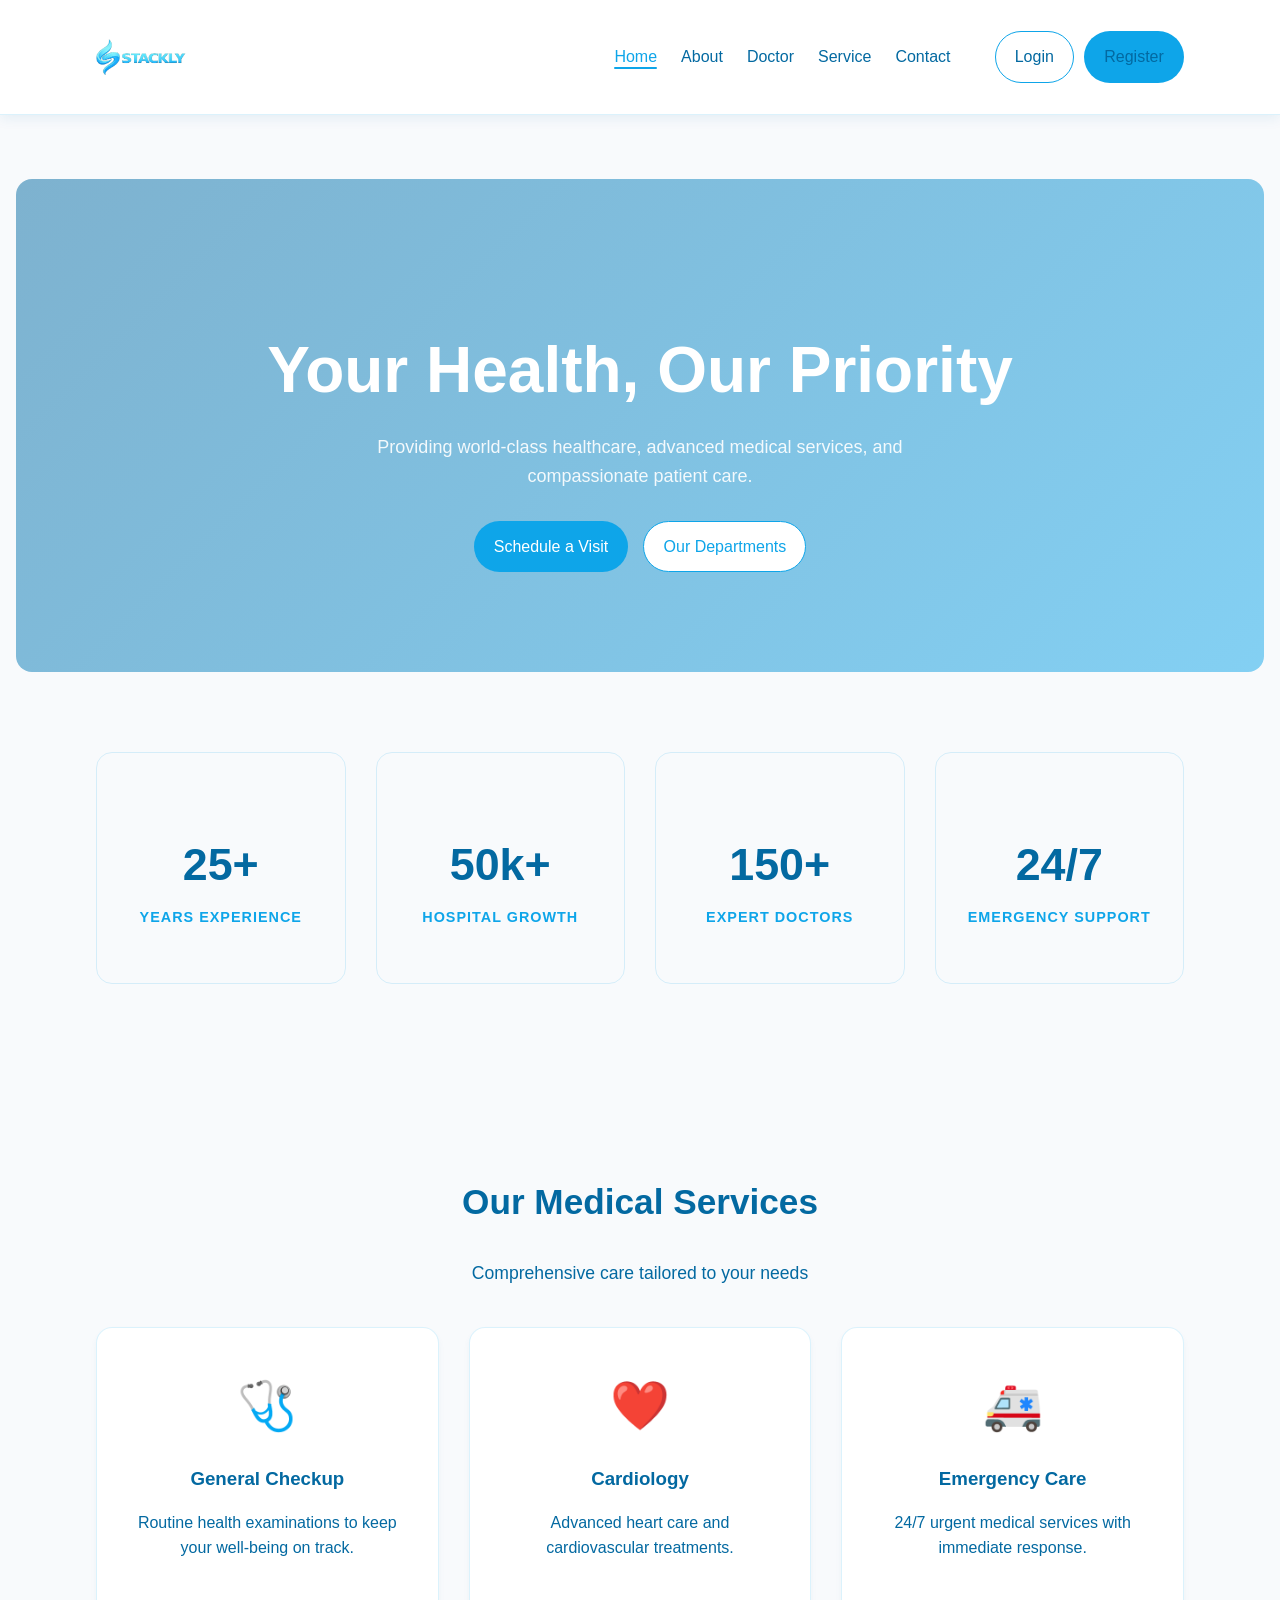
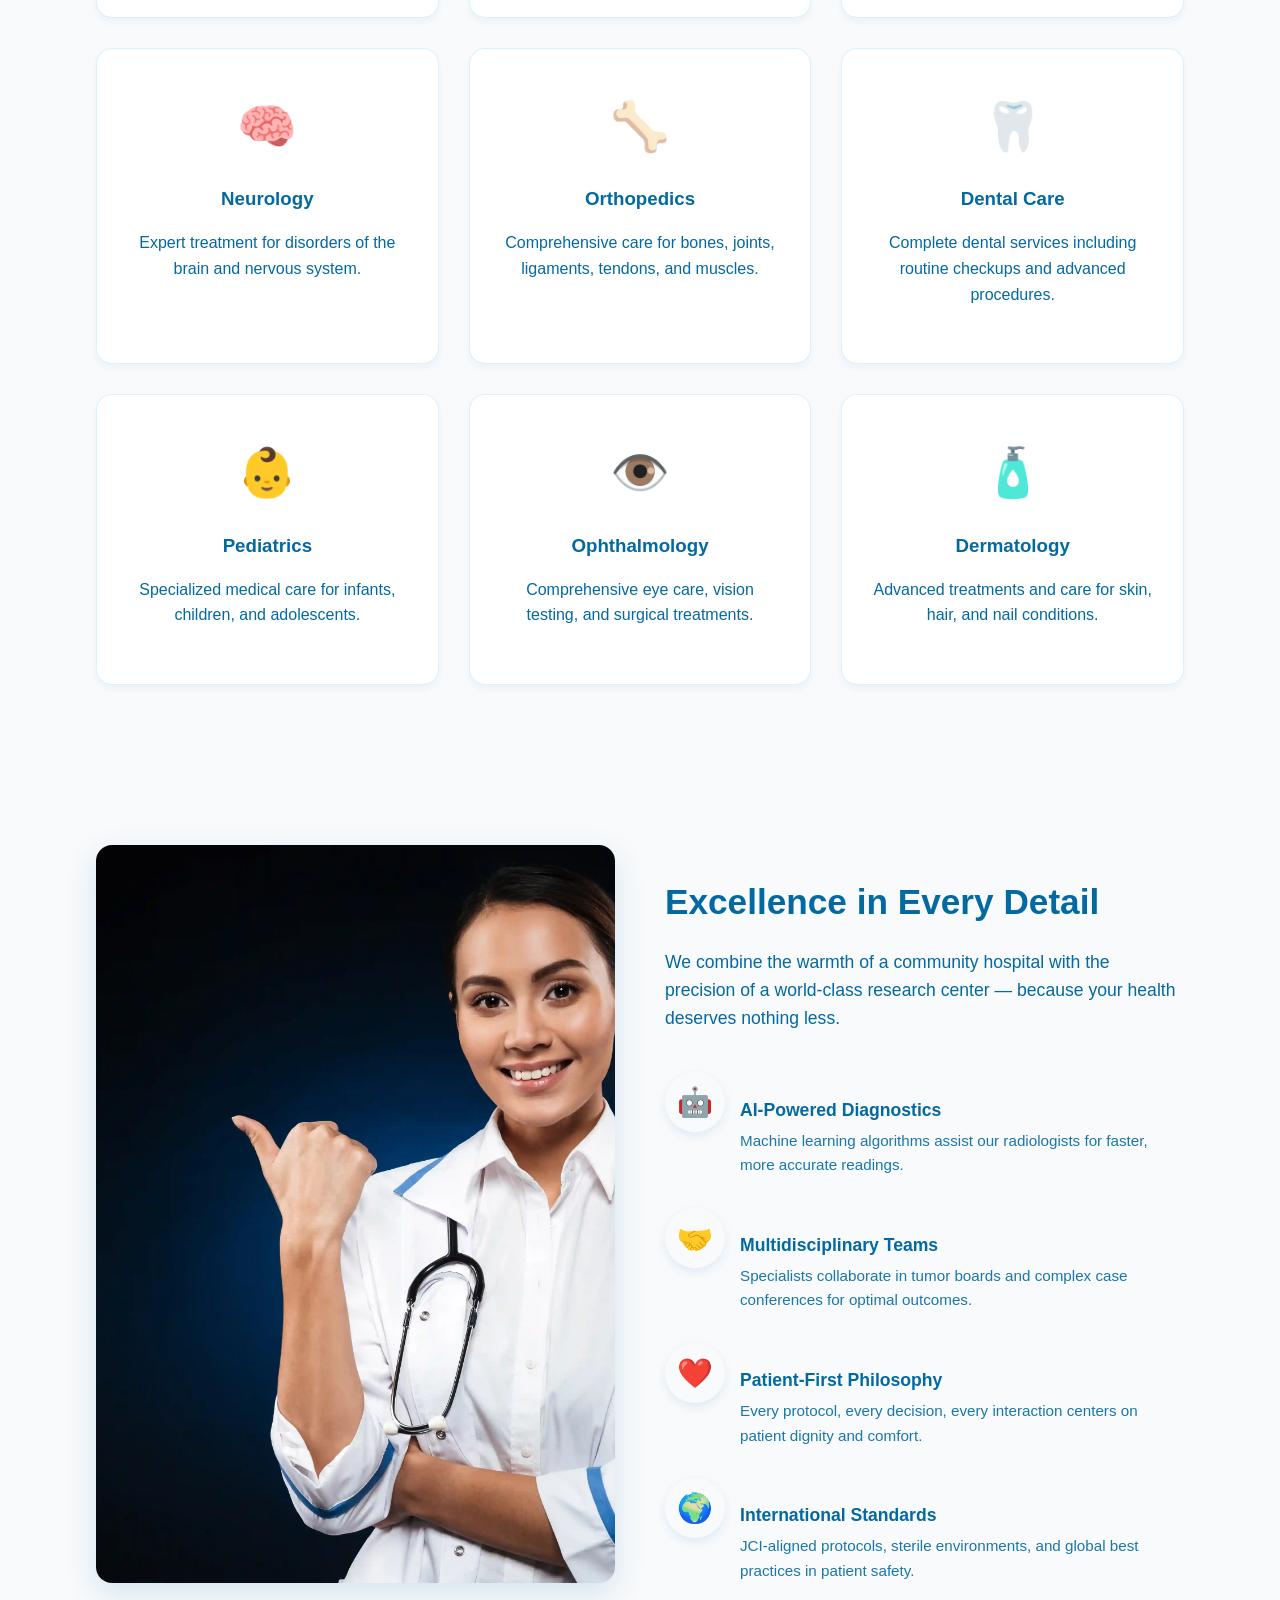
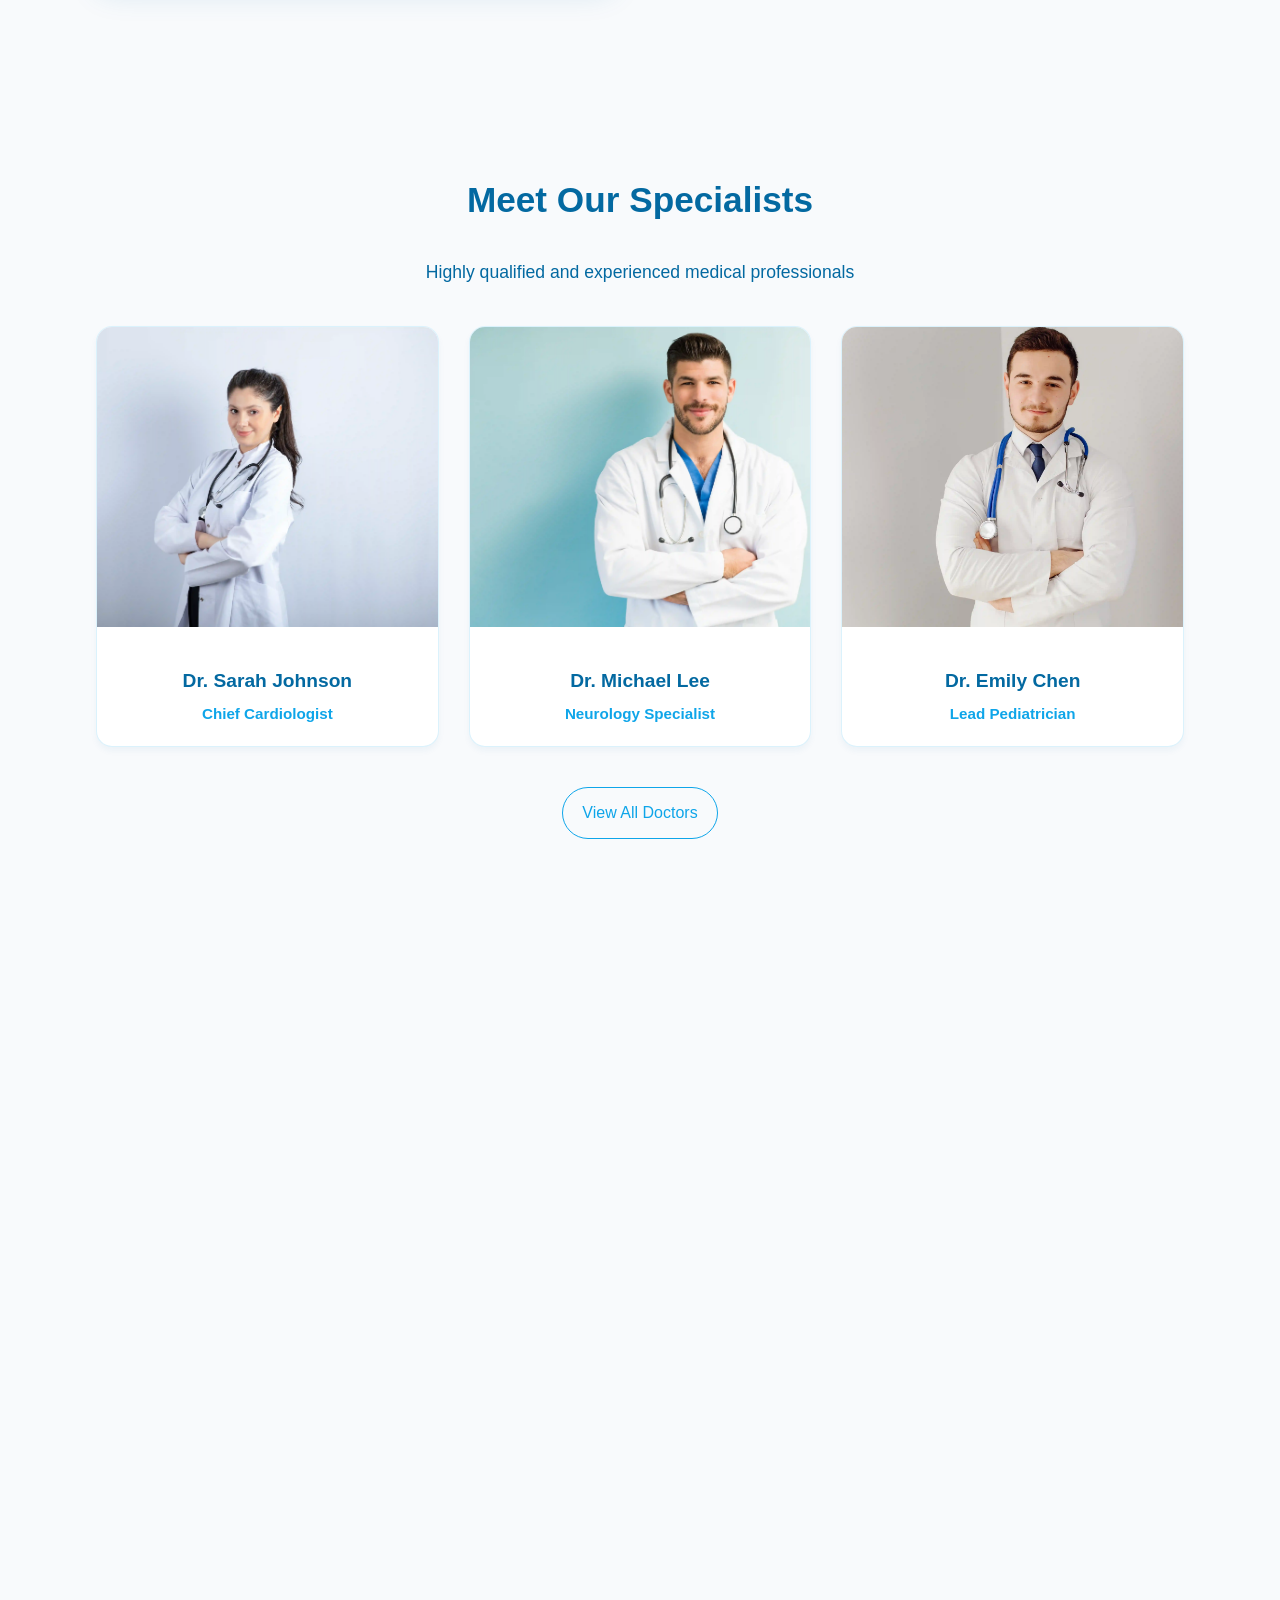
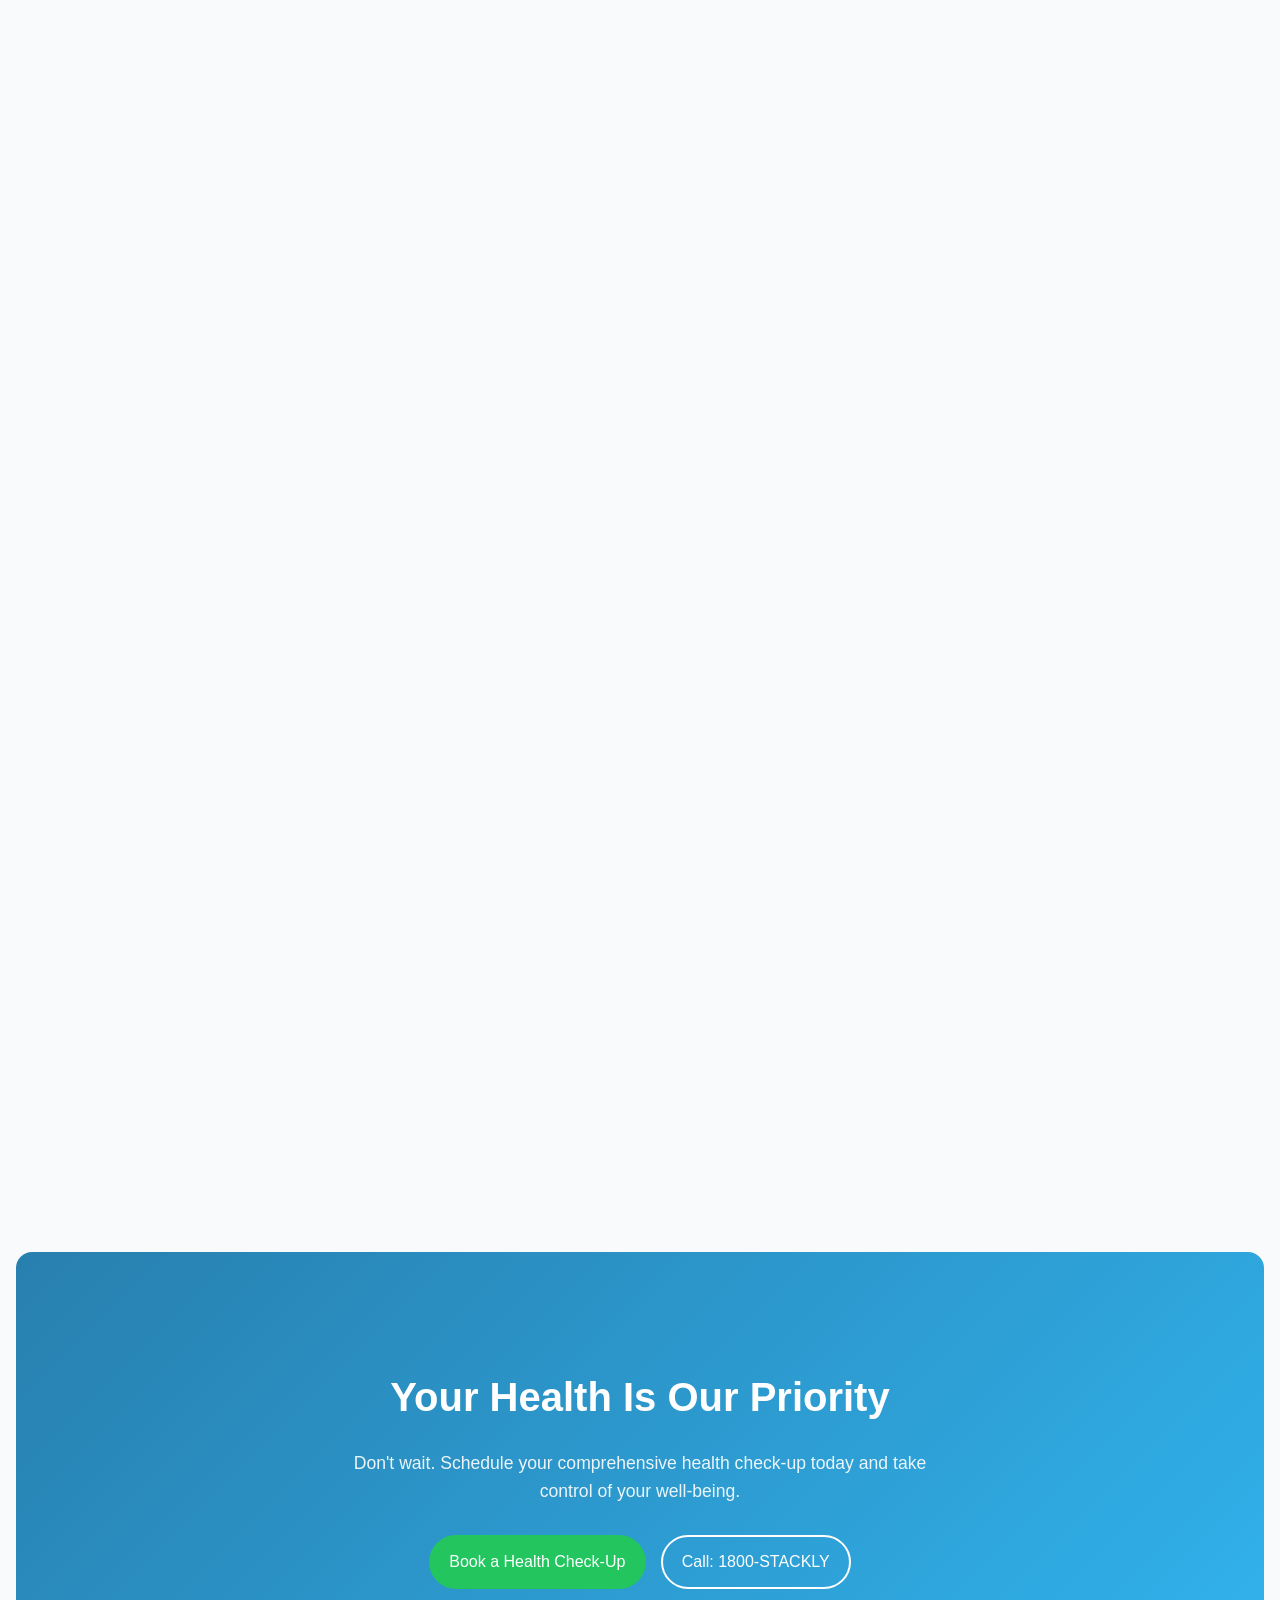
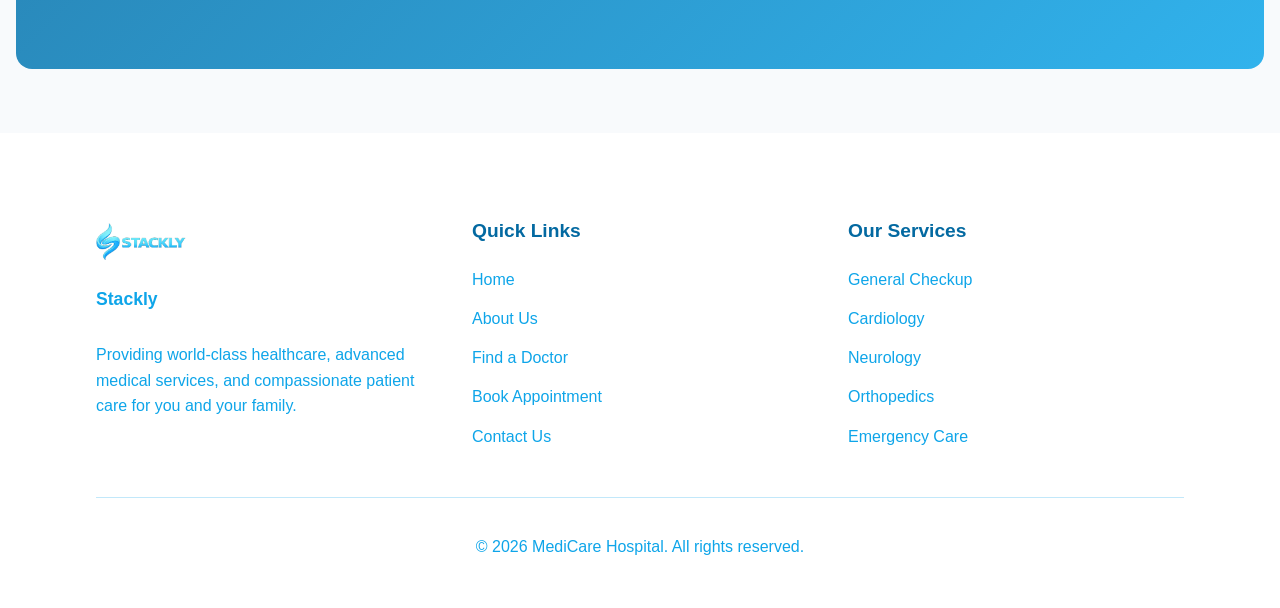
==== index.html @ 8b1d5fac "Initial commit" ====
<!DOCTYPE html>
<html lang="en">
<head>
    <meta charset="UTF-8">
    <meta name="viewport" content="width=device-width, initial-scale=1.0">
    <title>Hospital & Medical Center</title>
    <link rel="stylesheet" href="css/style.css">
</head>
<body>

    <!-- Loading Screen -->
    <div class="loader" id="loader">
        <div class="loader-content">
            <div class="spinner"></div>
            <h2 style="color: var(--primary); margin-top: 15px;">Stackly</h2>
        </div>
    </div>

    <!-- Header Section -->
    <header class="header">
        <div class="container nav-container">
            <a href="index.html" class="logo" aria-label="Stackly home">
                <img src="images/logo/logo.webp" alt="Stackly Logo" class="logo-img" />
               
            </a>
            
            <!-- Mobile Menu Toggle -->
            <button class="mobile-menu-btn" aria-label="Toggle navigation">
                <span></span>
                <span></span>
                <span></span>
            </button>

            <!-- Header Navigation Bar -->
            <nav class="main-nav">
                <ul>
                    <li><a href="index.html" class="active">Home</a></li>
                    <li><a href="about.html">About</a></li>
                    <li><a href="doctors.html">Doctor</a></li>
                    <li><a href="services.html">Service</a></li>
                    <li><a href="contact.html">Contact</a></li>
                </ul>
                
                <!-- Auth Buttons -->
                <div class="auth-buttons" style="display: flex; gap: 10px; margin-left: 20px;">
                    <a href="page/Login.html" class="btn btn-outline">Login</a>
                    <a href="page/Register.html" class="btn btn-primary">Register</a>
                </div>
            </nav>
        </div>
    </header>

    <!-- Main Content -->
    <main>
        <!-- Hero Section -->
        <section class="hero fade-in-section">
            <!-- Background Video -->
            <video class="hero-video" autoplay loop muted playsinline>
                <source src="assest/videos/wavebreak_Hospital.mp4.mp4" type="video/mp4">
            </video>
            <div class="container hero-content">
                <h1>Your Health, Our Priority</h1>
                <p>Providing world-class healthcare, advanced medical services, and compassionate patient care.</p>
                <div class="hero-actions" style="margin-top: 30px; display: flex; gap: 15px; justify-content: center;">
                    <a href="appointment.html" class="btn btn-primary">Schedule a Visit</a>
                    <a href="departments.html" class="btn btn-outline" style="background: white;">Our Departments</a>
                </div>
            </div>
        </section>

        <!-- Hospital Stats & Growth Section -->
        <section class="stats section-padding fade-in-section" style="background-color: var(--white);">
            <div class="container">
                <div class="grid stats-grid">
                    <div class="stat-card">
                        <div class="icon-wrapper"></div>
                        <h3 class="stat-number">25+</h3>
                        <p>Years Experience</p>
                    </div>
                    <div class="stat-card">
                        <div class="icon-wrapper"></div>
                        <h3 class="stat-number">50k+</h3>
                        <p>Hospital Growth</p>
                    </div>
                    <div class="stat-card">
                        <div class="icon-wrapper"></div>
                        <h3 class="stat-number">150+</h3>
                        <p>Expert Doctors</p>
                    </div>
                    <div class="stat-card">
                        <div class="icon-wrapper"></div>
                        <h3 class="stat-number">24/7</h3>
                        <p>Emergency Support</p>
                    </div>
                </div>
            </div>
        </section>

        <!-- Medical Services Section -->
        <section class="services section-padding fade-in-section">
            <div class="container">
                <div class="section-header" style="text-align: center; margin-bottom: 40px;">
                    <h2 style="font-size: 2.2rem; color: var(--primary-dark);">Our Medical Services</h2>
                    <p style="color: var(--text); font-size: 1.1rem;">Comprehensive care tailored to your needs</p>
                </div>
                
                <div class="grid services-grid">
                    <div class="service-card">
                        <div class="icon-wrapper" style="font-size: 3rem; margin-bottom: 15px;">🩺</div>
                        <h3 style="color: var(--primary-dark); margin-bottom: 10px;">General Checkup</h3>
                        <p>Routine health examinations to keep your well-being on track.</p>
                    </div>
                    <div class="service-card">
                        <div class="icon-wrapper" style="font-size: 3rem; margin-bottom: 15px;">❤️</div>
                        <h3 style="color: var(--primary-dark); margin-bottom: 10px;">Cardiology</h3>
                        <p>Advanced heart care and cardiovascular treatments.</p>
                    </div>
                    <div class="service-card">
                        <div class="icon-wrapper" style="font-size: 3rem; margin-bottom: 15px;">🚑</div>
                        <h3 style="color: var(--primary-dark); margin-bottom: 10px;">Emergency Care</h3>
                        <p>24/7 urgent medical services with immediate response.</p>
                    </div>
                    <div class="service-card">
                        <div class="icon-wrapper" style="font-size: 3rem; margin-bottom: 15px;">🧠</div>
                        <h3 style="color: var(--primary-dark); margin-bottom: 10px;">Neurology</h3>
                        <p>Expert treatment for disorders of the brain and nervous system.</p>
                    </div>
                    <div class="service-card">
                        <div class="icon-wrapper" style="font-size: 3rem; margin-bottom: 15px;">🦴</div>
                        <h3 style="color: var(--primary-dark); margin-bottom: 10px;">Orthopedics</h3>
                        <p>Comprehensive care for bones, joints, ligaments, tendons, and muscles.</p>
                    </div>
                    <div class="service-card">
                        <div class="icon-wrapper" style="font-size: 3rem; margin-bottom: 15px;">🦷</div>
                        <h3 style="color: var(--primary-dark); margin-bottom: 10px;">Dental Care</h3>
                        <p>Complete dental services including routine checkups and advanced procedures.</p>
                    </div>
                    <div class="service-card">
                        <div class="icon-wrapper" style="font-size: 3rem; margin-bottom: 15px;">👶</div>
                        <h3 style="color: var(--primary-dark); margin-bottom: 10px;">Pediatrics</h3>
                        <p>Specialized medical care for infants, children, and adolescents.</p>
                    </div>
                    <div class="service-card">
                        <div class="icon-wrapper" style="font-size: 3rem; margin-bottom: 15px;">👁️</div>
                        <h3 style="color: var(--primary-dark); margin-bottom: 10px;">Ophthalmology</h3>
                        <p>Comprehensive eye care, vision testing, and surgical treatments.</p>
                    </div>
                    <div class="service-card">
                        <div class="icon-wrapper" style="font-size: 3rem; margin-bottom: 15px;">🧴</div>
                        <h3 style="color: var(--primary-dark); margin-bottom: 10px;">Dermatology</h3>
                        <p>Advanced treatments and care for skin, hair, and nail conditions.</p>
                    </div>
                </div>
            </div>
        </section>

        <!-- Excellence Section -->
        <section class="excellence section-padding fade-in-section" style="background-color: var(--light-gray);">
            <div class="container excellence-container">
                <div class="excellence-image">
                    <img src="images/doctors/doctor-9.webp" alt="Excellence in Healthcare">
                </div>
                <div class="excellence-content" style="text-align: left;">
                    <h2 style="font-size: 2.2rem; color: var(--primary-dark); margin-bottom: 15px;">Excellence in Every Detail</h2>
                    <p style="color: var(--text); font-size: 1.1rem; margin-bottom: 30px;">We combine the warmth of a community hospital with the precision of a world-class research center — because your health deserves nothing less.</p>

                    <div class="feature-list">
                        <div class="feature-item">
                            <div class="feature-icon">🤖</div>
                            <div class="feature-text">
                                <h4>AI-Powered Diagnostics</h4>
                                <p>Machine learning algorithms assist our radiologists for faster, more accurate readings.</p>
                            </div>
                        </div>
                        <div class="feature-item">
                            <div class="feature-icon">🤝</div>
                            <div class="feature-text">
                                <h4>Multidisciplinary Teams</h4>
                                <p>Specialists collaborate in tumor boards and complex case conferences for optimal outcomes.</p>
                            </div>
                        </div>
                        <div class="feature-item">
                            <div class="feature-icon">❤️</div>
                            <div class="feature-text">
                                <h4>Patient-First Philosophy</h4>
                                <p>Every protocol, every decision, every interaction centers on patient dignity and comfort.</p>
                            </div>
                        </div>
                        <div class="feature-item">
                            <div class="feature-icon">🌍</div>
                            <div class="feature-text">
                                <h4>International Standards</h4>
                                <p>JCI-aligned protocols, sterile environments, and global best practices in patient safety.</p>
                            </div>
                        </div>
                    </div>
                </div>
            </div>
        </section>

        <!-- Doctors Section -->
        <section class="team section-padding fade-in-section">
            <div class="container">
                <div class="section-header" style="text-align: center; margin-bottom: 40px;">
                    <h2 style="font-size: 2.2rem; color: var(--primary-dark);">Meet Our Specialists</h2>
                    <p style="color: var(--text); font-size: 1.1rem;">Highly qualified and experienced medical professionals</p>
                </div>
                
                <div class="grid team-grid">
                    <div class="team-card">
                        <img src="images/doctors/doctor-1.webp" alt="Dr. Sarah Johnson">
                        <div class="team-info">
                            <h3>Dr. Sarah Johnson</h3>
                            <p class="specialty">Chief Cardiologist</p>
                        </div>
                    </div>
                    <div class="team-card">
                        <img src="images/doctors/doctor-2.webp" alt="Dr. Michael Lee">
                        <div class="team-info">
                            <h3>Dr. Michael Lee</h3>
                            <p class="specialty">Neurology Specialist</p>
                        </div>
                    </div>
                    <div class="team-card">
                        <img src="images/doctors/doctor-3.webp" alt="Dr. Emily Chen">
                        <div class="team-info">
                            <h3>Dr. Emily Chen</h3>
                            <p class="specialty">Lead Pediatrician</p>
                        </div>
                    </div>
                </div>
                
                <div style="text-align: center; margin-top: 40px;">
                    <a href="doctors.html" class="btn btn-outline">View All Doctors</a>
                </div>
            </div>
        </section>

        <!-- Technology Section -->
        <section class="technology section-padding fade-in-section" style="background-color: var(--white);">
            <div class="container">
                <div class="section-header" style="text-align: center; margin-bottom: 40px;">
                    <h2 style="font-size: 2.2rem; color: var(--primary-dark);">Advanced Technology</h2>
                    <p style="color: var(--text); font-size: 1.1rem; max-width: 700px; margin: 0 auto;">State-of-the-art equipment and digital infrastructure enabling better care at every touchpoint.</p>
                </div>

                <div class="grid">
                    <div class="tech-card">
                        <span class="tech-number">01</span>
                        <h3>3T MRI Imaging</h3>
                        <p>High-resolution magnetic resonance imaging for precise soft-tissue diagnosis.</p>
                    </div>
                    <div class="tech-card">
                        <span class="tech-number">02</span>
                        <h3>Genomic Testing</h3>
                        <p>Next-generation sequencing for personalized cancer treatment plans.</p>
                    </div>
                    <div class="tech-card">
                        <span class="tech-number">03</span>
                        <h3>Robotic Surgery</h3>
                        <p>Da Vinci surgical system for minimally invasive precision procedures.</p>
                    </div>
                    <div class="tech-card">
                        <span class="tech-number">04</span>
                        <h3>Digital Health Records</h3>
                        <p>Unified patient data platform ensuring continuity across all care touchpoints.</p>
                    </div>
                    <div class="tech-card">
                        <span class="tech-number">05</span>
                        <h3>Proton Therapy</h3>
                        <p>Advanced radiation oncology with minimal collateral tissue damage.</p>
                    </div>
                    <div class="tech-card">
                        <span class="tech-number">06</span>
                        <h3>Tele-ICU Monitoring</h3>
                        <p>24/7 remote intensivist oversight for every critical care patient.</p>
                    </div>
                </div>
            </div>
        </section>

        <!-- Lives Transformed Section -->
        <section class="transformed section-padding fade-in-section" style="background-color: var(--light-gray);">
            <div class="container">
                <div class="section-header" style="text-align: center; margin-bottom: 40px;">
                    <h2 style="font-size: 2.2rem; color: var(--primary-dark);">Lives Transformed</h2>
                    <p style="color: var(--text); font-size: 1.1rem; max-width: 700px; margin: 0 auto;">Read the inspiring stories and experiences of our patients who trusted us with their care.</p>
                </div>

                <div class="grid">
                    <div class="transformed-card">
                        <div class="quote-icon">❝</div>
                        <div class="star-rating">⭐⭐⭐⭐⭐</div>
                        <p class="patient-story">"The multidisciplinary team at MediCare gave me a second chance at life. Their dedication and compassion are truly unmatched."</p>
                        <div class="patient-profile">
                            <img src="images/doctors/doctor-1.webp" alt="John D." class="patient-image">
                            <div class="patient-info">
                                <h4 class="patient-name">John D.</h4>
                                <span class="patient-treatment">Cardiology Patient</span>
                            </div>
                        </div>
                    </div>
                    <div class="transformed-card">
                        <div class="quote-icon">❝</div>
                        <div class="star-rating">⭐⭐⭐⭐⭐</div>
                        <p class="patient-story">"From diagnosis to recovery, the robotic surgery was seamless and surprisingly painless. I was back on my feet in no time."</p>
                        <div class="patient-profile">
                            <img src="images/doctors/doctor-2.webp" alt="Sarah M." class="patient-image">
                            <div class="patient-info">
                                <h4 class="patient-name">Sarah M.</h4>
                                <span class="patient-treatment">Orthopedics Patient</span>
                            </div>
                        </div>
                    </div>
                    <div class="transformed-card">
                        <div class="quote-icon">❝</div>
                        <div class="star-rating">⭐⭐⭐⭐⭐</div>
                        <p class="patient-story">"The pediatric unit took amazing care of our daughter. The doctors were patient, kind, and explained everything clearly. Forever grateful."</p>
                        <div class="patient-profile">
                            <img src="images/doctors/doctor-3.webp" alt="The Williams Family" class="patient-image">
                            <div class="patient-info">
                                <h4 class="patient-name">The Williams Family</h4>
                                <span class="patient-treatment">Pediatrics</span>
                            </div>
                        </div>
                    </div>
                    <div class="transformed-card">
                        <div class="quote-icon">❝</div>
                        <div class="star-rating">⭐⭐⭐⭐⭐</div>
                        <p class="patient-story">"State-of-the-art facilities and top-notch doctors made all the difference during my complex neurological treatment."</p>
                        <div class="patient-profile">
                            <img src="images/doctors/doctor-4.webp" alt="Robert K." class="patient-image">
                            <div class="patient-info">
                                <h4 class="patient-name">Robert K.</h4>
                                <span class="patient-treatment">Neurology Patient</span>
                            </div>
                        </div>
                    </div>
                    <div class="transformed-card">
                        <div class="quote-icon">❝</div>
                        <div class="star-rating">⭐⭐⭐⭐⭐</div>
                        <p class="patient-story">"My knee replacement surgery went perfectly. The rehabilitation support I received afterward helped me get back to running again!"</p>
                        <div class="patient-profile">
                            <img src="images/doctors/doctor-9.webp" alt="Emma T." class="patient-image">
                            <div class="patient-info">
                                <h4 class="patient-name">Emma T.</h4>
                                <span class="patient-treatment">Physical Therapy</span>
                            </div>
                        </div>
                    </div>
                    <div class="transformed-card">
                        <div class="quote-icon">❝</div>
                        <div class="star-rating">⭐⭐⭐⭐⭐</div>
                        <p class="patient-story">"The 24/7 tele-ICU monitoring provided us with absolute peace of mind during a very tough time for our family."</p>
                        <div class="patient-profile">
                            <img src="images/doctors/doctor-1.webp" alt="Michael B." class="patient-image">
                            <div class="patient-info">
                                <h4 class="patient-name">Michael B.</h4>
                                <span class="patient-treatment">Critical Care</span>
                            </div>
                        </div>
                    </div>
                </div>
            </div>
        </section>

        <!-- Call To Action Section -->
        <section class="cta-section section-padding fade-in-section">
            <div class="container">
                <h2 style="font-size: clamp(2rem, 4vw, 2.5rem); margin-bottom: 20px;">Your Health Is Our Priority</h2>
                <p style="font-size: 1.1rem; max-width: 600px; margin: 0 auto 30px; opacity: 0.9;">Don't wait. Schedule your comprehensive health check-up today and take control of your well-being.</p>
                <div style="display: flex; justify-content: center; gap: 15px; flex-wrap: wrap;">
                    <a href="appointment.html" class="btn btn-cta-primary">Book a Health Check-Up</a>
                    <a href="tel:1800STACKLY" class="btn btn-cta-outline">Call: 1800-STACKLY</a>
                </div>
            </div>
        </section>
    </main>

    <!-- Footer Section -->
    <footer class="footer">
        <div class="container">
            <div class="footer-container">
                <!-- About Column -->
                <div class="footer-col">
                    <a href="index.html" class="logo">
                        <img src="images/logo/logo.webp" alt="Stackly Logo" class="logo-img" />
                        <span class="logo-text">Stackly</span>
                    </a>
                    <p>Providing world-class healthcare, advanced medical services, and compassionate patient care for you and your family.</p>
                </div>
                
                <!-- Quick Links Column -->
                <div class="footer-col">
                    <h3>Quick Links</h3>
                    <ul>
                        <li><a href="index.html">Home</a></li>
                        <li><a href="about.html">About Us</a></li>
                        <li><a href="doctors.html">Find a Doctor</a></li>
                        <li><a href="appointment.html">Book Appointment</a></li>
                        <li><a href="contact.html">Contact Us</a></li>
                    </ul>
                </div>

                <!-- Services Column -->
                <div class="footer-col">
                    <h3>Our Services</h3>
                    <ul>
                        <li><a href="services.html">General Checkup</a></li>
                        <li><a href="services.html">Cardiology</a></li>
                        <li><a href="services.html">Neurology</a></li>
                        <li><a href="services.html">Orthopedics</a></li>
                        <li><a href="services.html">Emergency Care</a></li>
                    </ul>
                </div>
            </div>
            
            <div class="footer-bottom" style="text-align: center; border-top: 1px solid rgba(14, 165, 233, 0.25); padding-top: 20px;">
                <p>&copy; 2026 MediCare Hospital. All rights reserved.</p>
            </div>
        </div>
    </footer>

    <script src="js/main.js"></script>
</body>
</html>
---- css/style.css ----
/* Hospital & Medical Center Styles */

:root {
  --bg: #F8FAFC;
  --surface: #FFFFFF;
  --text: #0369A1;
  --muted: #0EA5E9;
  --primary: #0EA5E9;
  --primary-dark: #0369A1;
  --success: #22C55E;
  --danger: #EF4444;
  --border: rgba(14, 165, 233, 0.15);
  --shadow: 0 18px 60px rgba(3, 105, 161, 0.12);
}

* {
  box-sizing: border-box;
}

html {
  scroll-behavior: smooth;
}

body {
  margin: 0;
  font-family: "Inter", "Segoe UI", Tahoma, Geneva, Verdana, sans-serif;
  color: var(--text);
  background-color: var(--bg);
  line-height: 1.6;
}

img {
  max-width: 100%;
  display: block;
}

a {
  color: inherit;
  text-decoration: none;
}

button {
  font: inherit;
}

.container {
  width: min(1120px, calc(100% - 32px));
  margin: 0 auto;
  padding: 0 1rem;
}

.header {
  background: var(--surface);
  border-bottom: 1px solid var(--border);
  box-shadow: 0 4px 12px rgba(3, 105, 161, 0.08);
  position: sticky;
  top: 0;
  z-index: 20;
}

.nav-container {
  display: flex;
  align-items: center;
  justify-content: space-between;
  gap: 1rem;
  padding: 0.75rem 1rem;
}

.logo {
  display: inline-flex;
  align-items: center;
  flex-direction: column;
  gap: 2px;
  font-weight: 700;
  font-size: 1.2rem;
  color: var(--text);
}

.logo svg {
  width: 72px;
  height: 72px;
  flex-shrink: 0;
}

.logo-img {
  width: 90px;
  height: 90px;
  object-fit: contain;
  flex-shrink: 0;
}

.logo-text {
  font-size: 1.1rem;
  font-weight: 700;
  color: inherit;
  text-align: center;
  line-height: 1.2;
}

.main-nav {
  display: flex;
  align-items: center;
  gap: 1.5rem;
}

.main-nav ul {
  display: flex;
  align-items: center;
  gap: 1.5rem;
  padding: 0;
  margin: 0;
  list-style: none;
}

.main-nav a {
  color: var(--text);
  font-weight: 500;
  transition: color 0.2s ease;
  position: relative;
}

.main-nav a::after {
  content: '';
  position: absolute;
  left: 0;
  bottom: -4px;
  width: 0;
  height: 2px;
  background-color: var(--primary);
  transition: width 0.3s ease;
  border-radius: 2px;
}

.main-nav a:hover,
.main-nav a.active {
  color: var(--primary);
}

.main-nav a:hover::after,
.main-nav a.active::after {
  width: 100%;
}

.auth-buttons {
  display: flex;
  gap: 0.75rem;
  align-items: center;
}

.btn {
  display: inline-flex;
  align-items: center;
  justify-content: center;
  padding: 0.75rem 1.2rem;
  border-radius: 999px;
  border: 1px solid transparent;
  transition: all 0.2s ease;
  cursor: pointer;
}

.btn-primary {
  background-color: var(--primary);
  color: #fff;
}

.btn-primary:hover {
  background-color: var(--primary-dark);
}

.btn-outline {
  background: transparent;
  color: var(--primary);
  border-color: var(--primary);
}

.btn-outline:hover {
  background: rgba(14, 165, 233, 0.08);
}

.mobile-menu-btn {
  display: none;
  width: 44px;
  height: 44px;
  border: 1px solid rgba(14, 165, 233, 0.35);
  background: transparent;
  border-radius: 0.75rem;
  padding: 0.6rem;
  gap: 0.25rem;
  flex-direction: column;
  justify-content: center;
  align-items: center;
  cursor: pointer;
  z-index: 30;
}

.mobile-menu-btn span {
  display: block;
  width: 100%;
  height: 3px;
  border-radius: 999px;
  background-color: var(--text);
  transition: all 0.3s ease;
}

.mobile-menu-btn.active span:nth-child(1) {
  transform: rotate(45deg) translate(8px, 8px);
}

.mobile-menu-btn.active span:nth-child(2) {
  opacity: 0;
}

.mobile-menu-btn.active span:nth-child(3) {
  transform: rotate(-45deg) translate(8px, -8px);
}

main {
  padding: 4rem 0;
}

.table-view {
  width: 100%;
  overflow-x: auto;
  margin-top: 2rem;
  background: var(--surface);
  border: 1px solid var(--border);
  border-radius: 1rem;
  box-shadow: var(--shadow);
}

.table-view table {
  width: 100%;
  min-width: 640px;
  border-collapse: collapse;
}

.table-view th,
.table-view td {
  padding: 1rem 1.25rem;
  text-align: left;
  border-bottom: 1px solid rgba(14, 165, 233, 0.12);
}

.table-view thead {
  background: rgba(14, 165, 233, 0.08);
}

.table-view th {
  font-weight: 700;
  color: var(--primary-dark);
}

.table-view tbody tr:hover {
  background: rgba(14, 165, 233, 0.06);
}

.table-view .status-success {
  color: var(--success);
  font-weight: 600;
}

.table-view .status-danger {
  color: var(--danger);
  font-weight: 600;
}

.footer {
  padding: 4rem 0 2rem;
  background-color: var(--surface);
}

.footer-container {
  display: grid;
  grid-template-columns: repeat(auto-fit, minmax(220px, 1fr));
  gap: 2.5rem;
  margin-bottom: 3rem;
}

.footer-col .logo {
  align-items: flex-start;
  margin-bottom: 1rem;
}

.footer-col p {
  color: var(--muted);
}

.footer-col h3 {
  color: var(--primary-dark);
  margin-bottom: 1.25rem;
  font-size: 1.2rem;
}

.footer-col ul {
  list-style: none;
  padding: 0;
  margin: 0;
  display: flex;
  flex-direction: column;
  gap: 0.85rem;
}

.footer-col li, .footer-col a {
  color: var(--muted);
  transition: color 0.2s ease;
}

.footer-col a:hover {
  color: var(--primary-dark);
}

.footer-bottom {
  text-align: center;
  color: var(--muted);
  border-top: 1px solid rgba(14, 165, 233, 0.25);
  padding-top: 1rem;
}

@media (max-width: 860px) {
  .header {
    position: sticky;
    top: 0;
    z-index: 20;
  }

  .nav-container {
    flex-wrap: nowrap;
    justify-content: space-between;
    align-items: center;
    padding: 0.75rem 1rem;
  }

  .logo {
    font-size: 0.95rem;
    flex-shrink: 0;
    flex-direction: column;
    gap: 5px;
  }

  .logo svg {
    width: 60px;
    height: 60px;
  }

  .logo-img {
    width: 75px;
    height: 75px;
  }

  .logo-text {
    font-size: 0.9rem;
  }

  .main-nav {
    position: fixed;
    top: 64px;
    left: 0;
    right: 0;
    width: 100%;
    background: var(--surface);
    flex-direction: column;
    gap: 0;
    padding: 0;
    max-height: 0;
    overflow: hidden;
    transition: max-height 0.3s ease, box-shadow 0.3s ease;
    box-shadow: none;
    border-bottom: 1px solid var(--border);
    z-index: 19;
  }

  .main-nav.active {
    max-height: 500px;
    box-shadow: 0 4px 16px rgba(3, 105, 161, 0.18);
  }

  .main-nav ul {
    width: 100%;
    justify-content: flex-start;
    flex-wrap: nowrap;
    flex-direction: column;
    gap: 0;
    padding: 0.75rem 1rem;
    margin: 0;
  }

  .main-nav li {
    width: 100%;
    margin: 0;
  }

  .main-nav a {
    display: block;
    width: 100%;
    padding: 0.9rem 0.5rem;
    border-radius: 0;
    background: transparent;
    text-align: left;
    border-bottom: 1px solid rgba(14, 165, 233, 0.08);
    font-size: 0.95rem;
  }

  .main-nav a::after {
    display: none;
  }

  .main-nav li:last-child a {
    border-bottom: none;
  }

  .main-nav a:active,
  .main-nav a.active {
    background: rgba(14, 165, 233, 0.08);
  }

  .auth-buttons {
    width: 100%;
    flex-direction: column;
    padding: 0.75rem 1rem;
    gap: 0.6rem;
    border-top: 1px solid rgba(14, 165, 233, 0.08);
    margin-top: 0;
  }

  .btn {
    width: 100%;
    padding: 0.85rem 1rem;
    font-size: 0.95rem;
  }

  .mobile-menu-btn {
    display: inline-flex;
    flex-shrink: 0;
  }

  .footer {
    padding: 2rem 1rem;
  }

  .footer-container {
    gap: 2rem;
    margin-bottom: 2rem;
  }

  main {
    padding: 2rem 0;
  }

  .table-view {
    margin-top: 1.5rem;
    border-radius: 0.75rem;
  }

  .excellence-container {
    flex-direction: column;
  }
}

@media (max-width: 560px) {
  .logo {
    font-size: 0.9rem;
    flex-direction: column;
    gap: 5px;
  }

  .logo svg {
    width: 50px;
    height: 50px;
  }

  .logo-img {
    width: 60px;
    height: 60px;
  }

  .logo-text {
    font-size: 0.85rem;
  }

  .main-nav ul {
    padding: 0.5rem 0.75rem;
  }

  .main-nav a {
    padding: 0.85rem 0.5rem;
    font-size: 0.9rem;
  }

  .auth-buttons {
    padding: 0.6rem 0.75rem;
    gap: 0.5rem;
  }

  .btn {
    padding: 0.8rem 0.75rem;
    font-size: 0.9rem;
  }

  .footer {
    padding: 1.5rem 1rem;
  }

  .footer-container {
    gap: 1.5rem;
    margin-bottom: 1.5rem;
  }

  .footer-bottom {
    font-size: 0.85rem;
    padding-top: 0.75rem;
  }

  main {
    padding: 1.5rem 0;
  }

  .table-view {
    border-radius: 0.5rem;
  }

  .table-view th,
  .table-view td {
    padding: 0.6rem 0.4rem;
    font-size: 0.85rem;
  }
}

/* ==========================================================================
   Loader
   ========================================================================== */
.loader {
  position: fixed;
  inset: 0;
  z-index: 9999;
  display: flex;
  justify-content: center;
  align-items: center;
  background: var(--surface);
  transition: opacity 0.5s ease, visibility 0.5s ease;
}

.loader.hide {
  opacity: 0;
  visibility: hidden;
}

.loader-content {
  text-align: center;
}

.spinner {
  width: 50px;
  height: 50px;
  margin: 0 auto;
  border: 4px solid var(--border);
  border-top-color: var(--primary);
  border-radius: 50%;
  animation: spin 1s linear infinite;
}

@keyframes spin {
  to {
    transform: rotate(360deg);
  }
}

/* ==========================================================================
   Hero Section
   ========================================================================== */
.hero {
  position: relative;
  overflow: hidden;
  z-index: 1;
  color: #fff;
  padding: 100px 0;
  text-align: center;
  border-radius: 1rem;
  margin: 0 1rem;
}

.hero::before {
  content: '';
  position: absolute;
  inset: 0;
  background: linear-gradient(135deg, rgba(3, 105, 161, 0.5) 0%, rgba(14, 165, 233, 0.5) 100%);
  z-index: -1;
}

.hero-video {
  position: absolute;
  top: 0;
  left: 0;
  width: 100%;
  height: 100%;
  object-fit: cover;
  z-index: -2;
}

.hero h1 {
  font-size: clamp(2.5rem, 5vw, 4rem);
  margin-bottom: 1.5rem;
  line-height: 1.2;
}

.hero p {
  font-size: 1.125rem;
  max-width: 600px;
  margin: 0 auto;
  opacity: 0.9;
}

/* ==========================================================================
   Services Section
   ========================================================================== */
.section-padding {
  padding: 80px 0;
}

.grid {
  display: grid;
  grid-template-columns: repeat(auto-fit, minmax(280px, 1fr));
  gap: 30px;
}

.service-card {
  background-color: var(--surface);
  padding: 40px 30px;
  border-radius: 1rem;
  box-shadow: 0 4px 6px rgba(3, 105, 161, 0.05);
  transition: transform 0.3s ease, box-shadow 0.3s ease;
  text-align: center;
  border: 1px solid var(--border);
}

.service-card:hover {
  transform: translateY(-10px);
  box-shadow: var(--shadow);
}

/* ==========================================================================
   Stats & Growth Section
   ========================================================================== */
.stats-grid {
  grid-template-columns: repeat(auto-fit, minmax(220px, 1fr));
  gap: 30px;
}

.stat-card {
  background-color: var(--light-gray);
  padding: 40px 20px;
  border-radius: 1rem;
  border: 1px solid var(--border);
  text-align: center;
  transition: transform 0.3s ease, box-shadow 0.3s ease, border-color 0.3s ease;
}

.stat-card:hover {
  transform: translateY(-8px);
  box-shadow: 0 12px 24px rgba(3, 105, 161, 0.08);
  border-color: var(--primary);
}

.stat-card .stat-number {
  font-size: 2.8rem;
  color: var(--primary-dark);
  margin-bottom: 5px;
  line-height: 1.2;
}

.stat-card p {
  font-weight: 700;
  color: var(--muted);
  text-transform: uppercase;
  letter-spacing: 1px;
  font-size: 0.9rem;
}

/* ==========================================================================
   Excellence Section
   ========================================================================== */
.excellence-container {
  display: flex;
  align-items: stretch;
  gap: 50px;
}

.excellence-content, .excellence-image {
  flex: 1;
}

.excellence-image img {
  border-radius: 1rem;
  box-shadow: 0 10px 30px rgba(3, 105, 161, 0.15);
  width: 100%;
  height: 100%;
  object-fit: cover;
}

.feature-list {
  display: grid;
  grid-template-columns: repeat(auto-fit, minmax(250px, 1fr));
  gap: 30px;
  margin-top: 40px;
}

.feature-item {
  display: flex;
  gap: 15px;
  align-items: flex-start;
  text-align: left;
}

.feature-icon {
  font-size: 1.8rem;
  width: 60px;
  height: 60px;
  display: flex;
  align-items: center;
  justify-content: center;
  background-color: var(--white);
  border-radius: 50%;
  box-shadow: 0 4px 10px rgba(3, 105, 161, 0.1);
  flex-shrink: 0;
}

.feature-text h4 {
  color: var(--primary-dark);
  font-size: 1.1rem;
  margin-bottom: 5px;
}

.feature-text p {
  color: var(--text);
  opacity: 0.9;
  font-size: 0.95rem;
  margin: 0;
}

/* ==========================================================================
   Team / Doctors Section
   ========================================================================== */
.team-grid {
  grid-template-columns: repeat(auto-fit, minmax(250px, 1fr));
  gap: 30px;
}

.team-card {
  background-color: var(--surface);
  border-radius: 1rem;
  overflow: hidden;
  box-shadow: 0 4px 6px rgba(3, 105, 161, 0.05);
  transition: transform 0.3s ease, box-shadow 0.3s ease;
  border: 1px solid var(--border);
}

.team-card:hover {
  transform: translateY(-10px);
  box-shadow: var(--shadow);
}

.team-card img {
  width: 100%;
  height: 300px;
  object-fit: cover;
  object-position: top;
}

.team-info {
  padding: 20px;
  text-align: center;
}

.team-info h3 {
  color: var(--primary-dark);
  margin-bottom: 5px;
  font-size: 1.2rem;
}

.team-info .specialty {
  color: var(--primary);
  font-weight: 600;
  font-size: 0.95rem;
  margin: 0;
}

/* ==========================================================================
   Technology Section
   ========================================================================== */
.tech-card {
  background-color: var(--surface);
  padding: 40px 30px;
  border-radius: 1rem;
  border: 1px solid var(--border);
  box-shadow: 0 4px 6px rgba(3, 105, 161, 0.05);
  transition: transform 0.3s ease, box-shadow 0.3s ease, border-color 0.3s ease;
  position: relative;
  z-index: 1;
  overflow: hidden;
}

.tech-card:hover {
  transform: translateY(-8px);
  box-shadow: var(--shadow);
  border-color: var(--primary);
}

.tech-number {
  font-size: 4.5rem;
  font-weight: 800;
  color: rgba(14, 165, 233, 0.08); /* Faint watermark style */
  position: absolute;
  top: 10px;
  right: 20px;
  line-height: 1;
  z-index: -1;
  user-select: none;
}

.tech-card h3 {
  color: var(--primary-dark);
  font-size: 1.25rem;
  margin-bottom: 12px;
  margin-top: 5px;
}

.tech-card p {
  color: var(--text);
  opacity: 0.9;
  font-size: 0.95rem;
  margin: 0;
}

/* ==========================================================================
   Lives Transformed Section
   ========================================================================== */
.transformed-card {
  background-color: var(--surface);
  padding: 35px 30px;
  border-radius: 1rem;
  border: 1px solid var(--border);
  box-shadow: 0 4px 6px rgba(3, 105, 161, 0.05);
  transition: transform 0.3s ease, box-shadow 0.3s ease;
  display: flex;
  flex-direction: column;
  height: 100%;
}

.transformed-card:hover {
  transform: translateY(-8px);
  box-shadow: var(--shadow);
}

.quote-icon {
  font-size: 3.5rem;
  color: var(--primary);
  opacity: 0.2;
  line-height: 0.8;
  margin-bottom: 10px;
}

.star-rating {
  color: #F59E0B; /* Golden star color */
  font-size: 1rem;
  margin-bottom: 15px;
}

.patient-story {
  color: var(--text-dark);
  font-size: 1.05rem;
  font-style: italic;
  margin-bottom: 25px;
  flex-grow: 1;
  line-height: 1.7;
}

.patient-profile {
  display: flex;
  align-items: center;
  gap: 15px;
}

.patient-image {
  width: 50px;
  height: 50px;
  border-radius: 50%;
  object-fit: cover;
}

.patient-info {
  display: flex;
  flex-direction: column;
}

.patient-name {
  color: var(--primary-dark);
  font-size: 1.1rem;
  margin-bottom: 2px;
}

.patient-treatment {
  color: var(--text-muted);
  font-size: 0.9rem;
  font-weight: 600;
}

/* ==========================================================================
   CTA Section
   ========================================================================== */
.cta-section {
  background: linear-gradient(135deg, rgba(3, 105, 161, 0.85) 0%, rgba(14, 165, 233, 0.85) 100%), url('../images/doctors/doctor-9.webp') center/cover fixed;
  color: var(--surface);
  text-align: center;
  border-radius: 1rem;
  margin: 0 1rem;
}

.btn-cta-primary {
  background-color: var(--success);
  color: var(--surface);
}

.btn-cta-primary:hover {
  background-color: #16a34a;
  color: var(--surface);
}

.btn-cta-outline {
  background-color: transparent;
  border: 2px solid var(--surface);
  color: var(--surface);
}

.btn-cta-outline:hover {
  background-color: var(--surface);
  color: var(--primary-dark);
}

/* ==========================================================================
   Animations
   ========================================================================== */
.fade-in-section {
  opacity: 0;
  transform: translateY(30px);
  transition: opacity 0.8s ease-out, transform 0.8s ease-out;
  will-change: opacity, visibility;
}

.fade-in-section.is-visible {
  opacity: 1;
  transform: none;
}
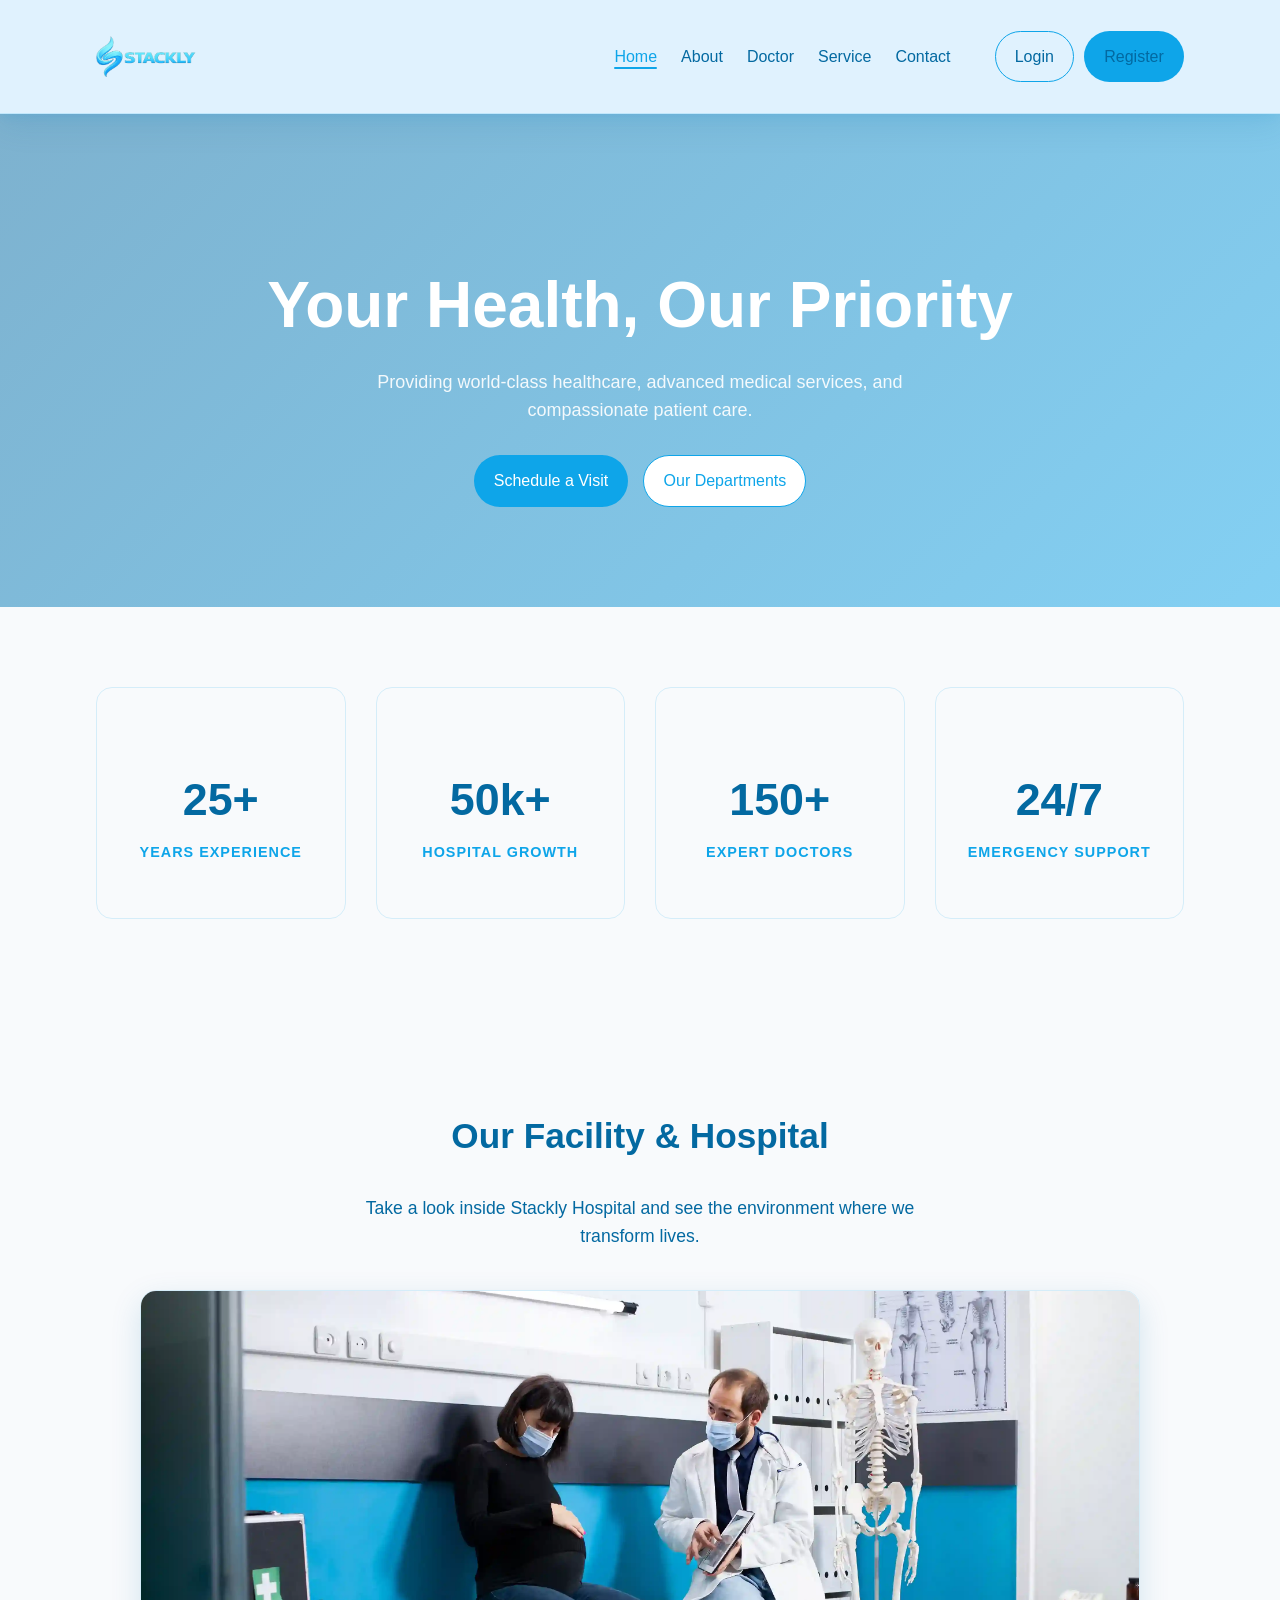
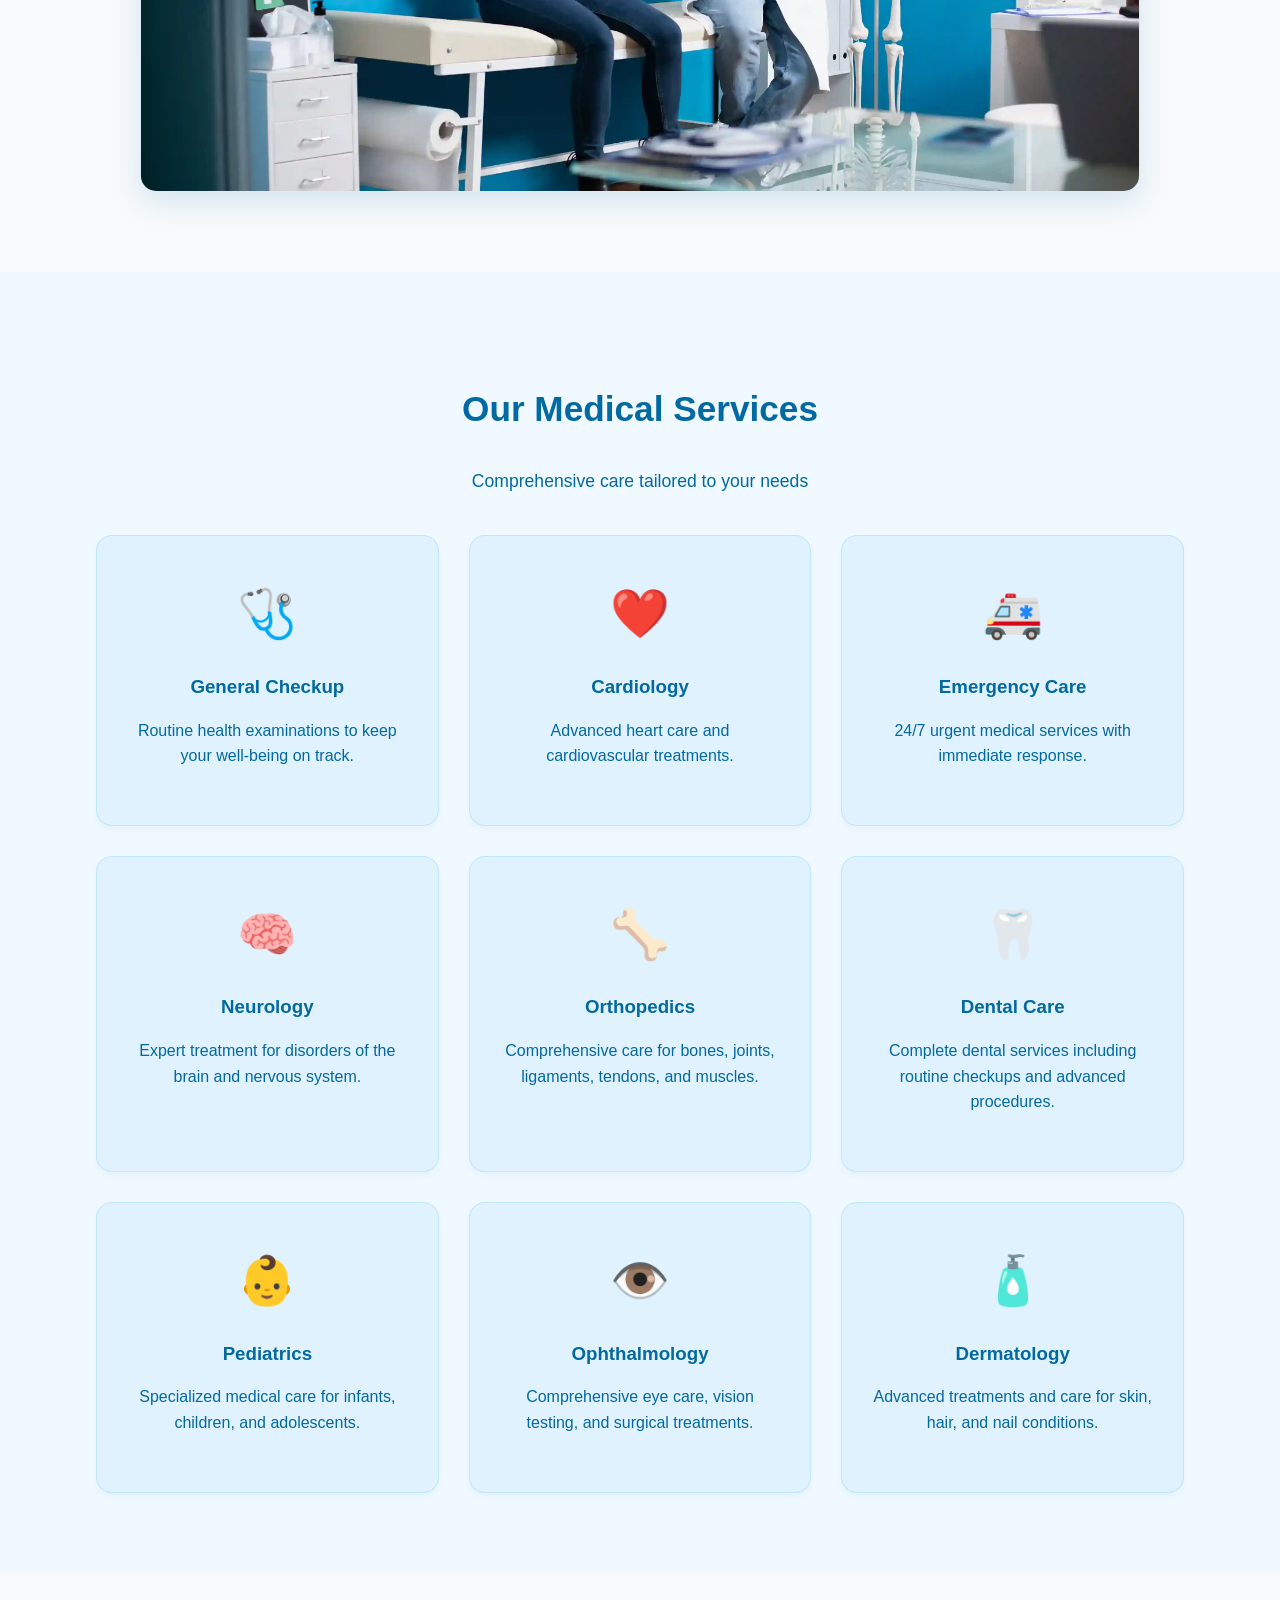
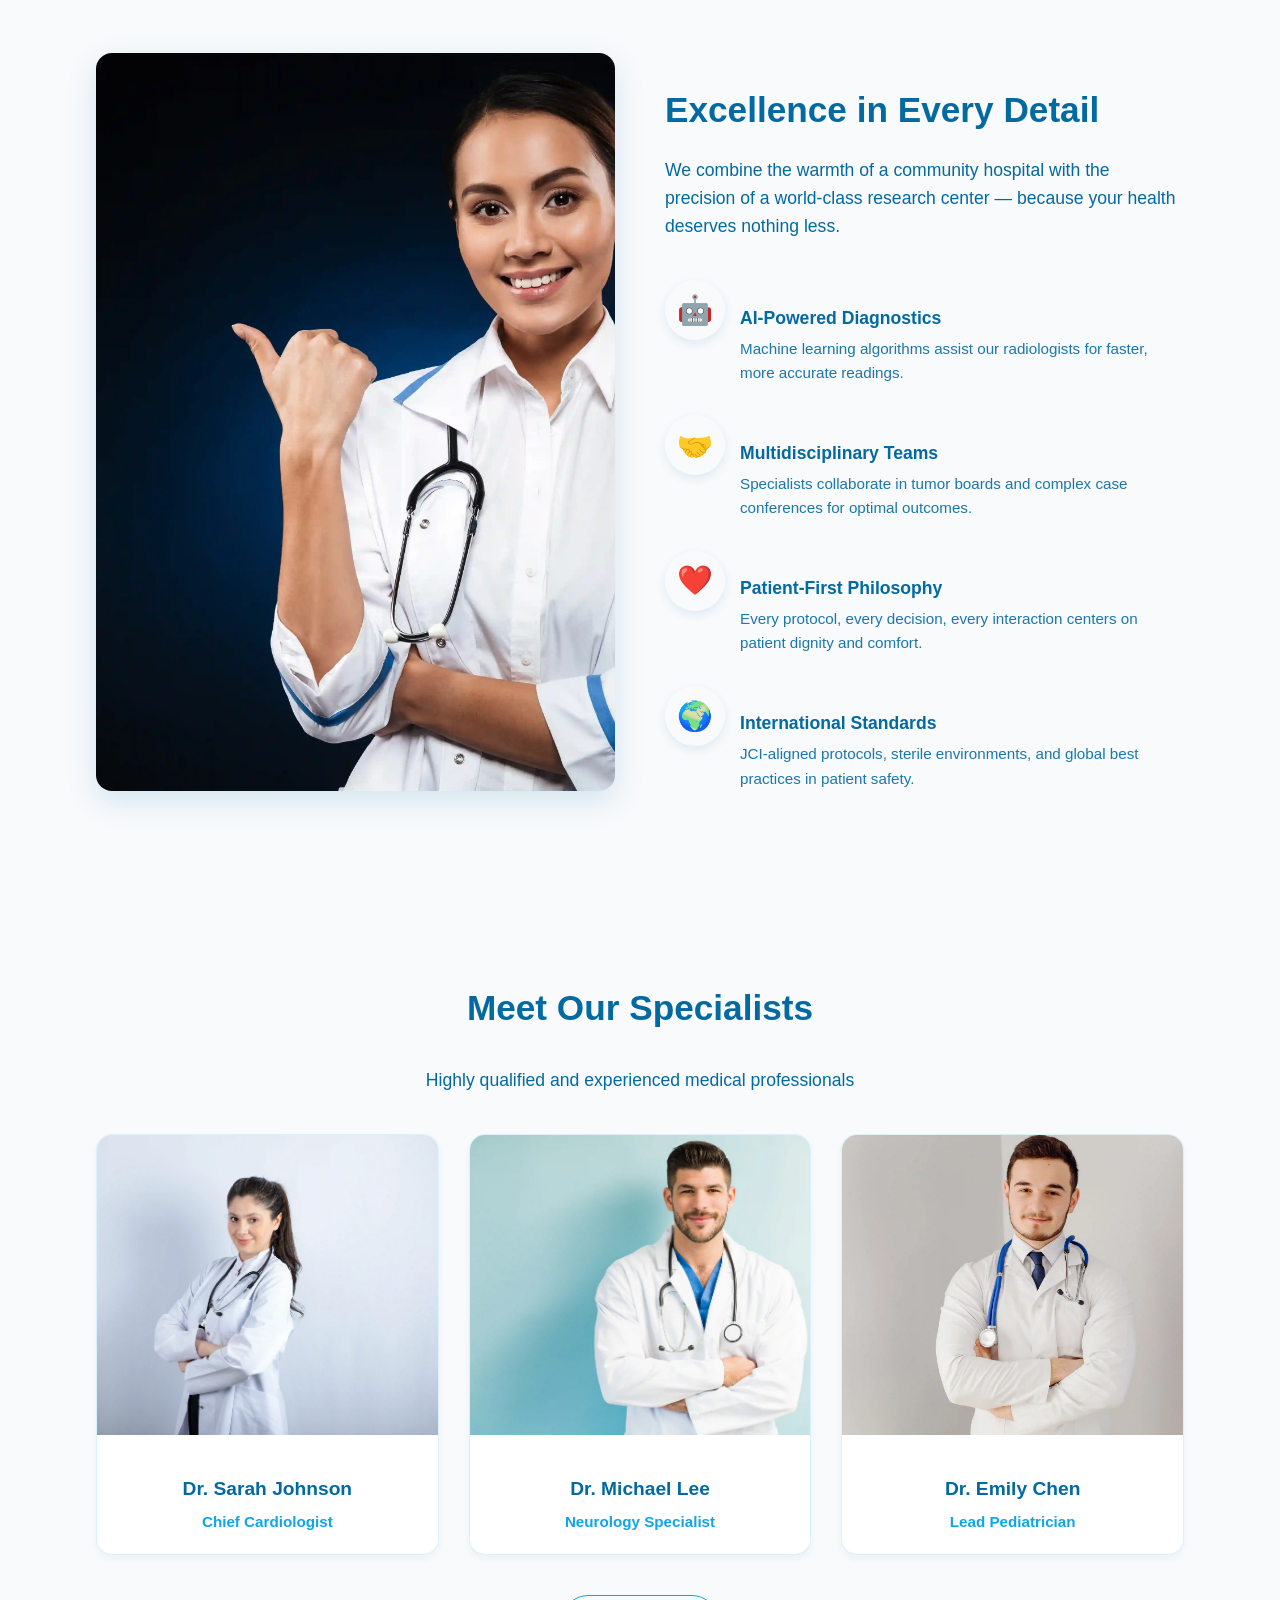
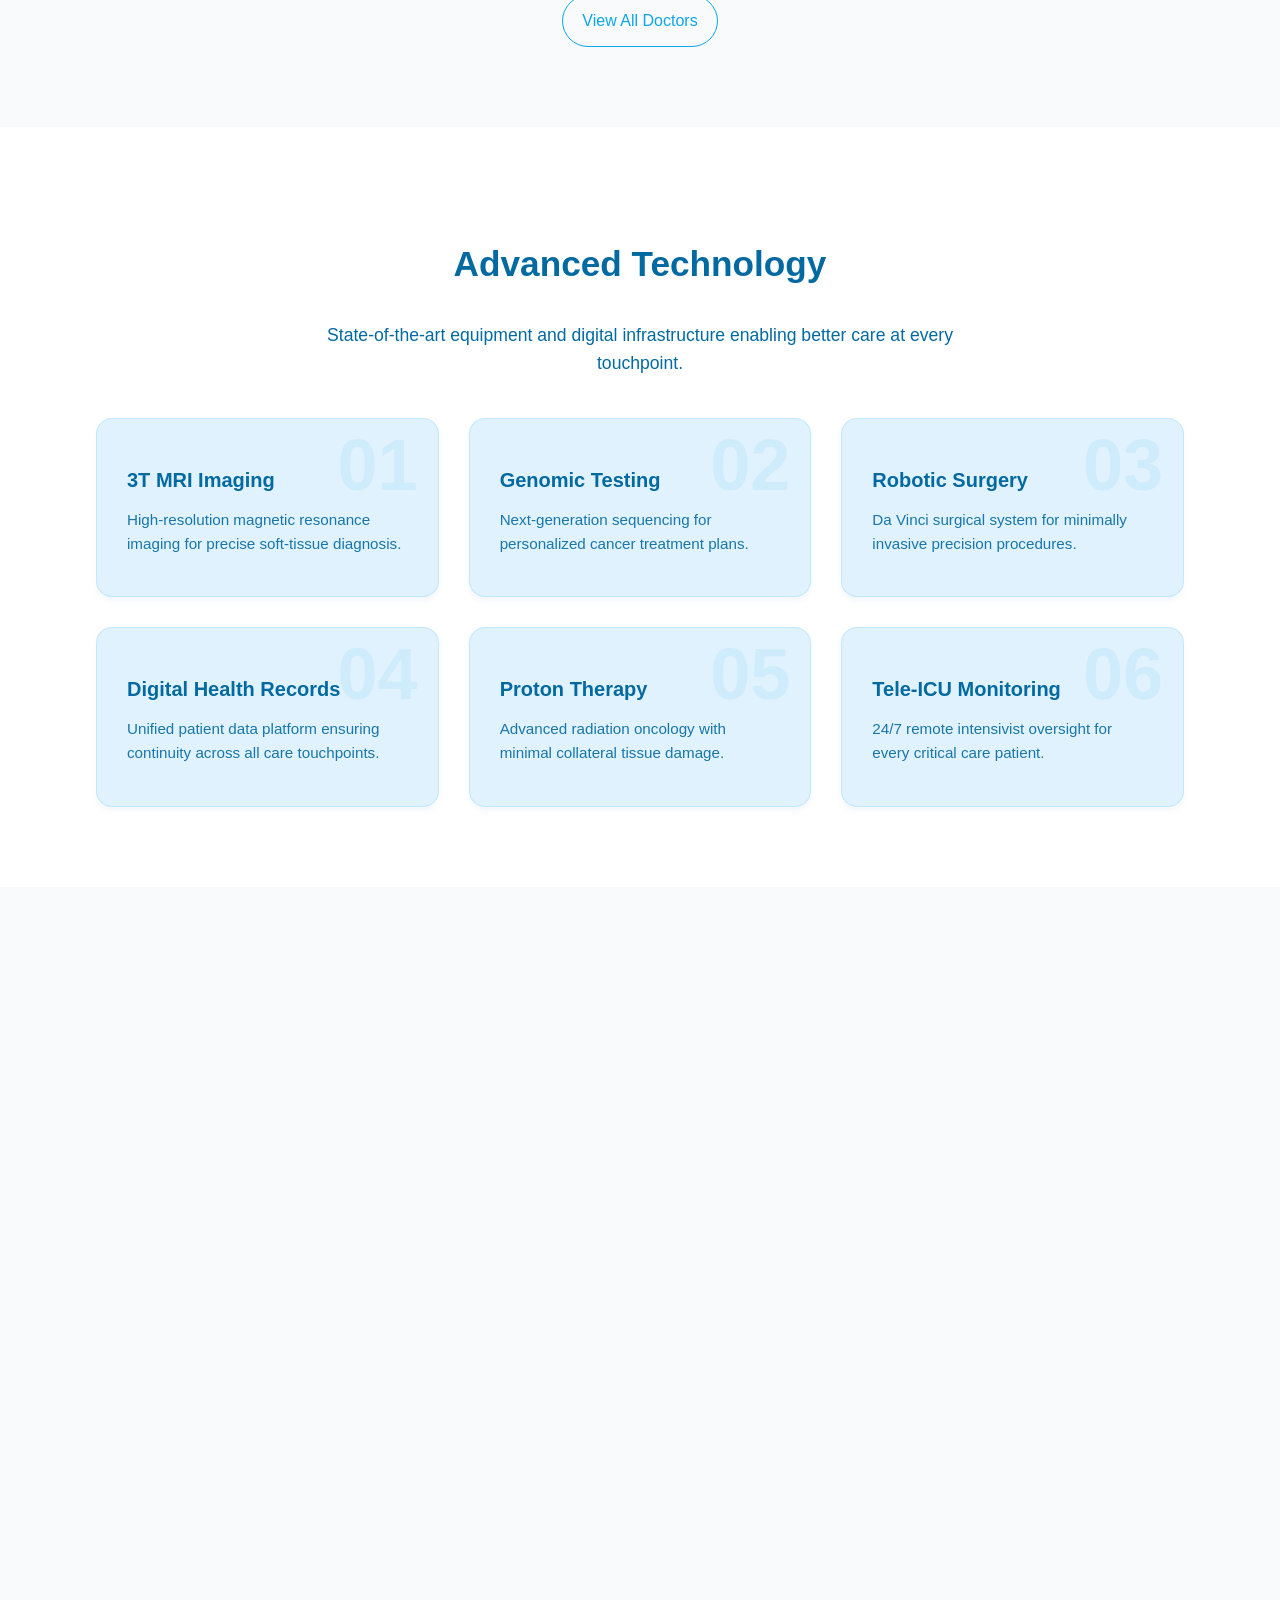
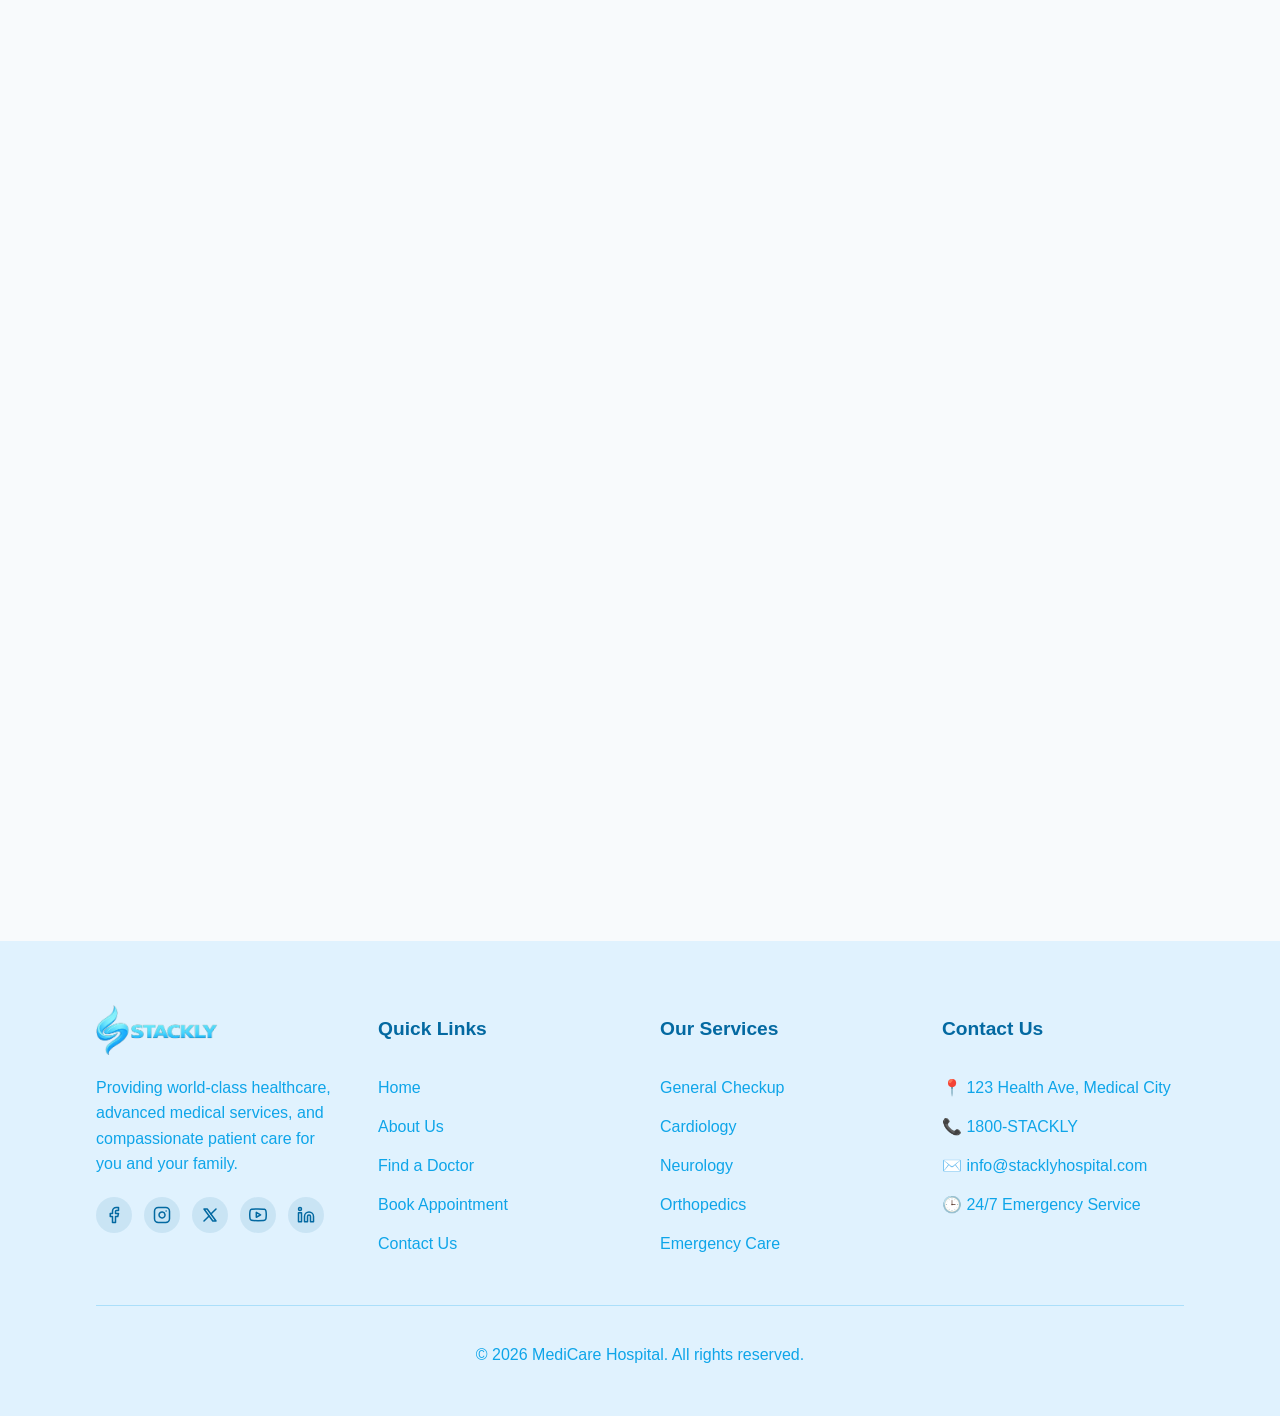
==== commit ee3a309b: "completed" ====
--- a/index.html
+++ b/index.html
@@ -17,7 +17,7 @@
     </div>
 
     <!-- Header Section -->
-    <header class="header">
+    <header class="header" style="background-color: #e0f2fe;">
         <div class="container nav-container">
             <a href="index.html" class="logo" aria-label="Stackly home">
                 <img src="images/logo/logo.webp" alt="Stackly Logo" class="logo-img" />
@@ -56,14 +56,14 @@
         <section class="hero fade-in-section">
             <!-- Background Video -->
             <video class="hero-video" autoplay loop muted playsinline>
-                <source src="assest/videos/wavebreak_Hospital.mp4.mp4" type="video/mp4">
+                <source src="assets/videos/wavebreak.mp4" type="video/mp4">
             </video>
             <div class="container hero-content">
                 <h1>Your Health, Our Priority</h1>
                 <p>Providing world-class healthcare, advanced medical services, and compassionate patient care.</p>
                 <div class="hero-actions" style="margin-top: 30px; display: flex; gap: 15px; justify-content: center;">
-                    <a href="appointment.html" class="btn btn-primary">Schedule a Visit</a>
-                    <a href="departments.html" class="btn btn-outline" style="background: white;">Our Departments</a>
+                    <a href="404.html" class="btn btn-primary">Schedule a Visit</a>
+                    <a href="404.html" class="btn btn-outline" style="background: white;">Our Departments</a>
                 </div>
             </div>
         </section>
@@ -72,32 +72,52 @@
         <section class="stats section-padding fade-in-section" style="background-color: var(--white);">
             <div class="container">
                 <div class="grid stats-grid">
-                    <div class="stat-card">
+                    <div class="stat-card slide-hidden slide-up" style="animation-delay: 0.1s;">
                         <div class="icon-wrapper"></div>
-                        <h3 class="stat-number">25+</h3>
+                        <h3 class="stat-number"><span class="counter" data-target="25">0</span>+</h3>
                         <p>Years Experience</p>
                     </div>
-                    <div class="stat-card">
+                    <div class="stat-card slide-hidden slide-up" style="animation-delay: 0.2s;">
                         <div class="icon-wrapper"></div>
-                        <h3 class="stat-number">50k+</h3>
+                        <h3 class="stat-number"><span class="counter" data-target="50">0</span>k+</h3>
                         <p>Hospital Growth</p>
                     </div>
-                    <div class="stat-card">
+                    <div class="stat-card slide-hidden slide-up" style="animation-delay: 0.3s;">
                         <div class="icon-wrapper"></div>
-                        <h3 class="stat-number">150+</h3>
+                        <h3 class="stat-number"><span class="counter" data-target="150">0</span>+</h3>
                         <p>Expert Doctors</p>
                     </div>
-                    <div class="stat-card">
+                    <div class="stat-card slide-hidden slide-up" style="animation-delay: 0.4s;">
                         <div class="icon-wrapper"></div>
-                        <h3 class="stat-number">24/7</h3>
+                        <h3 class="stat-number"><span class="counter" data-target="24">0</span>/7</h3>
                         <p>Emergency Support</p>
                     </div>
                 </div>
             </div>
         </section>
 
+        <!-- Image Gallery Section -->
+        <section class="gallery section-padding fade-in-section">
+            <div class="container">
+                <div class="section-header" style="text-align: center; margin-bottom: 40px;">
+                    <h2 style="font-size: 2.2rem; color: var(--primary-dark);">Our Facility & Hospital</h2>
+                    <p style="color: var(--text); font-size: 1.1rem; max-width: 600px; margin: 0 auto;">Take a look inside Stackly Hospital and see the environment where we transform lives.</p>
+                </div>
+                
+                <div class="gallery-slider">
+                    <div class="gallery-slides">
+                        <img src="images/gallery/doctor-shows-results.webp" alt="Gallery Image 1">
+                        <img src="images/gallery/doctor-with-face-mask.webp" alt="Gallery Image 2">
+                        <img src="images/gallery/indian-patient.webp" alt="Gallery Image 3">
+                        <img src="images/gallery/receptionist-working.webp" alt="Gallery Image 4">
+                        <img src="images/gallery/senior-man.webp" alt="Gallery Image 5">
+                    </div>
+                </div>
+            </div>
+        </section>
+
         <!-- Medical Services Section -->
-        <section class="services section-padding fade-in-section">
+        <section class="services section-padding fade-in-section" style="background-color: #f0f9ff;">
             <div class="container">
                 <div class="section-header" style="text-align: center; margin-bottom: 40px;">
                     <h2 style="font-size: 2.2rem; color: var(--primary-dark);">Our Medical Services</h2>
@@ -105,47 +125,47 @@
                 </div>
                 
                 <div class="grid services-grid">
-                    <div class="service-card">
+                    <div class="service-card" style="background-color: #e0f2fe;">
                         <div class="icon-wrapper" style="font-size: 3rem; margin-bottom: 15px;">🩺</div>
                         <h3 style="color: var(--primary-dark); margin-bottom: 10px;">General Checkup</h3>
                         <p>Routine health examinations to keep your well-being on track.</p>
                     </div>
-                    <div class="service-card">
+                    <div class="service-card" style="background-color: #e0f2fe;">
                         <div class="icon-wrapper" style="font-size: 3rem; margin-bottom: 15px;">❤️</div>
                         <h3 style="color: var(--primary-dark); margin-bottom: 10px;">Cardiology</h3>
                         <p>Advanced heart care and cardiovascular treatments.</p>
                     </div>
-                    <div class="service-card">
+                    <div class="service-card" style="background-color: #e0f2fe;">
                         <div class="icon-wrapper" style="font-size: 3rem; margin-bottom: 15px;">🚑</div>
                         <h3 style="color: var(--primary-dark); margin-bottom: 10px;">Emergency Care</h3>
                         <p>24/7 urgent medical services with immediate response.</p>
                     </div>
-                    <div class="service-card">
+                    <div class="service-card" style="background-color: #e0f2fe;">
                         <div class="icon-wrapper" style="font-size: 3rem; margin-bottom: 15px;">🧠</div>
                         <h3 style="color: var(--primary-dark); margin-bottom: 10px;">Neurology</h3>
                         <p>Expert treatment for disorders of the brain and nervous system.</p>
                     </div>
-                    <div class="service-card">
+                    <div class="service-card" style="background-color: #e0f2fe;">
                         <div class="icon-wrapper" style="font-size: 3rem; margin-bottom: 15px;">🦴</div>
                         <h3 style="color: var(--primary-dark); margin-bottom: 10px;">Orthopedics</h3>
                         <p>Comprehensive care for bones, joints, ligaments, tendons, and muscles.</p>
                     </div>
-                    <div class="service-card">
+                    <div class="service-card" style="background-color: #e0f2fe;">
                         <div class="icon-wrapper" style="font-size: 3rem; margin-bottom: 15px;">🦷</div>
                         <h3 style="color: var(--primary-dark); margin-bottom: 10px;">Dental Care</h3>
                         <p>Complete dental services including routine checkups and advanced procedures.</p>
                     </div>
-                    <div class="service-card">
+                    <div class="service-card" style="background-color: #e0f2fe;">
                         <div class="icon-wrapper" style="font-size: 3rem; margin-bottom: 15px;">👶</div>
                         <h3 style="color: var(--primary-dark); margin-bottom: 10px;">Pediatrics</h3>
                         <p>Specialized medical care for infants, children, and adolescents.</p>
                     </div>
-                    <div class="service-card">
+                    <div class="service-card" style="background-color: #e0f2fe;">
                         <div class="icon-wrapper" style="font-size: 3rem; margin-bottom: 15px;">👁️</div>
                         <h3 style="color: var(--primary-dark); margin-bottom: 10px;">Ophthalmology</h3>
                         <p>Comprehensive eye care, vision testing, and surgical treatments.</p>
                     </div>
-                    <div class="service-card">
+                    <div class="service-card" style="background-color: #e0f2fe;">
                         <div class="icon-wrapper" style="font-size: 3rem; margin-bottom: 15px;">🧴</div>
                         <h3 style="color: var(--primary-dark); margin-bottom: 10px;">Dermatology</h3>
                         <p>Advanced treatments and care for skin, hair, and nail conditions.</p>
@@ -237,7 +257,7 @@
         </section>
 
         <!-- Technology Section -->
-        <section class="technology section-padding fade-in-section" style="background-color: var(--white);">
+        <section class="technology section-padding fade-in-section" style="background: linear-gradient(rgba(255, 255, 255, 0.9), rgba(255, 255, 255, 0.9)), url('images/doctors/doctor-3.webp') center/cover fixed;">
             <div class="container">
                 <div class="section-header" style="text-align: center; margin-bottom: 40px;">
                     <h2 style="font-size: 2.2rem; color: var(--primary-dark);">Advanced Technology</h2>
@@ -245,32 +265,32 @@
                 </div>
 
                 <div class="grid">
-                    <div class="tech-card">
+                    <div class="tech-card" style="background-color: #e0f2fe;">
                         <span class="tech-number">01</span>
                         <h3>3T MRI Imaging</h3>
                         <p>High-resolution magnetic resonance imaging for precise soft-tissue diagnosis.</p>
                     </div>
-                    <div class="tech-card">
+                    <div class="tech-card" style="background-color: #e0f2fe;">
                         <span class="tech-number">02</span>
                         <h3>Genomic Testing</h3>
                         <p>Next-generation sequencing for personalized cancer treatment plans.</p>
                     </div>
-                    <div class="tech-card">
+                    <div class="tech-card" style="background-color: #e0f2fe;">
                         <span class="tech-number">03</span>
                         <h3>Robotic Surgery</h3>
                         <p>Da Vinci surgical system for minimally invasive precision procedures.</p>
                     </div>
-                    <div class="tech-card">
+                    <div class="tech-card" style="background-color: #e0f2fe;">
                         <span class="tech-number">04</span>
                         <h3>Digital Health Records</h3>
                         <p>Unified patient data platform ensuring continuity across all care touchpoints.</p>
                     </div>
-                    <div class="tech-card">
+                    <div class="tech-card" style="background-color: #e0f2fe;">
                         <span class="tech-number">05</span>
                         <h3>Proton Therapy</h3>
                         <p>Advanced radiation oncology with minimal collateral tissue damage.</p>
                     </div>
-                    <div class="tech-card">
+                    <div class="tech-card" style="background-color: #e0f2fe;">
                         <span class="tech-number">06</span>
                         <h3>Tele-ICU Monitoring</h3>
                         <p>24/7 remote intensivist oversight for every critical care patient.</p>
@@ -280,7 +300,7 @@
         </section>
 
         <!-- Lives Transformed Section -->
-        <section class="transformed section-padding fade-in-section" style="background-color: var(--light-gray);">
+        <section class="transformed section-padding fade-in-section" style="background: linear-gradient(rgba(248, 250, 252, 0.9), rgba(248, 250, 252, 0.9)), url('images/doctors/doctor-4.webp') center/cover fixed;">
             <div class="container">
                 <div class="section-header" style="text-align: center; margin-bottom: 40px;">
                     <h2 style="font-size: 2.2rem; color: var(--primary-dark);">Lives Transformed</h2>
@@ -290,73 +310,73 @@
                 <div class="grid">
                     <div class="transformed-card">
                         <div class="quote-icon">❝</div>
-                        <div class="star-rating">⭐⭐⭐⭐⭐</div>
                         <p class="patient-story">"The multidisciplinary team at MediCare gave me a second chance at life. Their dedication and compassion are truly unmatched."</p>
                         <div class="patient-profile">
                             <img src="images/doctors/doctor-1.webp" alt="John D." class="patient-image">
                             <div class="patient-info">
                                 <h4 class="patient-name">John D.</h4>
                                 <span class="patient-treatment">Cardiology Patient</span>
-                            </div>
-                        </div>
-                    </div>
-                    <div class="transformed-card">
-                        <div class="quote-icon">❝</div>
-                        <div class="star-rating">⭐⭐⭐⭐⭐</div>
+                                <div class="star-rating">⭐⭐⭐⭐⭐</div>
+                            </div>
+                        </div>
+                    </div>
+                    <div class="transformed-card">
+                        <div class="quote-icon">❝</div>
                         <p class="patient-story">"From diagnosis to recovery, the robotic surgery was seamless and surprisingly painless. I was back on my feet in no time."</p>
                         <div class="patient-profile">
                             <img src="images/doctors/doctor-2.webp" alt="Sarah M." class="patient-image">
                             <div class="patient-info">
                                 <h4 class="patient-name">Sarah M.</h4>
                                 <span class="patient-treatment">Orthopedics Patient</span>
-                            </div>
-                        </div>
-                    </div>
-                    <div class="transformed-card">
-                        <div class="quote-icon">❝</div>
-                        <div class="star-rating">⭐⭐⭐⭐⭐</div>
+                                <div class="star-rating">⭐⭐⭐⭐⭐</div>
+                            </div>
+                        </div>
+                    </div>
+                    <div class="transformed-card">
+                        <div class="quote-icon">❝</div>
                         <p class="patient-story">"The pediatric unit took amazing care of our daughter. The doctors were patient, kind, and explained everything clearly. Forever grateful."</p>
                         <div class="patient-profile">
                             <img src="images/doctors/doctor-3.webp" alt="The Williams Family" class="patient-image">
                             <div class="patient-info">
                                 <h4 class="patient-name">The Williams Family</h4>
                                 <span class="patient-treatment">Pediatrics</span>
-                            </div>
-                        </div>
-                    </div>
-                    <div class="transformed-card">
-                        <div class="quote-icon">❝</div>
-                        <div class="star-rating">⭐⭐⭐⭐⭐</div>
+                                <div class="star-rating">⭐⭐⭐⭐⭐</div>
+                            </div>
+                        </div>
+                    </div>
+                    <div class="transformed-card">
+                        <div class="quote-icon">❝</div>
                         <p class="patient-story">"State-of-the-art facilities and top-notch doctors made all the difference during my complex neurological treatment."</p>
                         <div class="patient-profile">
                             <img src="images/doctors/doctor-4.webp" alt="Robert K." class="patient-image">
                             <div class="patient-info">
                                 <h4 class="patient-name">Robert K.</h4>
                                 <span class="patient-treatment">Neurology Patient</span>
-                            </div>
-                        </div>
-                    </div>
-                    <div class="transformed-card">
-                        <div class="quote-icon">❝</div>
-                        <div class="star-rating">⭐⭐⭐⭐⭐</div>
+                                <div class="star-rating">⭐⭐⭐⭐⭐</div>
+                            </div>
+                        </div>
+                    </div>
+                    <div class="transformed-card">
+                        <div class="quote-icon">❝</div>
                         <p class="patient-story">"My knee replacement surgery went perfectly. The rehabilitation support I received afterward helped me get back to running again!"</p>
                         <div class="patient-profile">
                             <img src="images/doctors/doctor-9.webp" alt="Emma T." class="patient-image">
                             <div class="patient-info">
                                 <h4 class="patient-name">Emma T.</h4>
                                 <span class="patient-treatment">Physical Therapy</span>
-                            </div>
-                        </div>
-                    </div>
-                    <div class="transformed-card">
-                        <div class="quote-icon">❝</div>
-                        <div class="star-rating">⭐⭐⭐⭐⭐</div>
+                                <div class="star-rating">⭐⭐⭐⭐⭐</div>
+                            </div>
+                        </div>
+                    </div>
+                    <div class="transformed-card">
+                        <div class="quote-icon">❝</div>
                         <p class="patient-story">"The 24/7 tele-ICU monitoring provided us with absolute peace of mind during a very tough time for our family."</p>
                         <div class="patient-profile">
                             <img src="images/doctors/doctor-1.webp" alt="Michael B." class="patient-image">
                             <div class="patient-info">
                                 <h4 class="patient-name">Michael B.</h4>
                                 <span class="patient-treatment">Critical Care</span>
+                                <div class="star-rating">⭐⭐⭐⭐⭐</div>
                             </div>
                         </div>
                     </div>
@@ -370,24 +390,40 @@
                 <h2 style="font-size: clamp(2rem, 4vw, 2.5rem); margin-bottom: 20px;">Your Health Is Our Priority</h2>
                 <p style="font-size: 1.1rem; max-width: 600px; margin: 0 auto 30px; opacity: 0.9;">Don't wait. Schedule your comprehensive health check-up today and take control of your well-being.</p>
                 <div style="display: flex; justify-content: center; gap: 15px; flex-wrap: wrap;">
-                    <a href="appointment.html" class="btn btn-cta-primary">Book a Health Check-Up</a>
-                    <a href="tel:1800STACKLY" class="btn btn-cta-outline">Call: 1800-STACKLY</a>
+                    <a href="contact.html" class="btn btn-cta-primary">Book a Health Check-Up</a>
+                    <a href="404.html" class="btn btn-cta-outline">Call: 1800-STACKLY</a>
                 </div>
             </div>
         </section>
     </main>
 
     <!-- Footer Section -->
-    <footer class="footer">
+    <footer class="footer" style="background-color: #e0f2fe;">
         <div class="container">
             <div class="footer-container">
                 <!-- About Column -->
                 <div class="footer-col">
                     <a href="index.html" class="logo">
                         <img src="images/logo/logo.webp" alt="Stackly Logo" class="logo-img" />
-                        <span class="logo-text">Stackly</span>
                     </a>
                     <p>Providing world-class healthcare, advanced medical services, and compassionate patient care for you and your family.</p>
+                    <div style="display: flex; gap: 12px; margin-top: 20px;">
+                        <a href="404.html" title="Facebook" style="display: flex; align-items: center; justify-content: center; width: 36px; height: 36px; border-radius: 50%; background-color: rgba(3, 105, 161, 0.1); color: var(--primary-dark); font-weight: bold; text-decoration: none;">
+                            <svg xmlns="http://www.w3.org/2000/svg" width="18" height="18" viewBox="0 0 24 24" fill="none" stroke="currentColor" stroke-width="2" stroke-linecap="round" stroke-linejoin="round"><path d="M18 2h-3a5 5 0 0 0-5 5v3H7v4h3v8h4v-8h3l1-4h-4V7a1 1 0 0 1 1-1h3z"></path></svg>
+                        </a>
+                        <a href="404.html" title="Instagram" style="display: flex; align-items: center; justify-content: center; width: 36px; height: 36px; border-radius: 50%; background-color: rgba(3, 105, 161, 0.1); color: var(--primary-dark); font-weight: bold; text-decoration: none;">
+                            <svg xmlns="http://www.w3.org/2000/svg" width="18" height="18" viewBox="0 0 24 24" fill="none" stroke="currentColor" stroke-width="2" stroke-linecap="round" stroke-linejoin="round"><rect x="2" y="2" width="20" height="20" rx="5" ry="5"></rect><path d="M16 11.37A4 4 0 1 1 12.63 8 4 4 0 0 1 16 11.37z"></path><line x1="17.5" y1="6.5" x2="17.51" y2="6.5"></line></svg>
+                        </a>
+                        <a href="404.html" title="X" style="display: flex; align-items: center; justify-content: center; width: 36px; height: 36px; border-radius: 50%; background-color: rgba(3, 105, 161, 0.1); color: var(--primary-dark); font-weight: bold; text-decoration: none;">
+                            <svg xmlns="http://www.w3.org/2000/svg" width="18" height="18" viewBox="0 0 24 24" fill="none" stroke="currentColor" stroke-width="2" stroke-linecap="round" stroke-linejoin="round"><path d="M4 4l11.733 16h4.267l-11.733 -16z"></path><path d="M4 20l6.768 -6.768m2.46 -2.46l6.772 -6.772"></path></svg>
+                        </a>
+                        <a href="404.html" title="YouTube" style="display: flex; align-items: center; justify-content: center; width: 36px; height: 36px; border-radius: 50%; background-color: rgba(3, 105, 161, 0.1); color: var(--primary-dark); font-weight: bold; text-decoration: none;">
+                            <svg xmlns="http://www.w3.org/2000/svg" width="18" height="18" viewBox="0 0 24 24" fill="none" stroke="currentColor" stroke-width="2" stroke-linecap="round" stroke-linejoin="round"><path d="M22.54 6.42a2.78 2.78 0 0 0-1.94-2C18.88 4 12 4 12 4s-6.88 0-8.6.46a2.78 2.78 0 0 0-1.94 2A29 29 0 0 0 1 11.75a29 29 0 0 0 .46 5.33 2.78 2.78 0 0 0 1.94 2c1.72.46 8.6.46 8.6.46s6.88 0 8.6-.46a2.78 2.78 0 0 0 1.94-2 29 29 0 0 0 .46-5.33 29 29 0 0 0-.46-5.33z"></path><polygon points="9.75 15.02 15.5 11.75 9.75 8.48 9.75 15.02"></polygon></svg>
+                        </a>
+                        <a href="404.html" title="LinkedIn" style="display: flex; align-items: center; justify-content: center; width: 36px; height: 36px; border-radius: 50%; background-color: rgba(3, 105, 161, 0.1); color: var(--primary-dark); font-weight: bold; text-decoration: none;">
+                            <svg xmlns="http://www.w3.org/2000/svg" width="18" height="18" viewBox="0 0 24 24" fill="none" stroke="currentColor" stroke-width="2" stroke-linecap="round" stroke-linejoin="round"><path d="M16 8a6 6 0 0 1 6 6v7h-4v-7a2 2 0 0 0-2-2 2 2 0 0 0-2 2v7h-4v-7a6 6 0 0 1 6-6z"></path><rect x="2" y="9" width="4" height="12"></rect><circle cx="4" cy="4" r="2"></circle></svg>
+                        </a>
+                    </div>
                 </div>
                 
                 <!-- Quick Links Column -->
@@ -397,7 +433,7 @@
                         <li><a href="index.html">Home</a></li>
                         <li><a href="about.html">About Us</a></li>
                         <li><a href="doctors.html">Find a Doctor</a></li>
-                        <li><a href="appointment.html">Book Appointment</a></li>
+                        <li><a href="404.html">Book Appointment</a></li>
                         <li><a href="contact.html">Contact Us</a></li>
                     </ul>
                 </div>
@@ -413,6 +449,17 @@
                         <li><a href="services.html">Emergency Care</a></li>
                     </ul>
                 </div>
+
+                <!-- Contact Column -->
+                <div class="footer-col">
+                    <h3>Contact Us</h3>
+                    <ul>
+                        <li>📍 123 Health Ave, Medical City</li>
+                        <li>📞 1800-STACKLY</li>
+                        <li>✉️ info@stacklyhospital.com</li>
+                        <li>🕒 24/7 Emergency Service</li>
+                    </ul>
+                </div>
             </div>
             
             <div class="footer-bottom" style="text-align: center; border-top: 1px solid rgba(14, 165, 233, 0.25); padding-top: 20px;">
--- a/css/style.css
+++ b/css/style.css
@@ -52,7 +52,7 @@
 .header {
   background: var(--surface);
   border-bottom: 1px solid var(--border);
-  box-shadow: 0 4px 12px rgba(3, 105, 161, 0.08);
+  box-shadow: 0 10px 30px rgba(3, 105, 161, 0.12), 0 4px 10px rgba(14, 165, 233, 0.08);
   position: sticky;
   top: 0;
   z-index: 20;
@@ -63,7 +63,7 @@
   align-items: center;
   justify-content: space-between;
   gap: 1rem;
-  padding: 0.75rem 1rem;
+  padding: 0.4rem 1rem;
 }
 
 .logo {
@@ -83,8 +83,8 @@
 }
 
 .logo-img {
-  width: 90px;
-  height: 90px;
+  width: 100px;
+  height: 100px;
   object-fit: contain;
   flex-shrink: 0;
 }
@@ -215,7 +215,7 @@
 }
 
 main {
-  padding: 4rem 0;
+  padding: 0 0 4rem 0;
 }
 
 .table-view {
@@ -278,17 +278,30 @@
 
 .footer-col .logo {
   align-items: flex-start;
-  margin-bottom: 1rem;
+  margin-bottom: 1.25rem;
+  height: 50px;
+  flex-direction: row;
+}
+
+.footer-col .logo-img {
+  width: auto;
+  height: 100%;
+  max-height: 50px;
 }
 
 .footer-col p {
   color: var(--muted);
+  margin-top: 0;
 }
 
 .footer-col h3 {
   color: var(--primary-dark);
   margin-bottom: 1.25rem;
   font-size: 1.2rem;
+  height: 50px;
+  display: flex;
+  align-items: center;
+  margin-top: 0;
 }
 
 .footer-col ul {
@@ -327,7 +340,7 @@
     flex-wrap: nowrap;
     justify-content: space-between;
     align-items: center;
-    padding: 0.75rem 1rem;
+    padding: 0.4rem 1rem;
   }
 
   .logo {
@@ -343,8 +356,8 @@
   }
 
   .logo-img {
-    width: 75px;
-    height: 75px;
+    width: 80px;
+    height: 80px;
   }
 
   .logo-text {
@@ -352,8 +365,8 @@
   }
 
   .main-nav {
-    position: fixed;
-    top: 64px;
+    position: absolute;
+    top: 100%;
     left: 0;
     right: 0;
     width: 100%;
@@ -443,7 +456,7 @@
   }
 
   main {
-    padding: 2rem 0;
+    padding: 0 0 2rem 0;
   }
 
   .table-view {
@@ -469,8 +482,8 @@
   }
 
   .logo-img {
-    width: 60px;
-    height: 60px;
+    width: 70px;
+    height: 70px;
   }
 
   .logo-text {
@@ -511,7 +524,7 @@
   }
 
   main {
-    padding: 1.5rem 0;
+    padding: 0 0 1.5rem 0;
   }
 
   .table-view {
@@ -574,8 +587,8 @@
   color: #fff;
   padding: 100px 0;
   text-align: center;
-  border-radius: 1rem;
-  margin: 0 1rem;
+  border-radius: 0;
+  margin: 0;
 }
 
 .hero::before {
@@ -936,6 +949,48 @@
 }
 
 /* ==========================================================================
+   Gallery Slider
+   ========================================================================== */
+.gallery-slider {
+  width: 100%;
+  max-width: 1000px;
+  margin: 0 auto;
+  overflow: hidden;
+  border-radius: 1rem;
+  box-shadow: 0 10px 30px rgba(3, 105, 161, 0.15);
+  position: relative;
+  border: 1px solid var(--border);
+}
+
+.gallery-slides {
+  display: flex;
+  width: 500%; /* 100% * 5 images */
+  animation: slideGallery 20s infinite ease-in-out;
+}
+
+.gallery-slides img {
+  width: 20%; /* 100% / 5 images */
+  height: 500px;
+  object-fit: cover;
+  object-position: center 15%;
+}
+
+@media (max-width: 768px) {
+  .gallery-slides img {
+    height: 300px;
+  }
+}
+
+@keyframes slideGallery {
+  0%, 15% { transform: translateX(0); }
+  20%, 35% { transform: translateX(-20%); }
+  40%, 55% { transform: translateX(-40%); }
+  60%, 75% { transform: translateX(-60%); }
+  80%, 95% { transform: translateX(-80%); }
+  100% { transform: translateX(0); }
+}
+
+/* ==========================================================================
    Animations
    ========================================================================== */
 .fade-in-section {
@@ -949,3 +1004,37 @@
   opacity: 1;
   transform: none;
 }
+
+/* ==========================================================================
+   Slide Animations
+   ========================================================================== */
+.slide-hidden {
+  opacity: 0;
+}
+
+.slide-up.is-visible {
+  animation: slideInUp 0.8s ease-out forwards;
+}
+
+.slide-left.is-visible {
+  animation: slideInLeft 0.8s ease-out forwards;
+}
+
+.slide-right.is-visible {
+  animation: slideInRight 0.8s ease-out forwards;
+}
+
+@keyframes slideInUp {
+  from { opacity: 0; transform: translateY(50px); }
+  to { opacity: 1; transform: translateY(0); }
+}
+
+@keyframes slideInLeft {
+  from { opacity: 0; transform: translateX(-50px); }
+  to { opacity: 1; transform: translateX(0); }
+}
+
+@keyframes slideInRight {
+  from { opacity: 0; transform: translateX(50px); }
+  to { opacity: 1; transform: translateX(0); }
+}
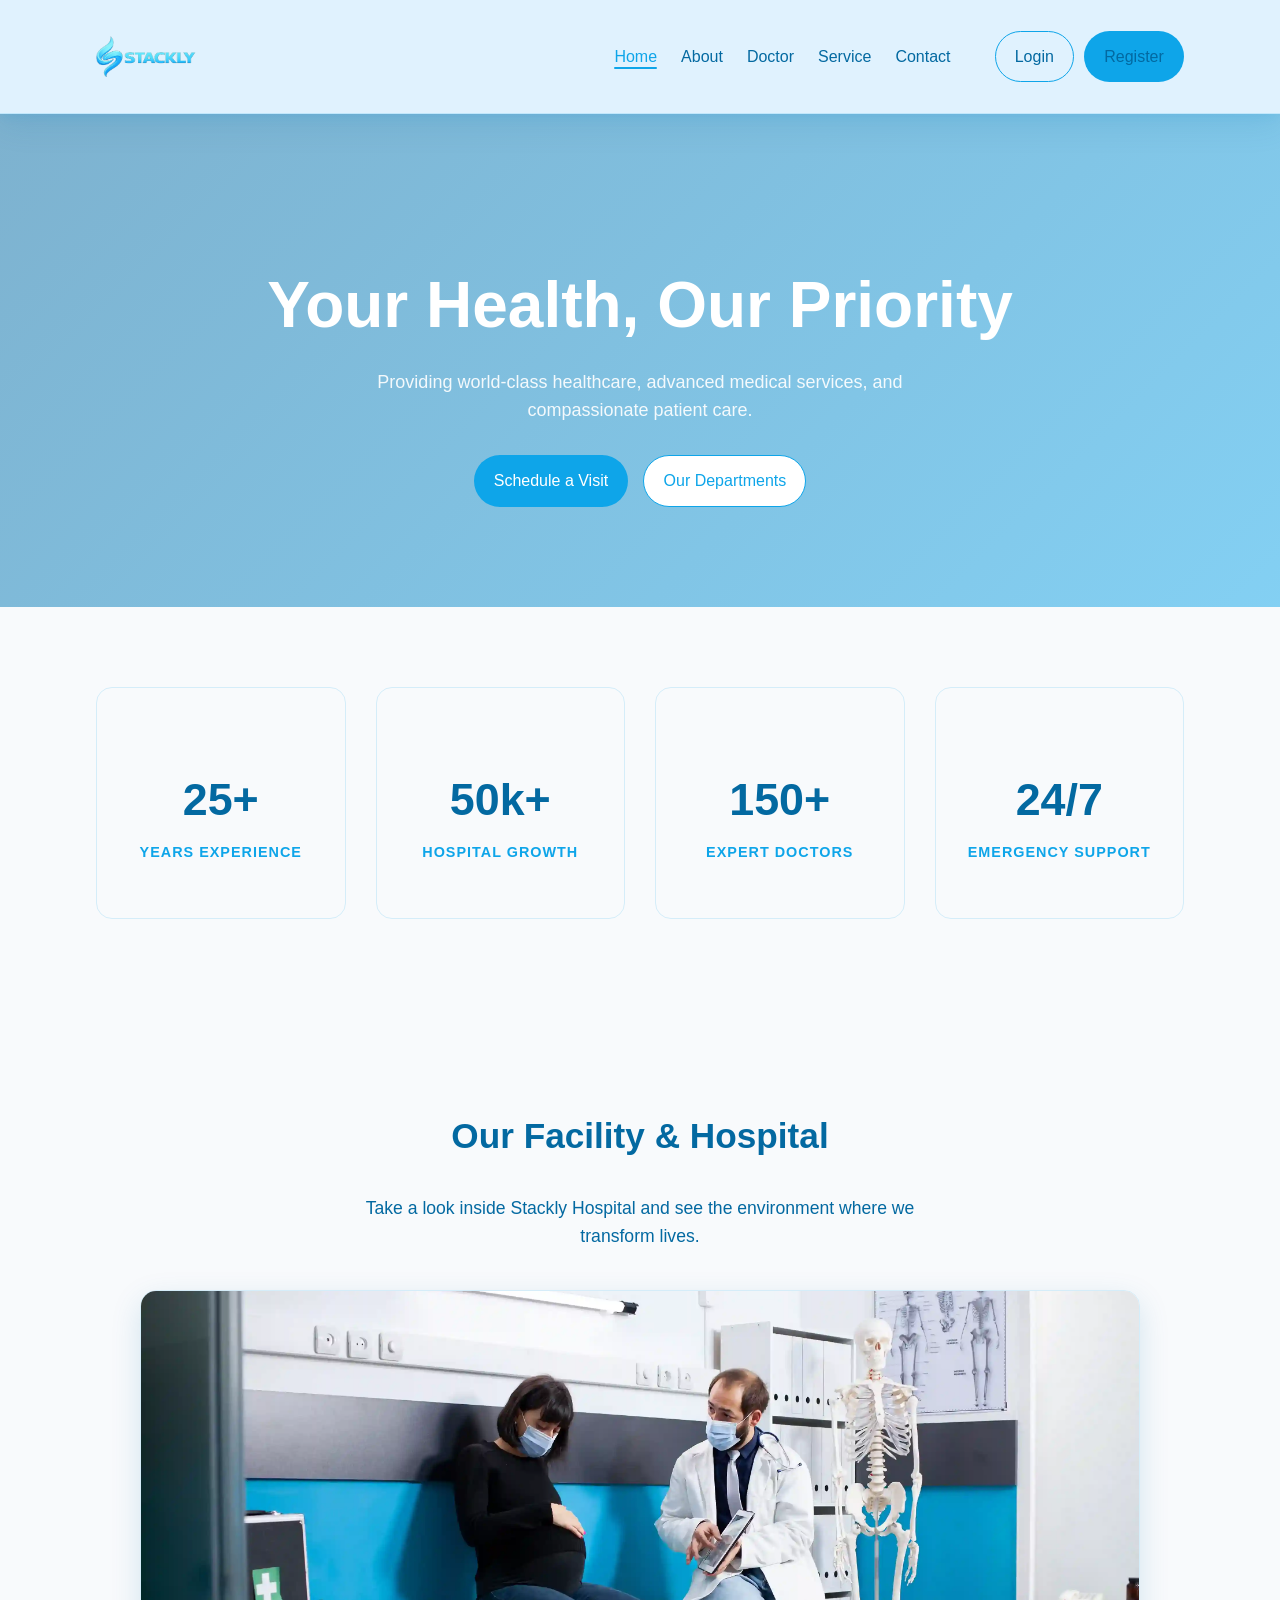
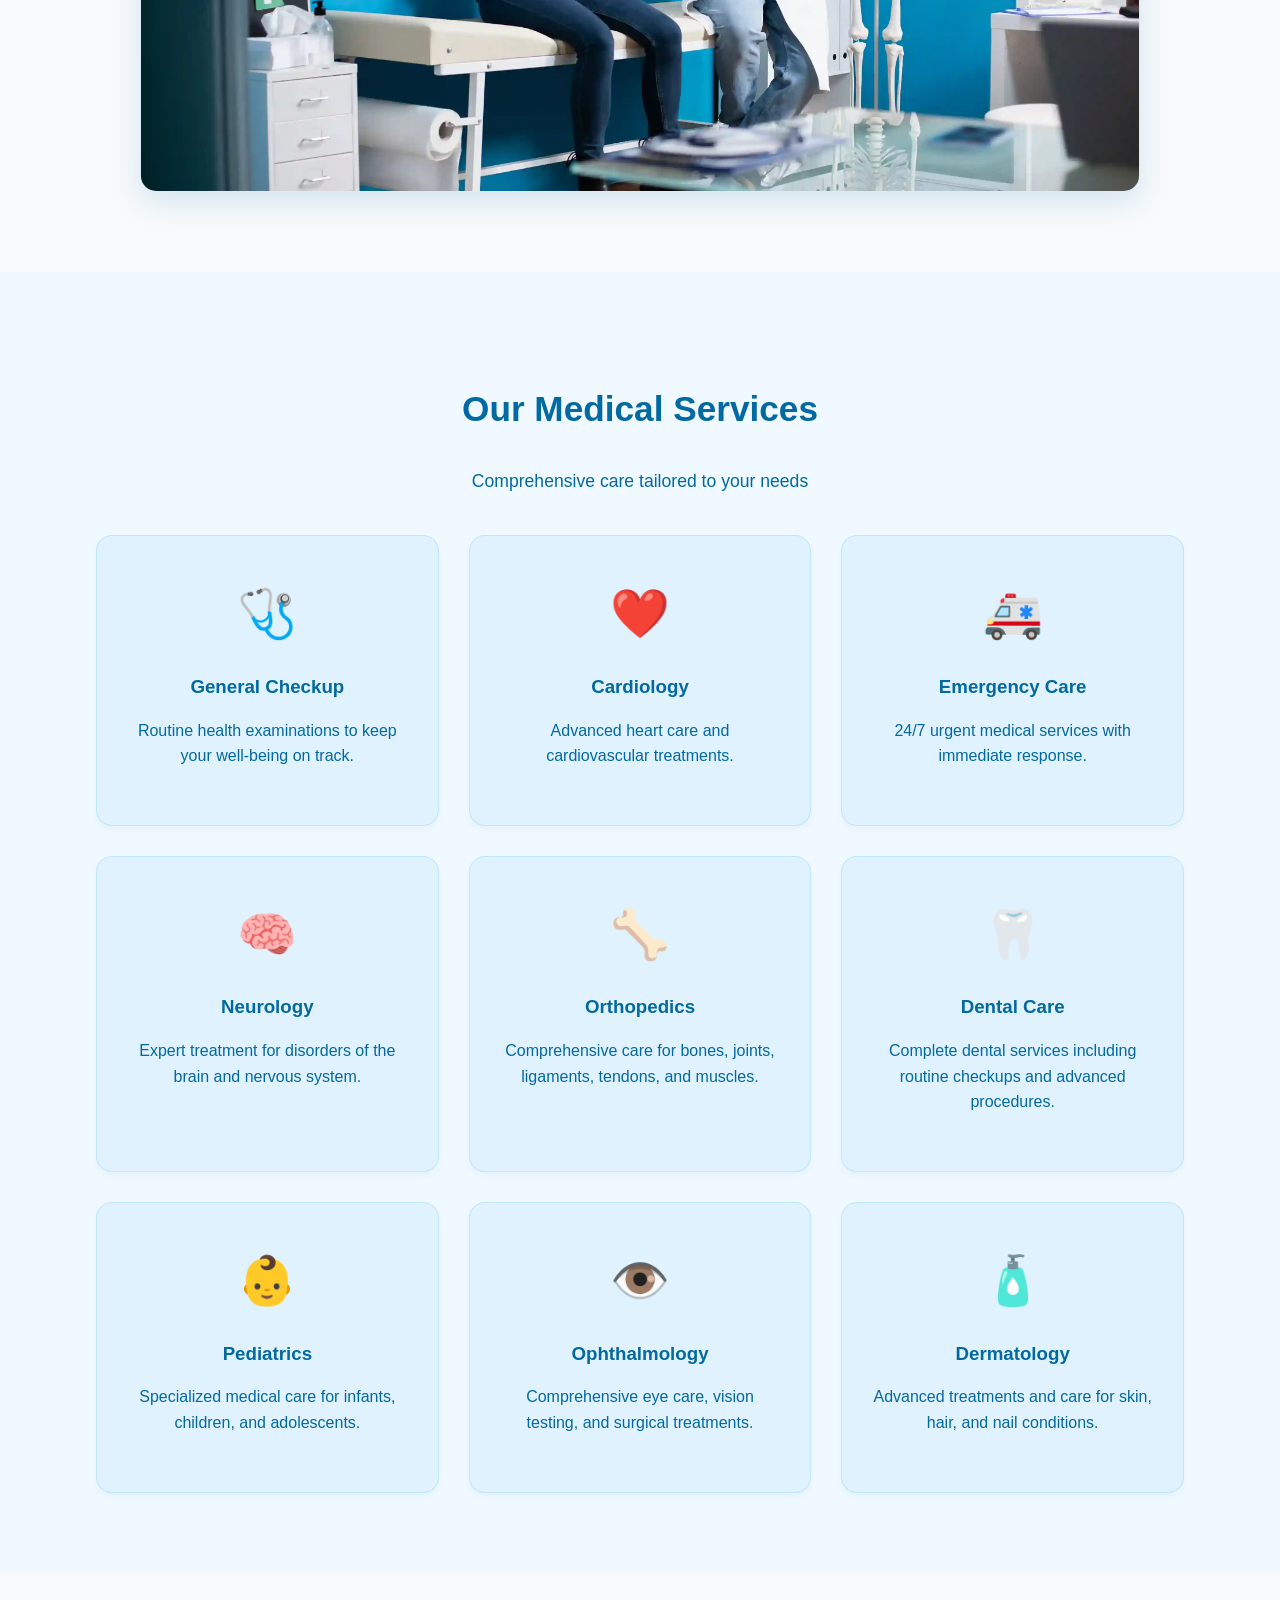
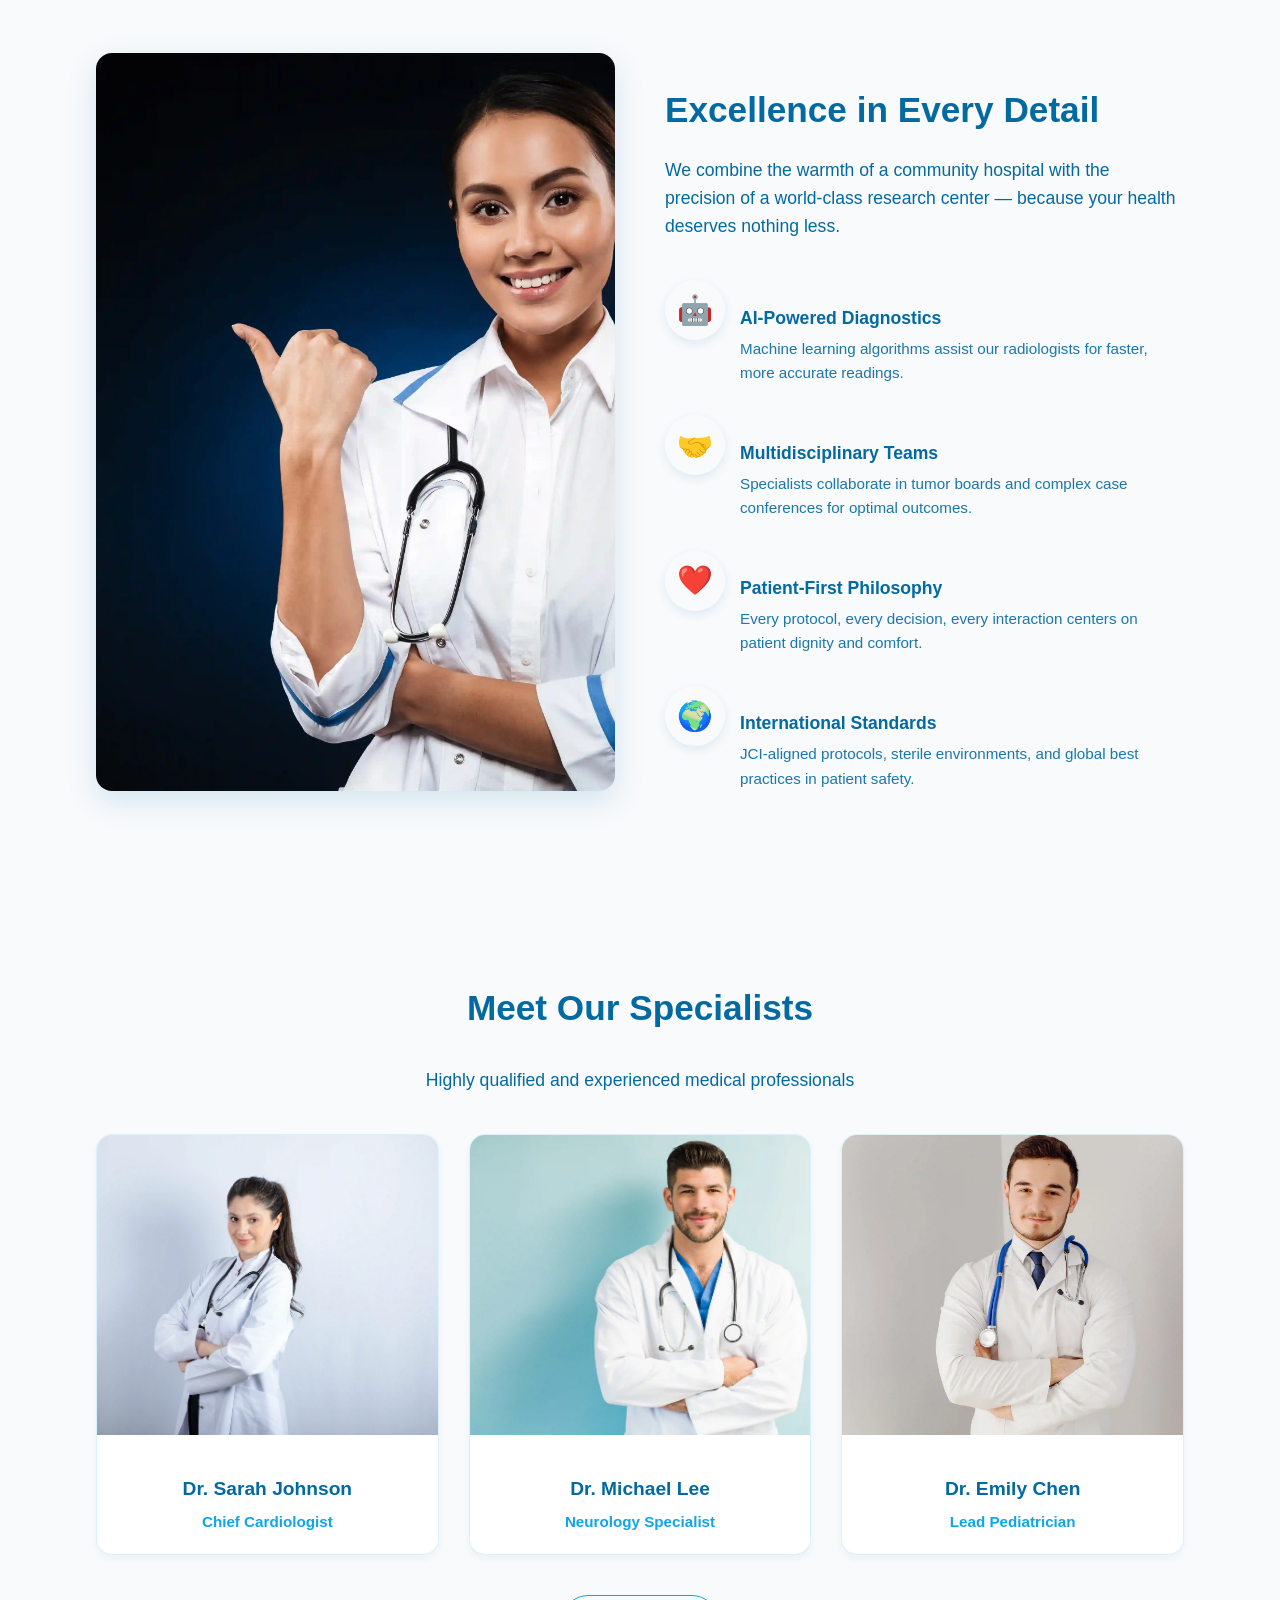
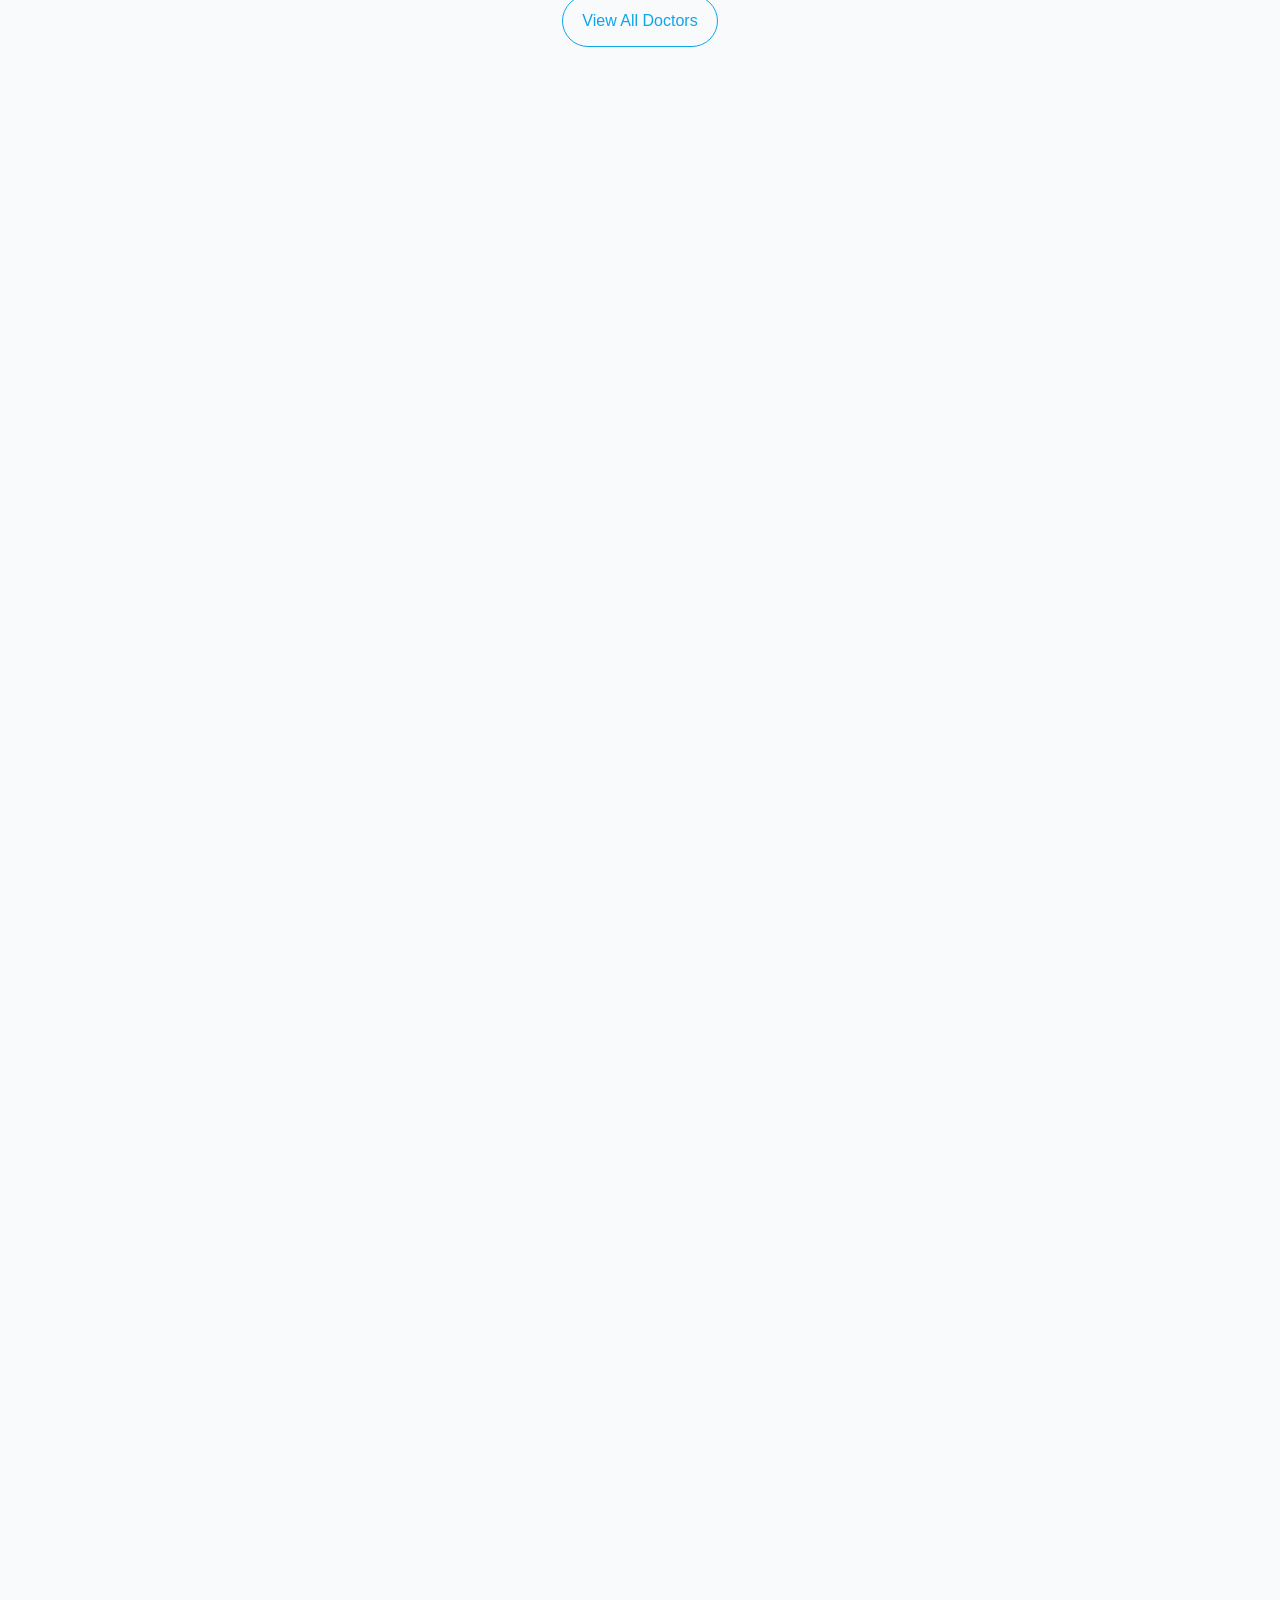
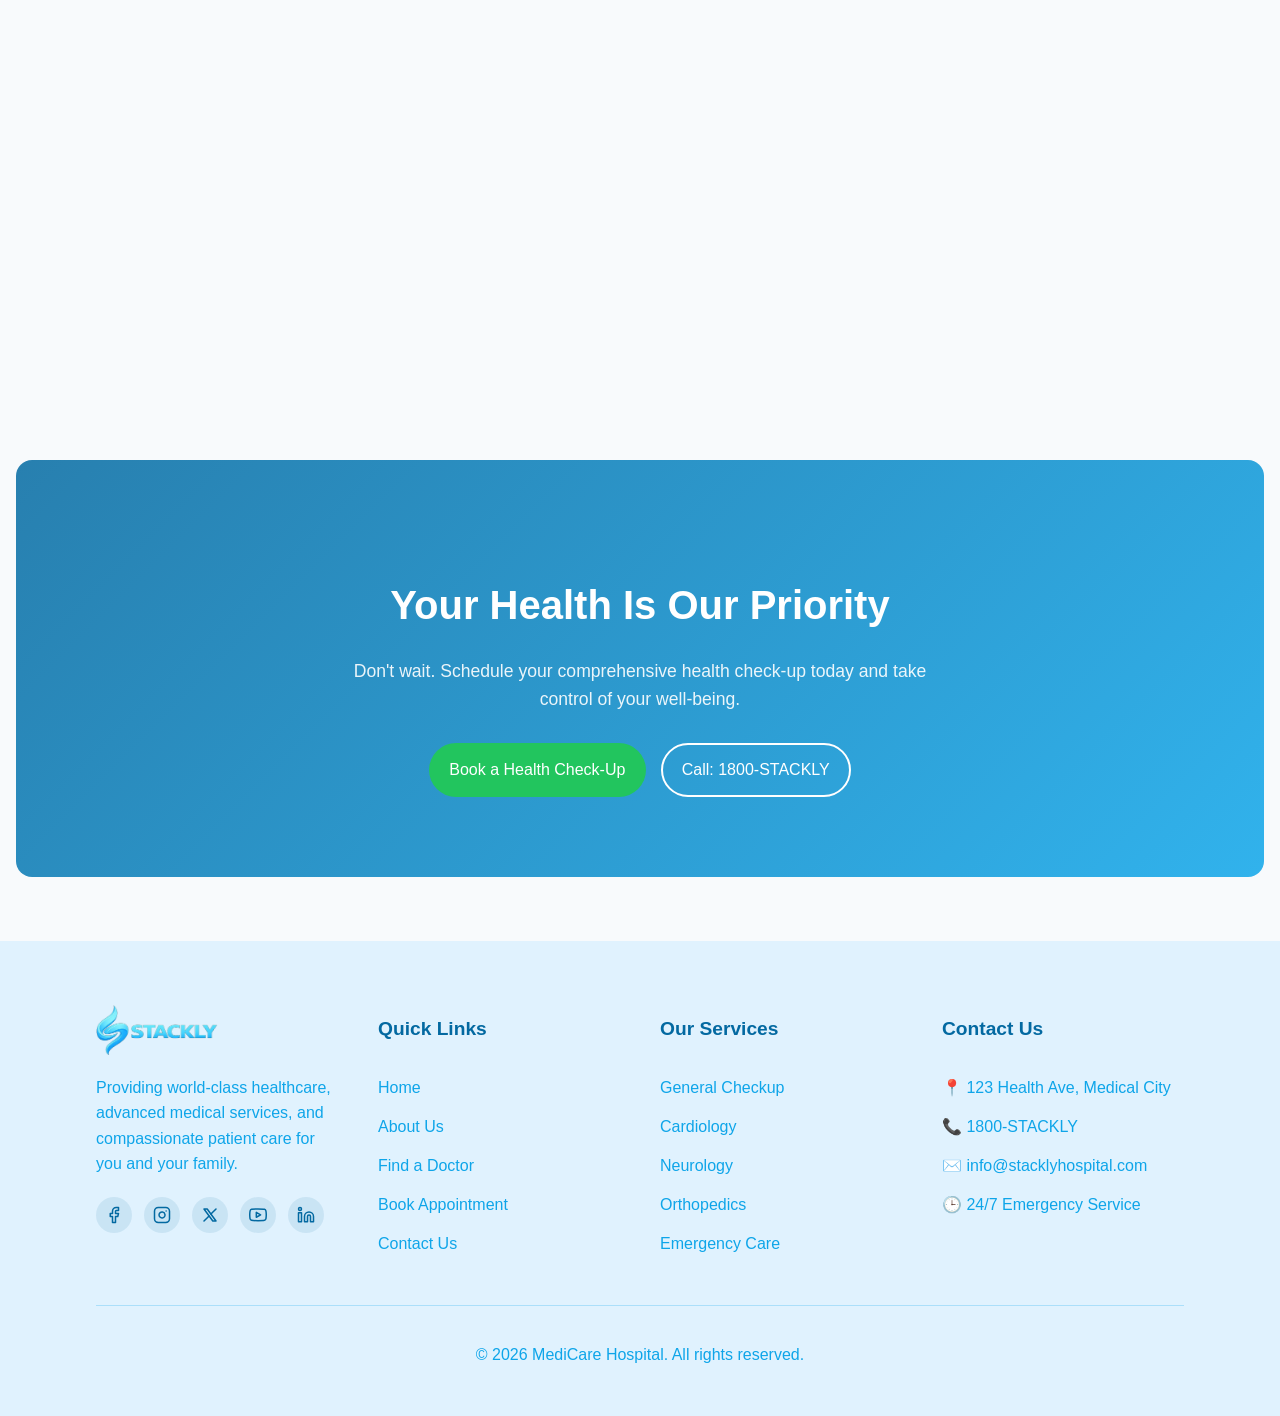
==== commit 5acef8c2: "update v1.1" ====
--- a/index.html
+++ b/index.html
@@ -19,10 +19,14 @@
     <!-- Header Section -->
     <header class="header" style="background-color: #e0f2fe;">
         <div class="container nav-container">
-            <a href="index.html" class="logo" aria-label="Stackly home">
-                <img src="images/logo/logo.webp" alt="Stackly Logo" class="logo-img" />
-               
-            </a>
+            <div style="display: flex; align-items: center; gap: 10px;">
+                <button onclick="history.back()" class="mobile-back-btn" aria-label="Go Back">
+                    <svg width="24" height="24" viewBox="0 0 24 24" fill="none" stroke="currentColor" stroke-width="2" stroke-linecap="round" stroke-linejoin="round"><line x1="19" y1="12" x2="5" y2="12"></line><polyline points="12 19 5 12 12 5"></polyline></svg>
+                </button>
+                <a href="index.html" class="logo" aria-label="Stackly home">
+                    <img src="images/logo/logo.webp" alt="Stackly Logo" class="logo-img" />
+                </a>
+            </div>
             
             <!-- Mobile Menu Toggle -->
             <button class="mobile-menu-btn" aria-label="Toggle navigation">
@@ -62,7 +66,7 @@
                 <h1>Your Health, Our Priority</h1>
                 <p>Providing world-class healthcare, advanced medical services, and compassionate patient care.</p>
                 <div class="hero-actions" style="margin-top: 30px; display: flex; gap: 15px; justify-content: center;">
-                    <a href="404.html" class="btn btn-primary">Schedule a Visit</a>
+                    <a href="appointment.html" class="btn btn-primary">Schedule a Visit</a>
                     <a href="404.html" class="btn btn-outline" style="background: white;">Our Departments</a>
                 </div>
             </div>
@@ -390,7 +394,7 @@
                 <h2 style="font-size: clamp(2rem, 4vw, 2.5rem); margin-bottom: 20px;">Your Health Is Our Priority</h2>
                 <p style="font-size: 1.1rem; max-width: 600px; margin: 0 auto 30px; opacity: 0.9;">Don't wait. Schedule your comprehensive health check-up today and take control of your well-being.</p>
                 <div style="display: flex; justify-content: center; gap: 15px; flex-wrap: wrap;">
-                    <a href="contact.html" class="btn btn-cta-primary">Book a Health Check-Up</a>
+                    <a href="appointment.html" class="btn btn-cta-primary">Book a Health Check-Up</a>
                     <a href="404.html" class="btn btn-cta-outline">Call: 1800-STACKLY</a>
                 </div>
             </div>
@@ -433,7 +437,7 @@
                         <li><a href="index.html">Home</a></li>
                         <li><a href="about.html">About Us</a></li>
                         <li><a href="doctors.html">Find a Doctor</a></li>
-                        <li><a href="404.html">Book Appointment</a></li>
+                        <li><a href="appointment.html">Book Appointment</a></li>
                         <li><a href="contact.html">Contact Us</a></li>
                     </ul>
                 </div>
@@ -468,6 +472,11 @@
         </div>
     </footer>
 
+    <!-- Back to Top Button -->
+    <button id="backToTop" class="back-to-top" aria-label="Back to top">
+        <svg width="24" height="24" viewBox="0 0 24 24" fill="none" stroke="currentColor" stroke-width="2" stroke-linecap="round" stroke-linejoin="round"><line x1="12" y1="19" x2="12" y2="5"></line><polyline points="5 12 12 5 19 12"></polyline></svg>
+    </button>
+
     <script src="js/main.js"></script>
 </body>
 </html>
--- a/css/style.css
+++ b/css/style.css
@@ -177,6 +177,17 @@
   background: rgba(14, 165, 233, 0.08);
 }
 
+.mobile-back-btn {
+  display: none;
+  background: transparent;
+  border: none;
+  color: var(--primary-dark);
+  cursor: pointer;
+  padding: 5px;
+  align-items: center;
+  justify-content: center;
+}
+
 .mobile-menu-btn {
   display: none;
   width: 44px;
@@ -277,7 +288,7 @@
 }
 
 .footer-col .logo {
-  align-items: flex-start;
+  align-items: center;
   margin-bottom: 1.25rem;
   height: 50px;
   flex-direction: row;
@@ -341,6 +352,10 @@
     justify-content: space-between;
     align-items: center;
     padding: 0.4rem 1rem;
+  }
+  
+  .mobile-back-btn {
+    display: inline-flex;
   }
 
   .logo {
@@ -539,6 +554,41 @@
 }
 
 /* ==========================================================================
+   Back To Top Button
+   ========================================================================== */
+.back-to-top {
+  position: fixed;
+  bottom: 25px;
+  right: 25px;
+  width: 45px;
+  height: 45px;
+  background-color: var(--primary);
+  color: white;
+  border-radius: 50%;
+  display: flex;
+  align-items: center;
+  justify-content: center;
+  font-size: 1.2rem;
+  box-shadow: var(--shadow);
+  opacity: 0;
+  visibility: hidden;
+  transition: all 0.3s ease;
+  z-index: 99;
+  border: none;
+  cursor: pointer;
+}
+
+.back-to-top.is-visible {
+  opacity: 1;
+  visibility: visible;
+}
+
+.back-to-top:hover {
+  background-color: var(--primary-dark);
+  transform: translateY(-3px);
+}
+
+/* ==========================================================================
    Loader
    ========================================================================== */
 .loader {
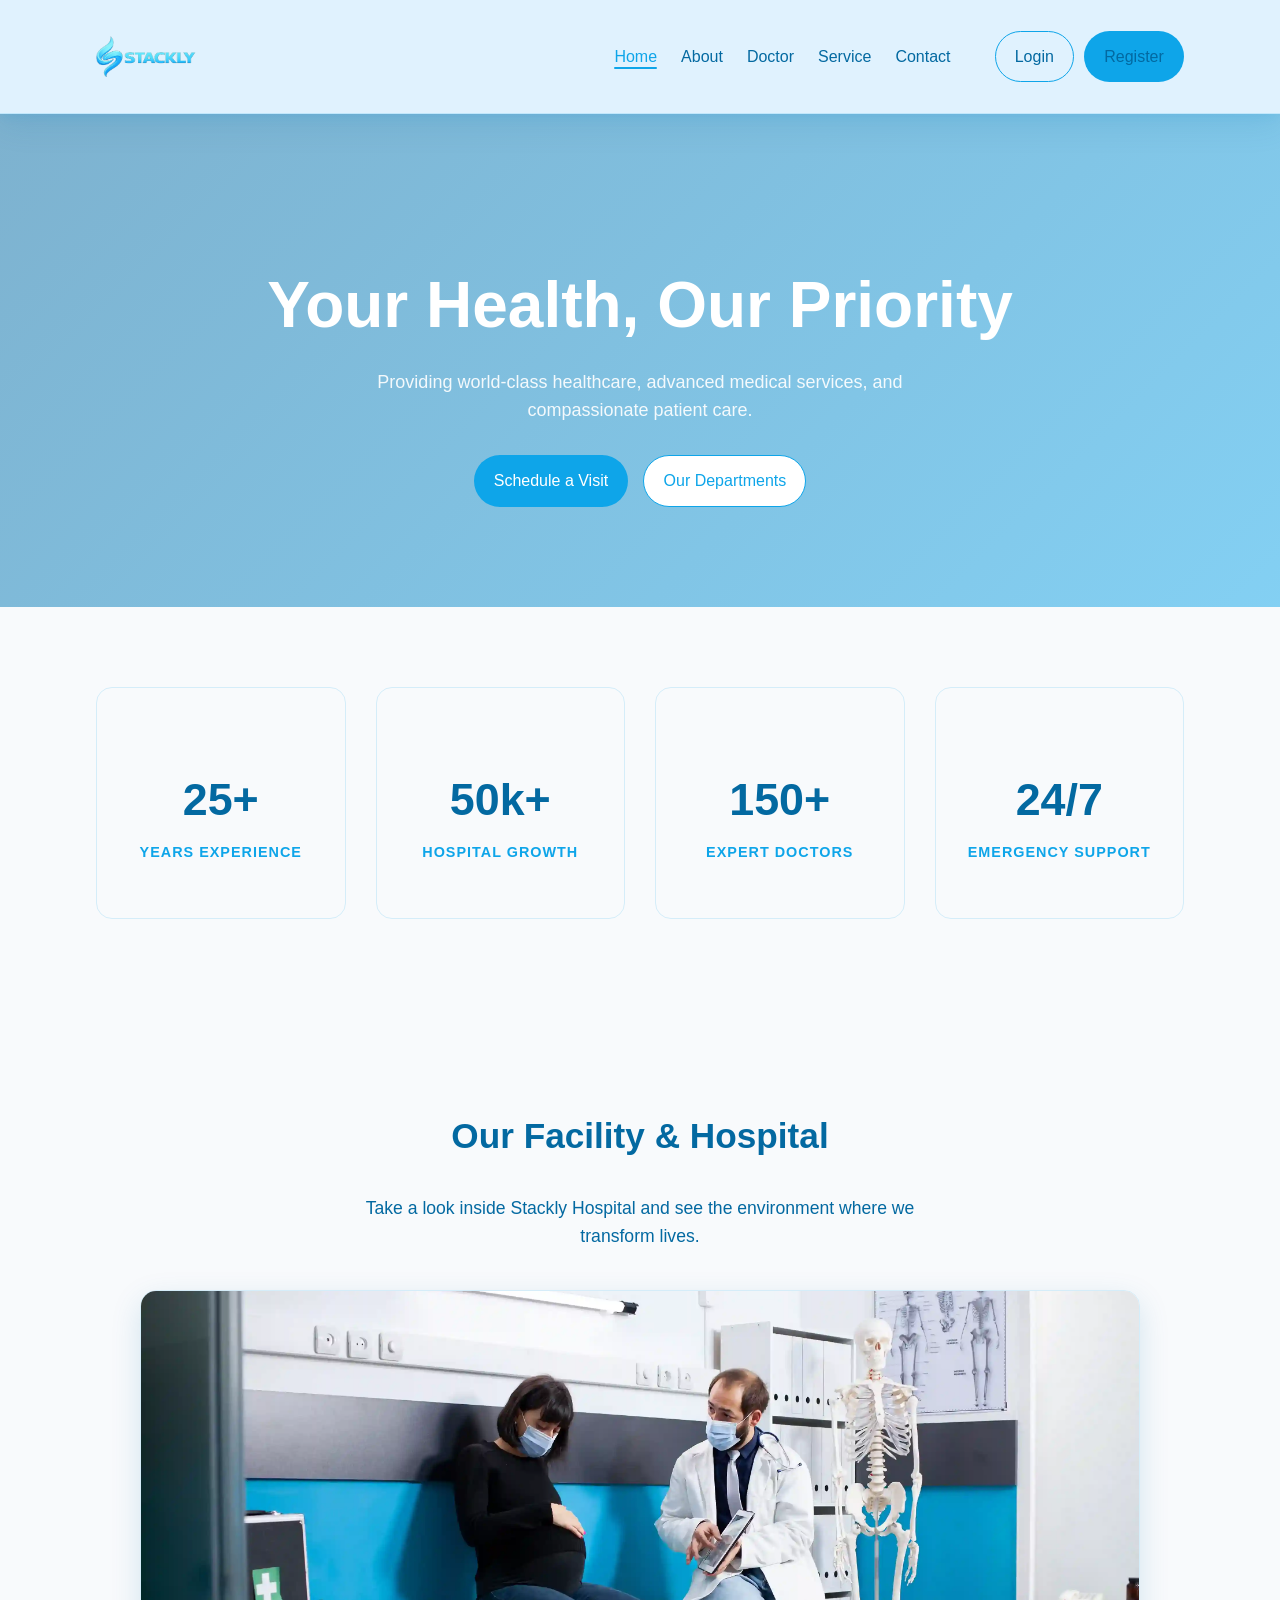
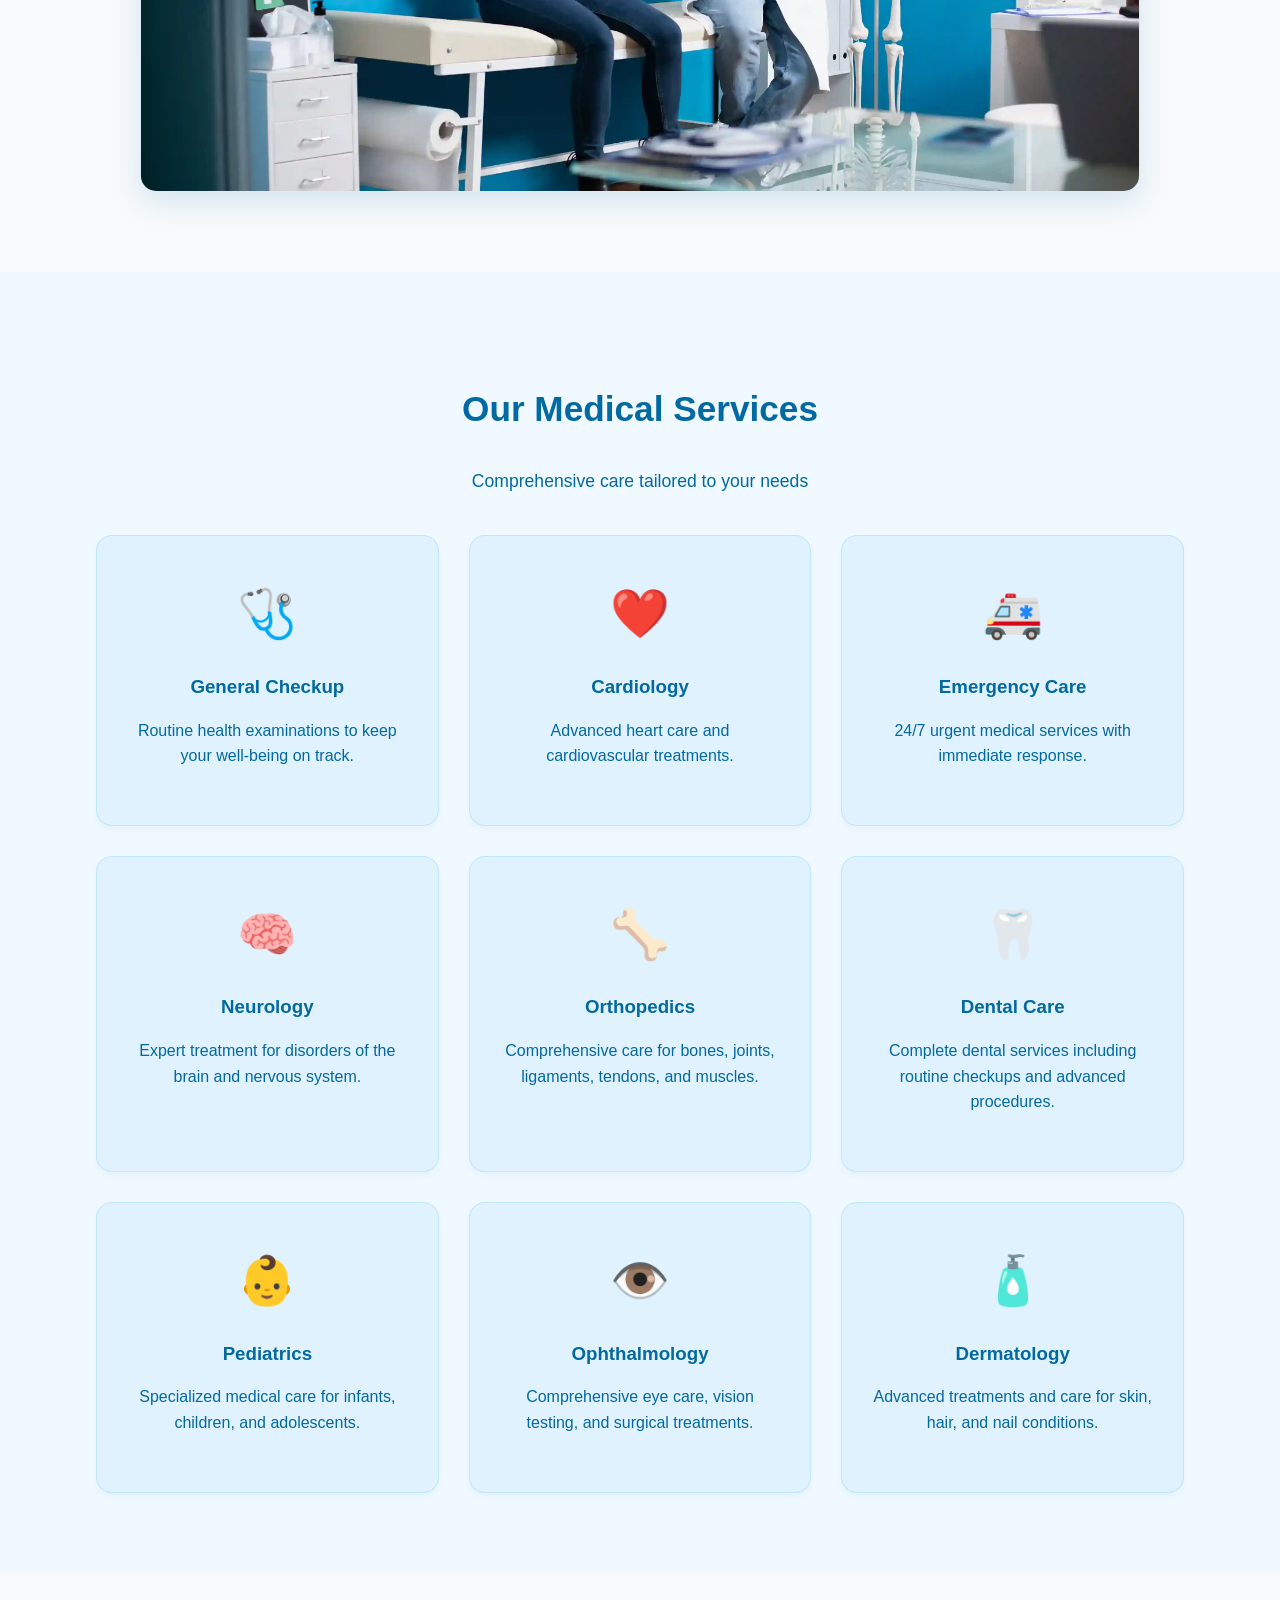
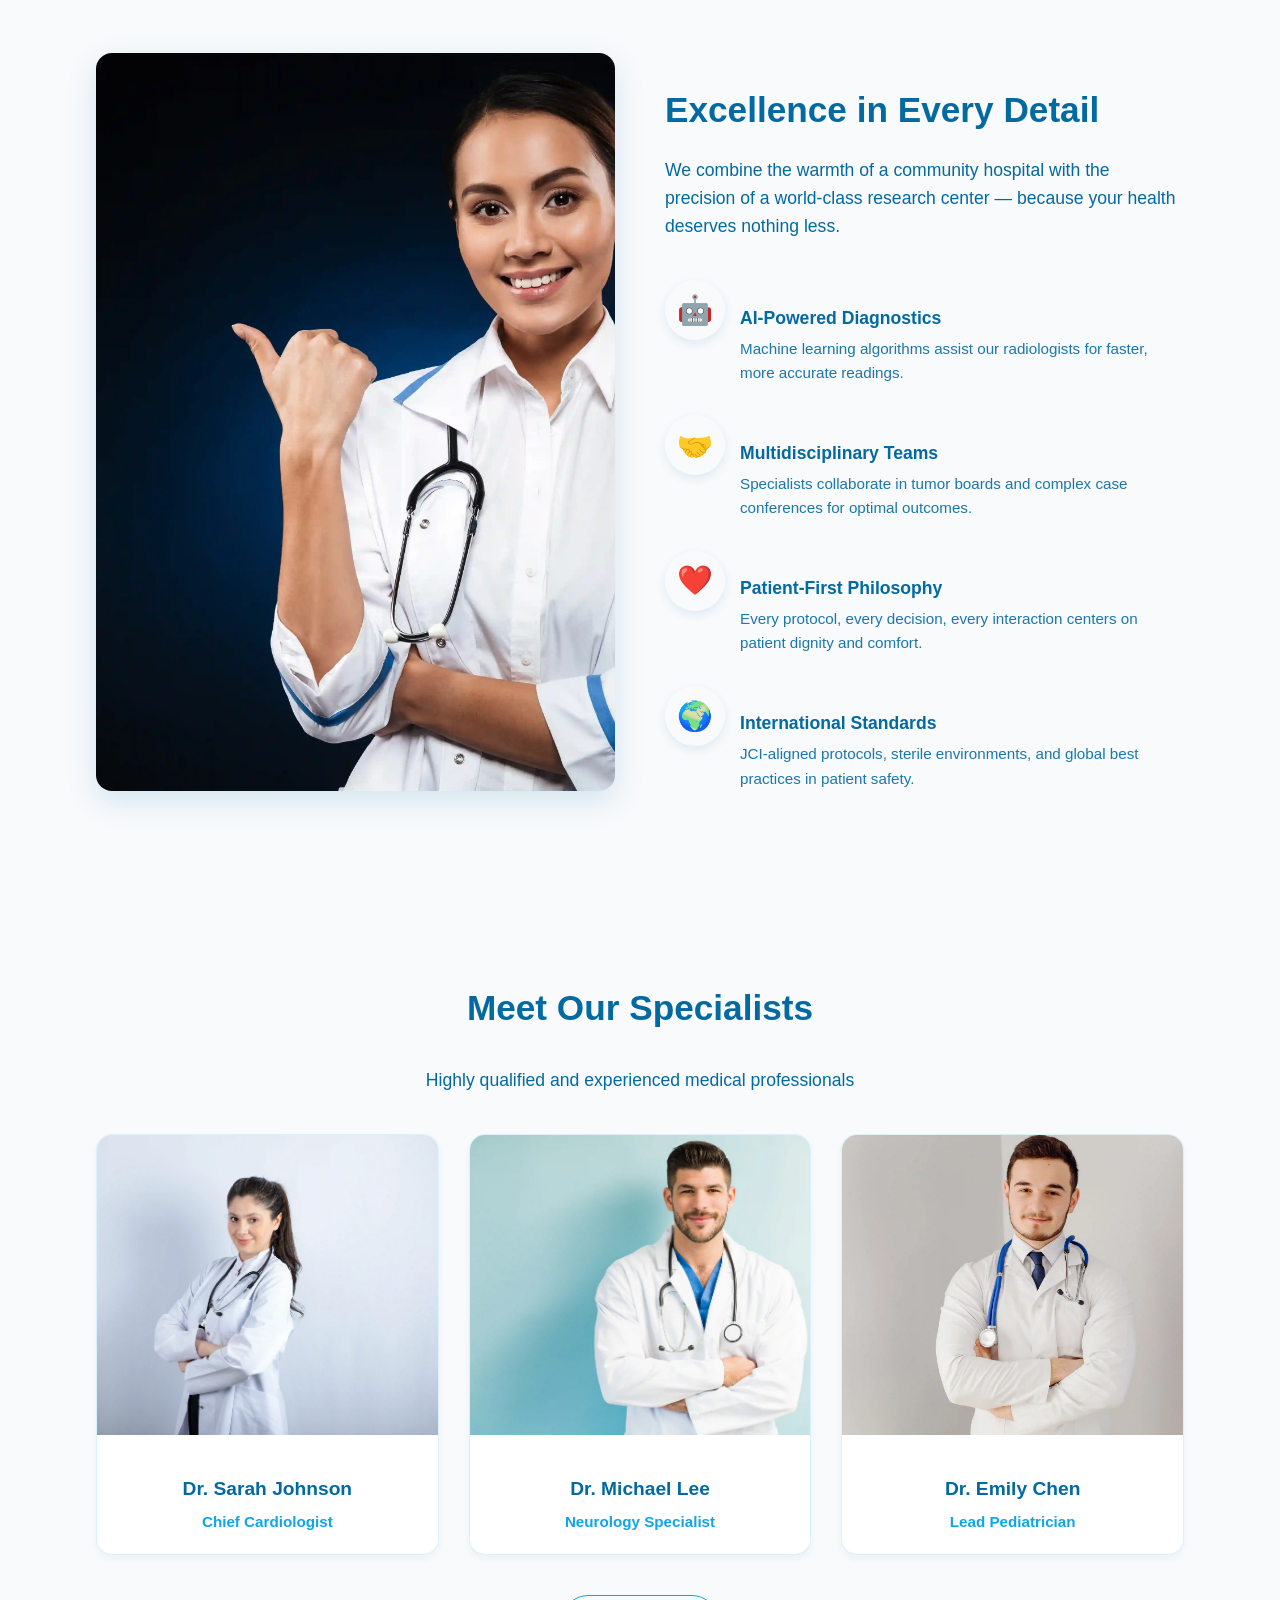
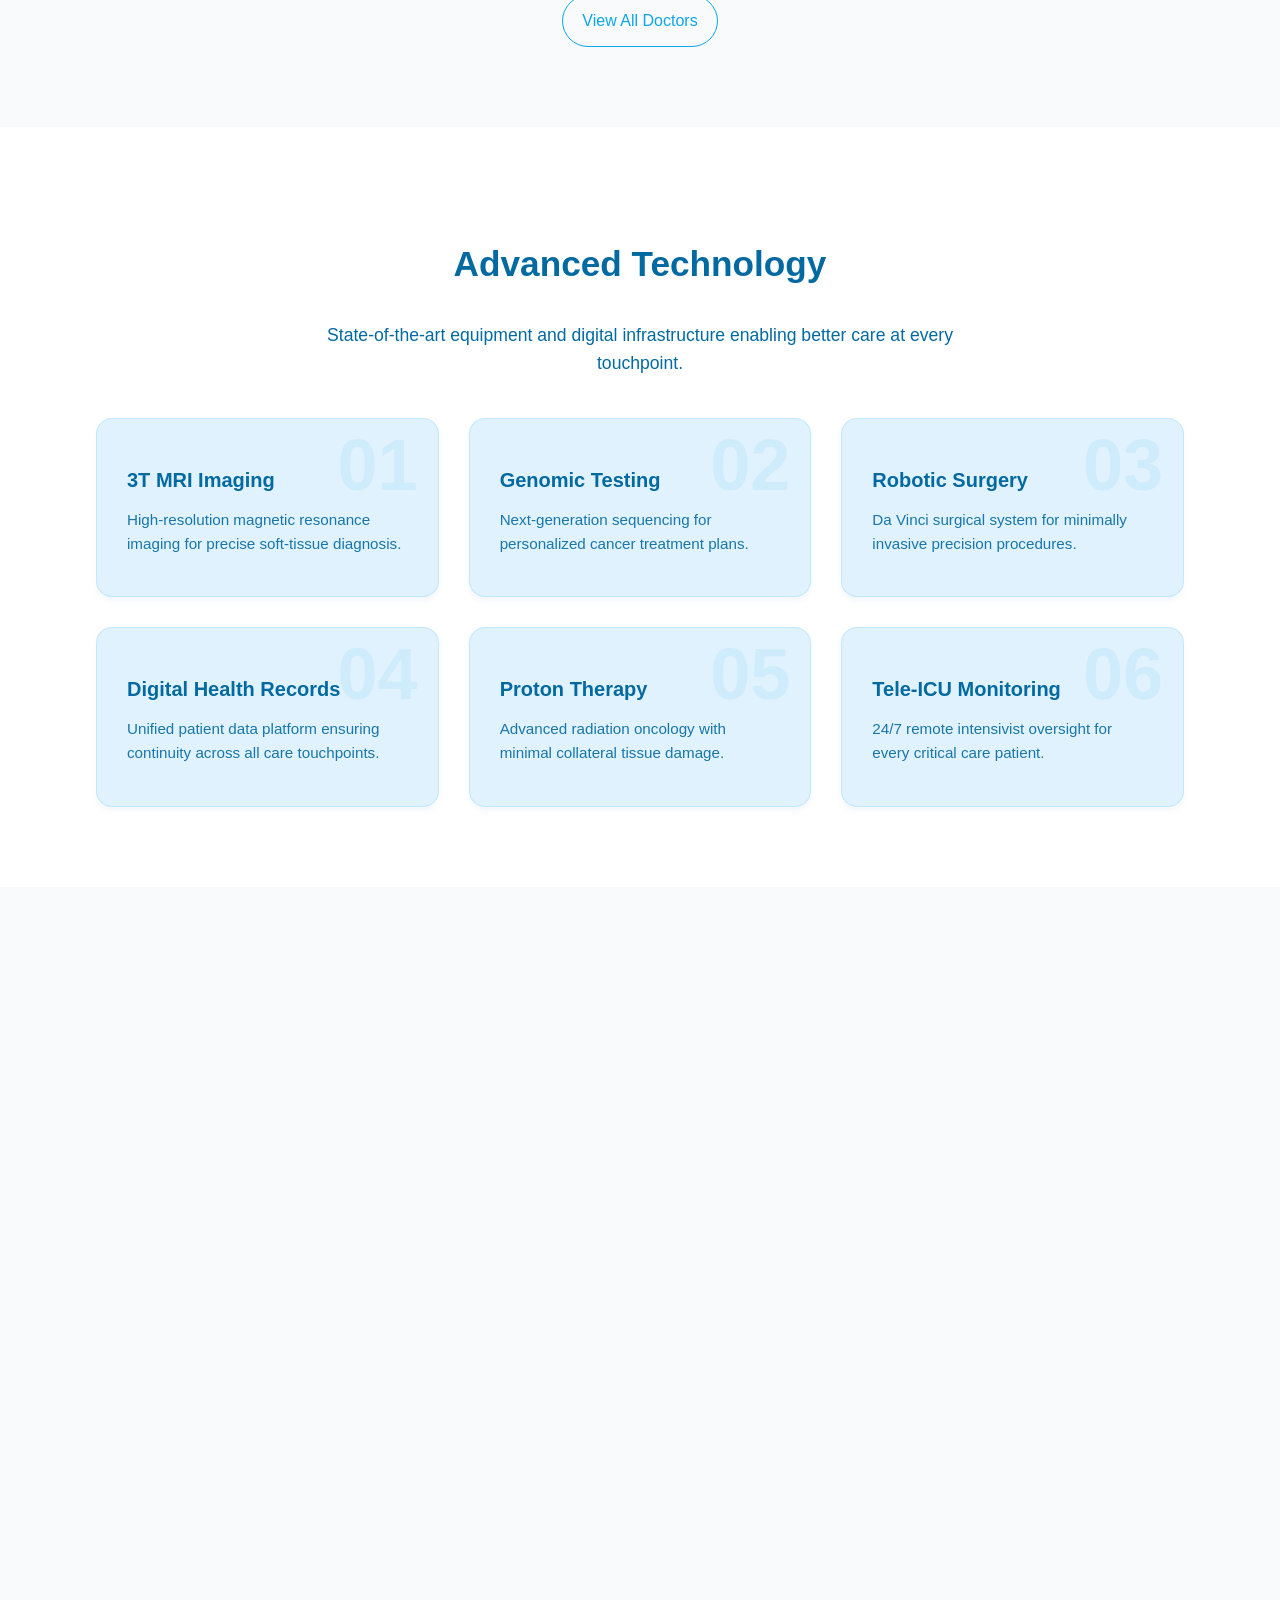
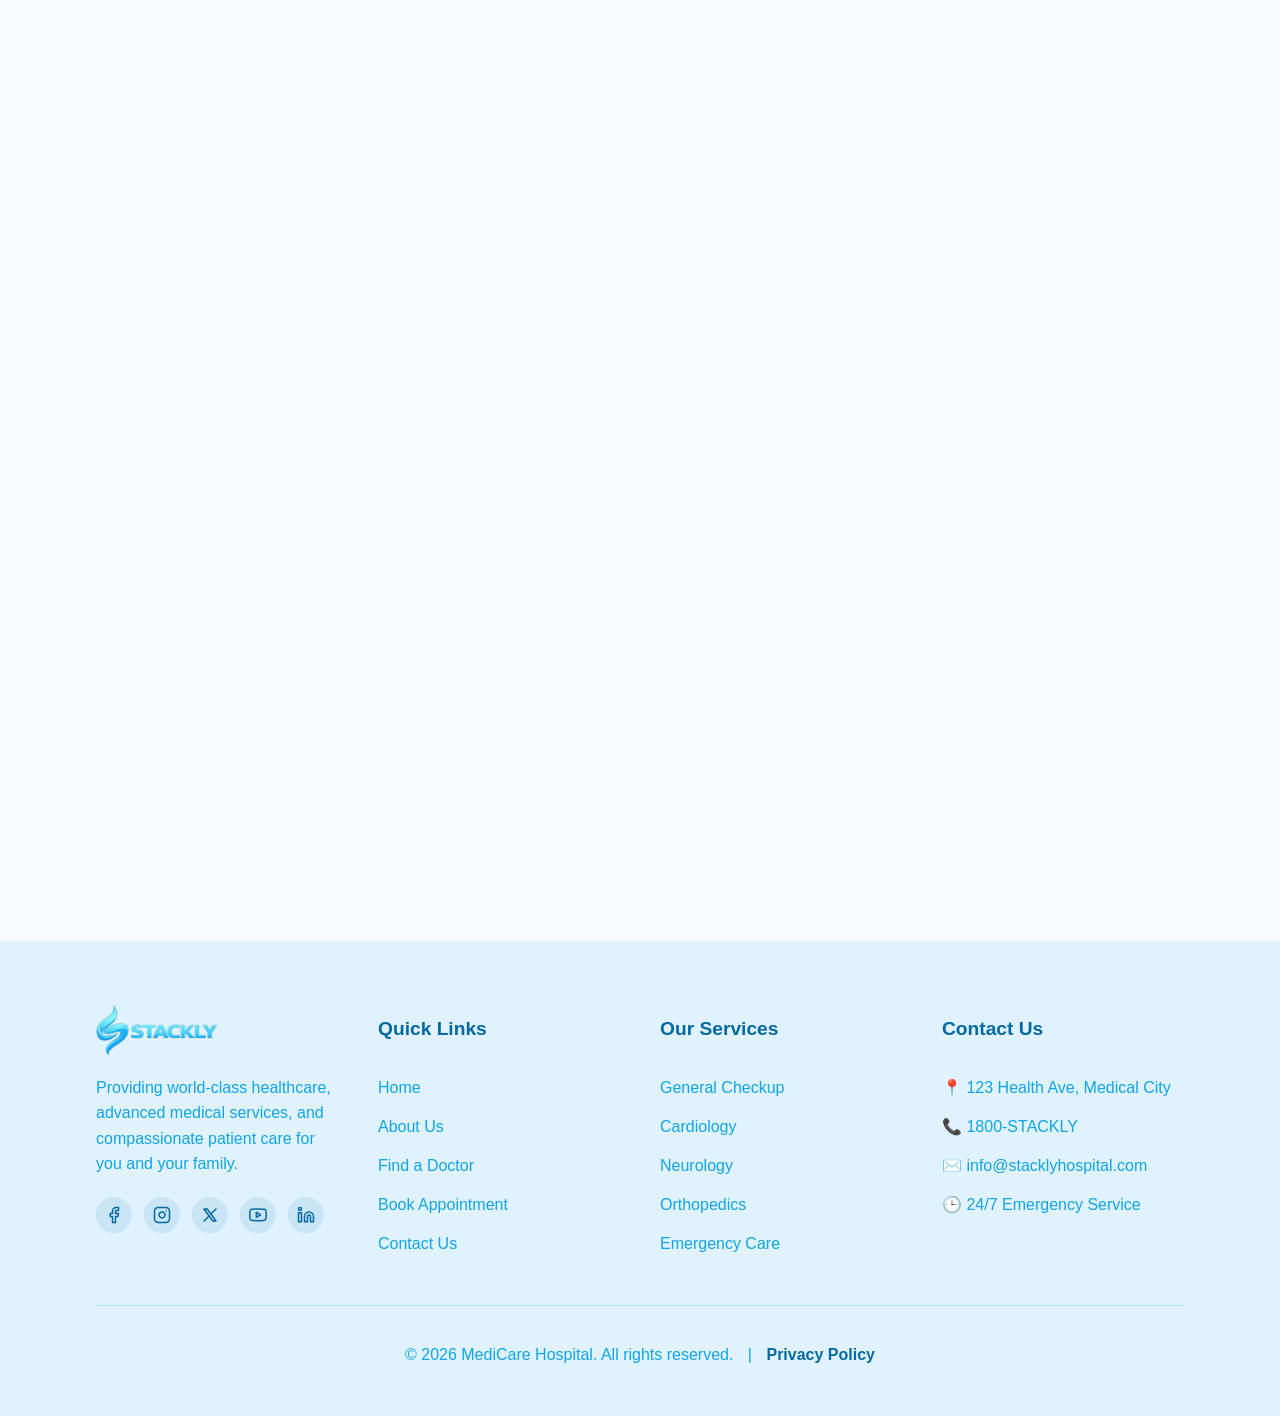
==== commit ca9535ea: "completed v1.2" ====
--- a/index.html
+++ b/index.html
@@ -67,7 +67,7 @@
                 <p>Providing world-class healthcare, advanced medical services, and compassionate patient care.</p>
                 <div class="hero-actions" style="margin-top: 30px; display: flex; gap: 15px; justify-content: center;">
                     <a href="appointment.html" class="btn btn-primary">Schedule a Visit</a>
-                    <a href="404.html" class="btn btn-outline" style="background: white;">Our Departments</a>
+                    <a href="departments.html" class="btn btn-outline" style="background: white;">Our Departments</a>
                 </div>
             </div>
         </section>
@@ -467,7 +467,7 @@
             </div>
             
             <div class="footer-bottom" style="text-align: center; border-top: 1px solid rgba(14, 165, 233, 0.25); padding-top: 20px;">
-                <p>&copy; 2026 MediCare Hospital. All rights reserved.</p>
+                <p>&copy; 2026 MediCare Hospital. All rights reserved. <span style="margin: 0 10px;">|</span> <a href="404.html" style="color: var(--primary-dark); text-decoration: none; font-weight: 600;">Privacy Policy</a></p>
             </div>
         </div>
     </footer>
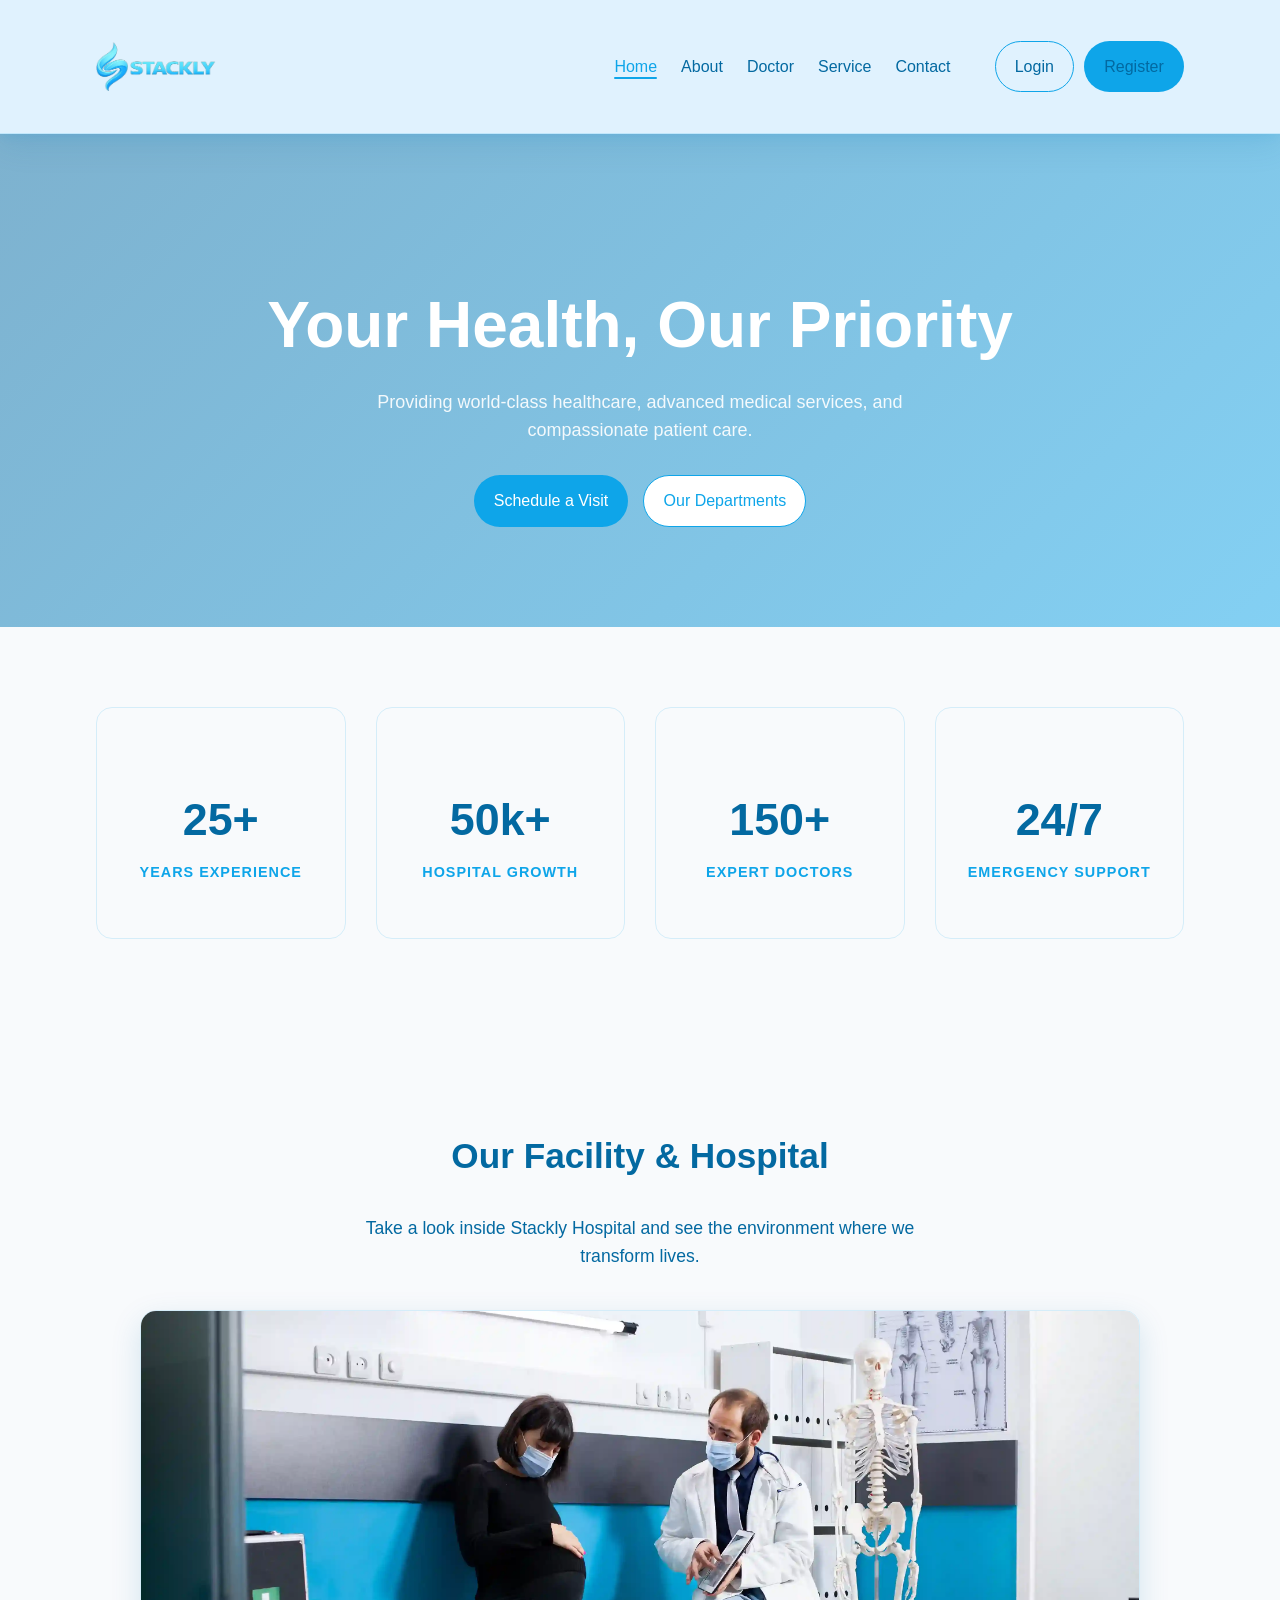
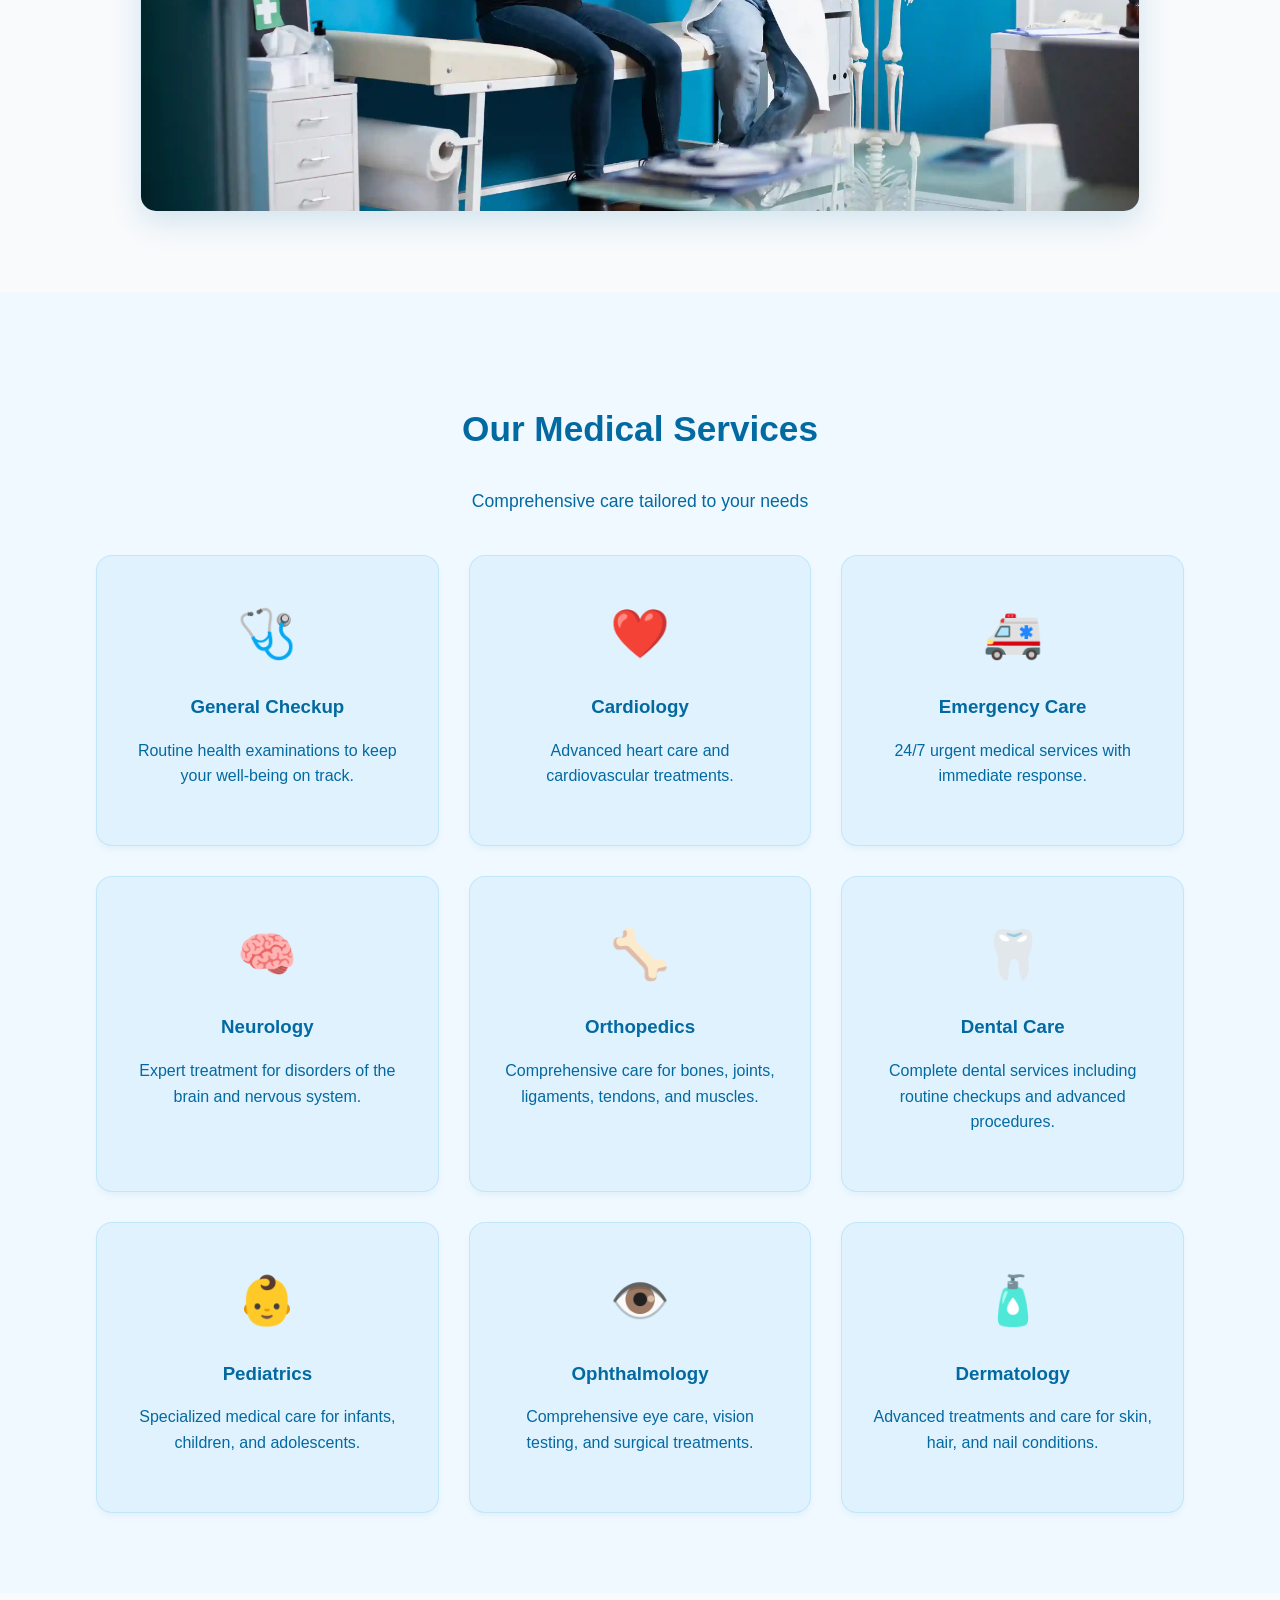
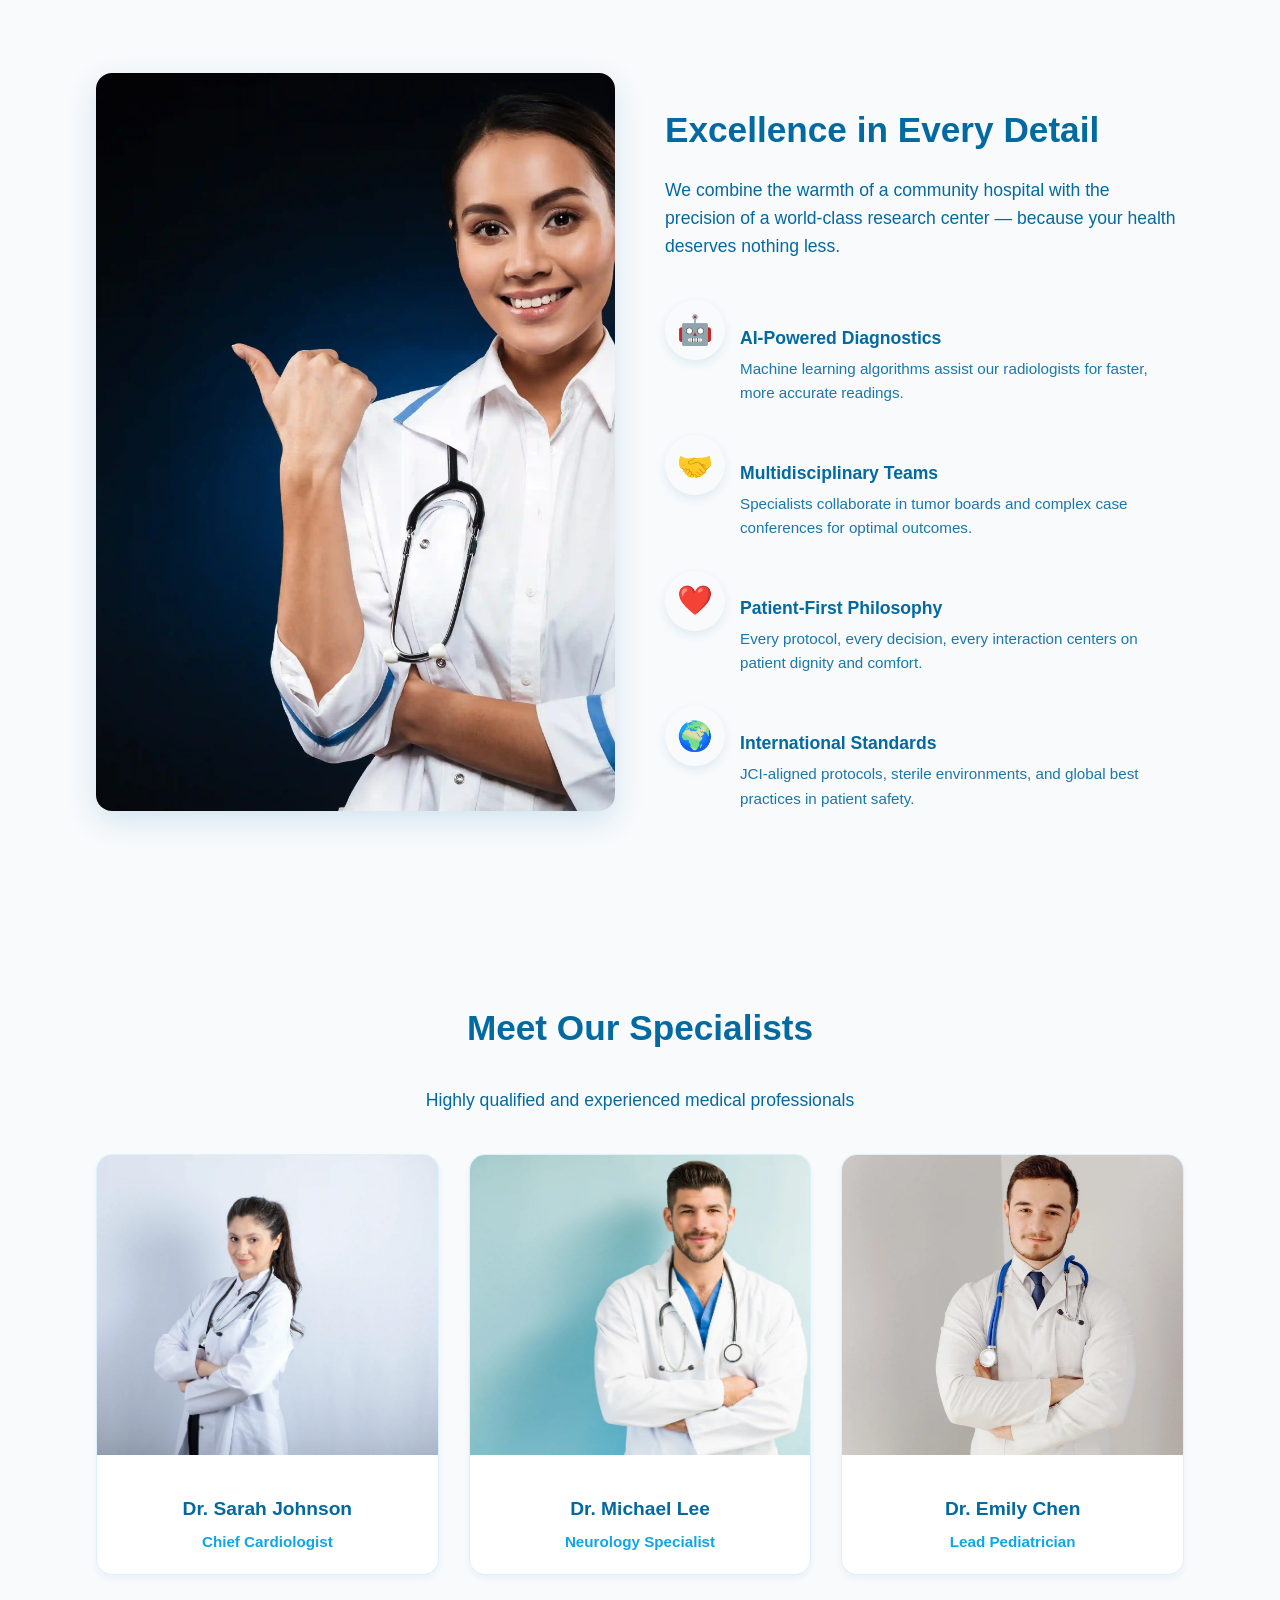
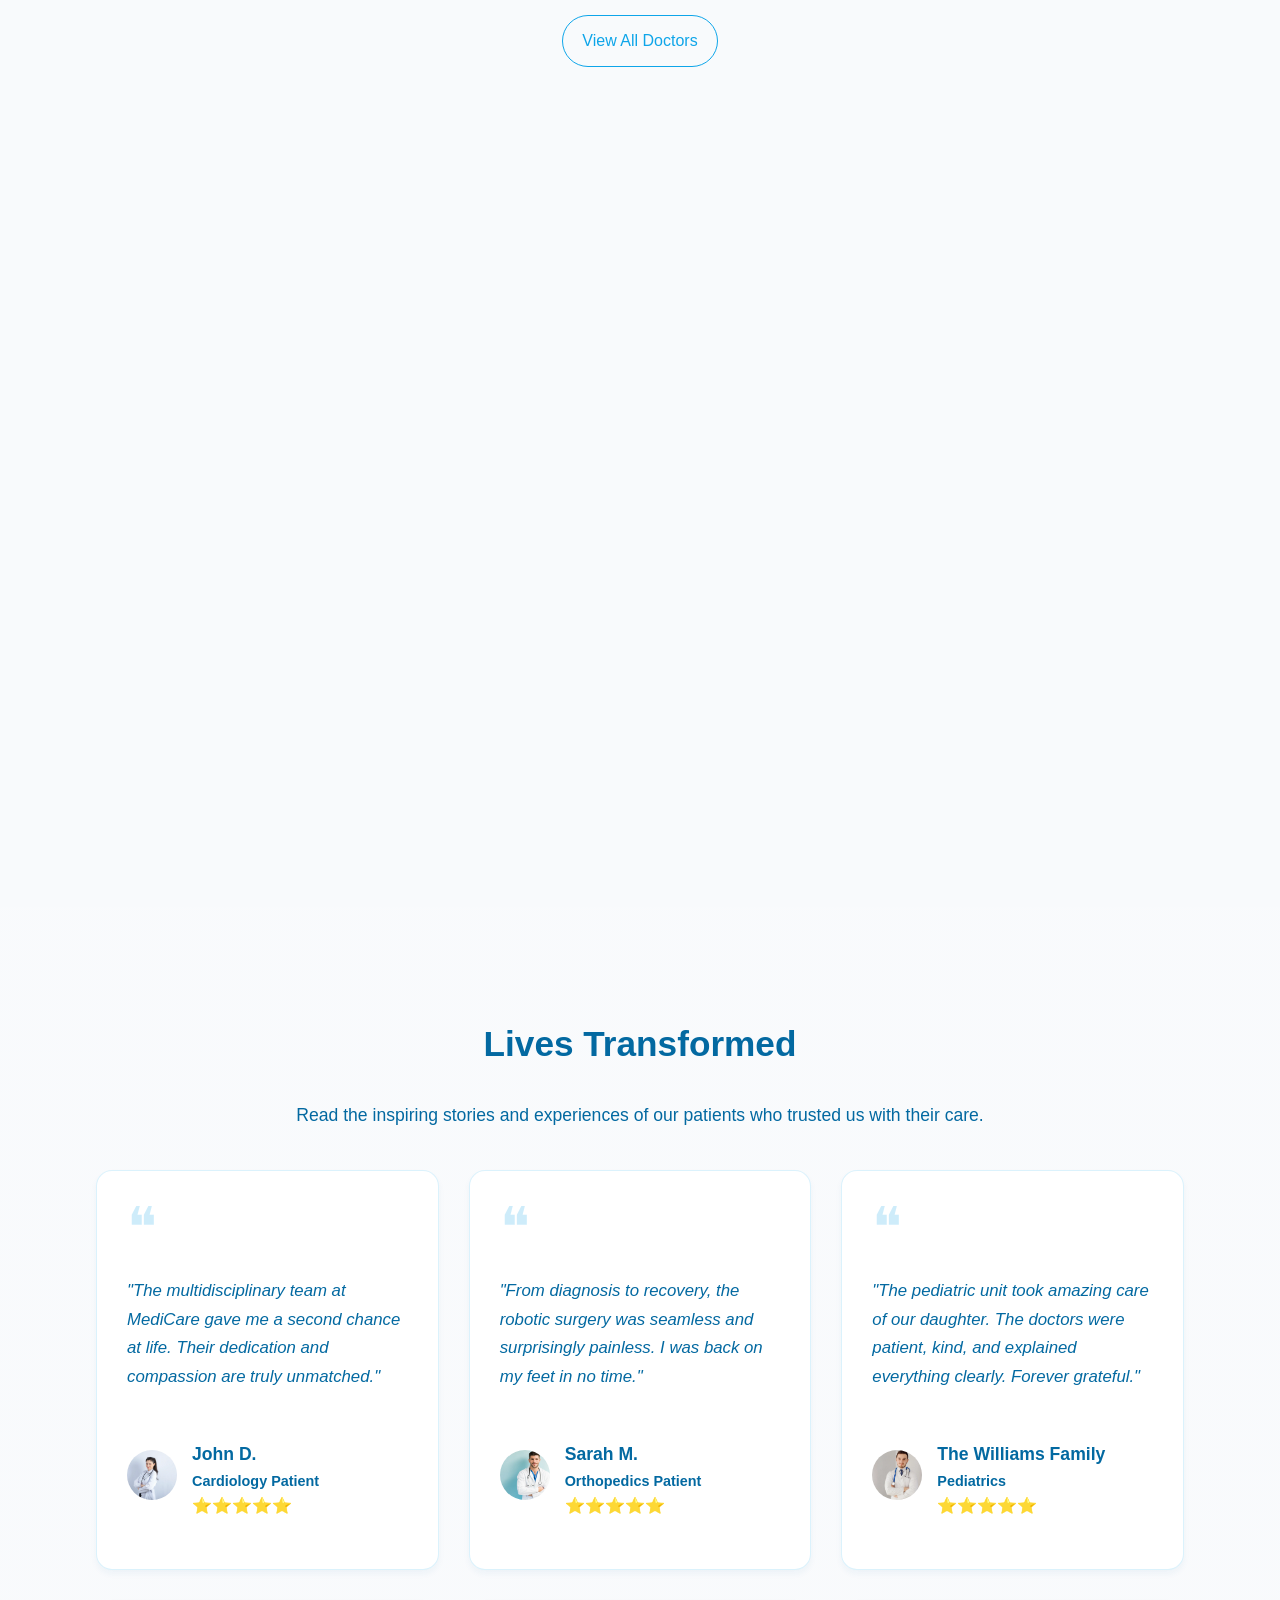
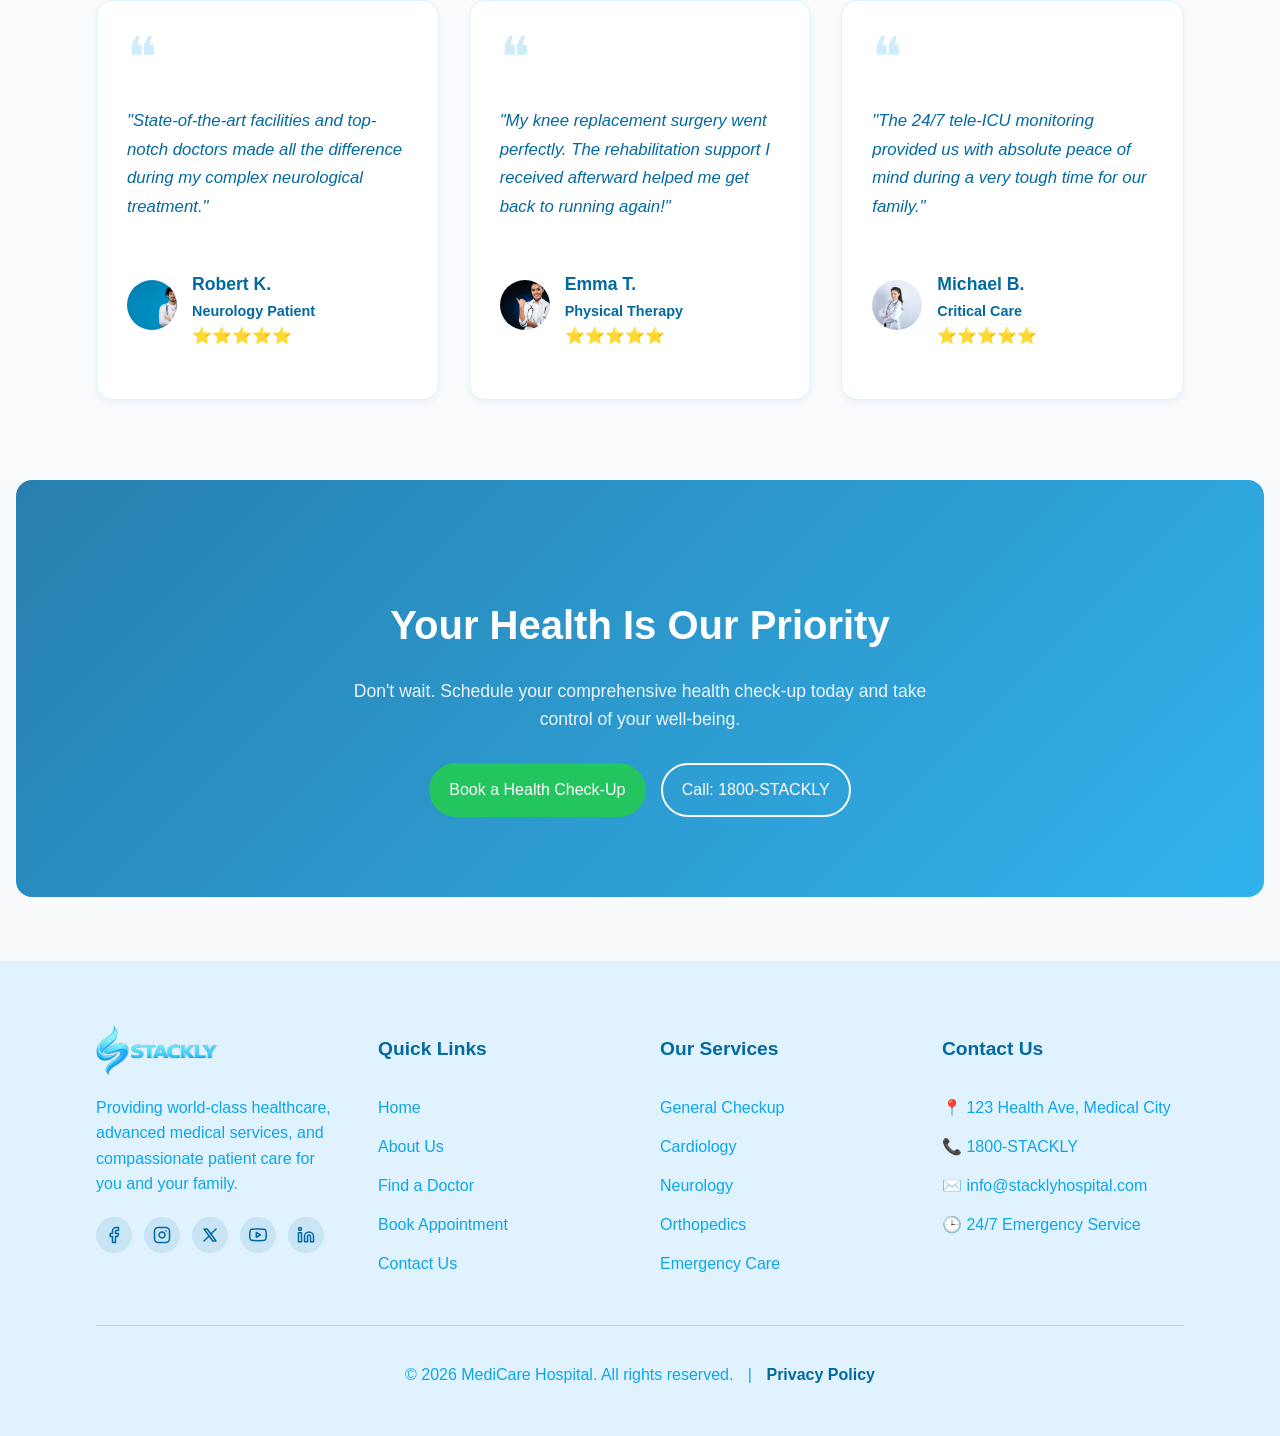
==== commit fe5afcf9: "updated" ====
--- a/index.html
+++ b/index.html
@@ -4,6 +4,7 @@
     <meta charset="UTF-8">
     <meta name="viewport" content="width=device-width, initial-scale=1.0">
     <title>Hospital & Medical Center</title>
+    <link rel="icon" href="images/logo/logo.webp" type="image/webp">
     <link rel="stylesheet" href="css/style.css">
 </head>
 <body>
--- a/css/style.css
+++ b/css/style.css
@@ -89,6 +89,11 @@
   flex-shrink: 0;
 }
 
+.header .logo-img {
+  width: 120px;
+  height: 120px;
+}
+
 .logo-text {
   font-size: 1.1rem;
   font-weight: 700;
@@ -373,6 +378,11 @@
   .logo-img {
     width: 80px;
     height: 80px;
+  }
+
+  .header .logo-img {
+    width: 110px;
+    height: 110px;
   }
 
   .logo-text {
@@ -501,6 +511,11 @@
     height: 70px;
   }
 
+  .header .logo-img {
+    width: 90px;
+    height: 90px;
+  }
+
   .logo-text {
     font-size: 0.85rem;
   }
